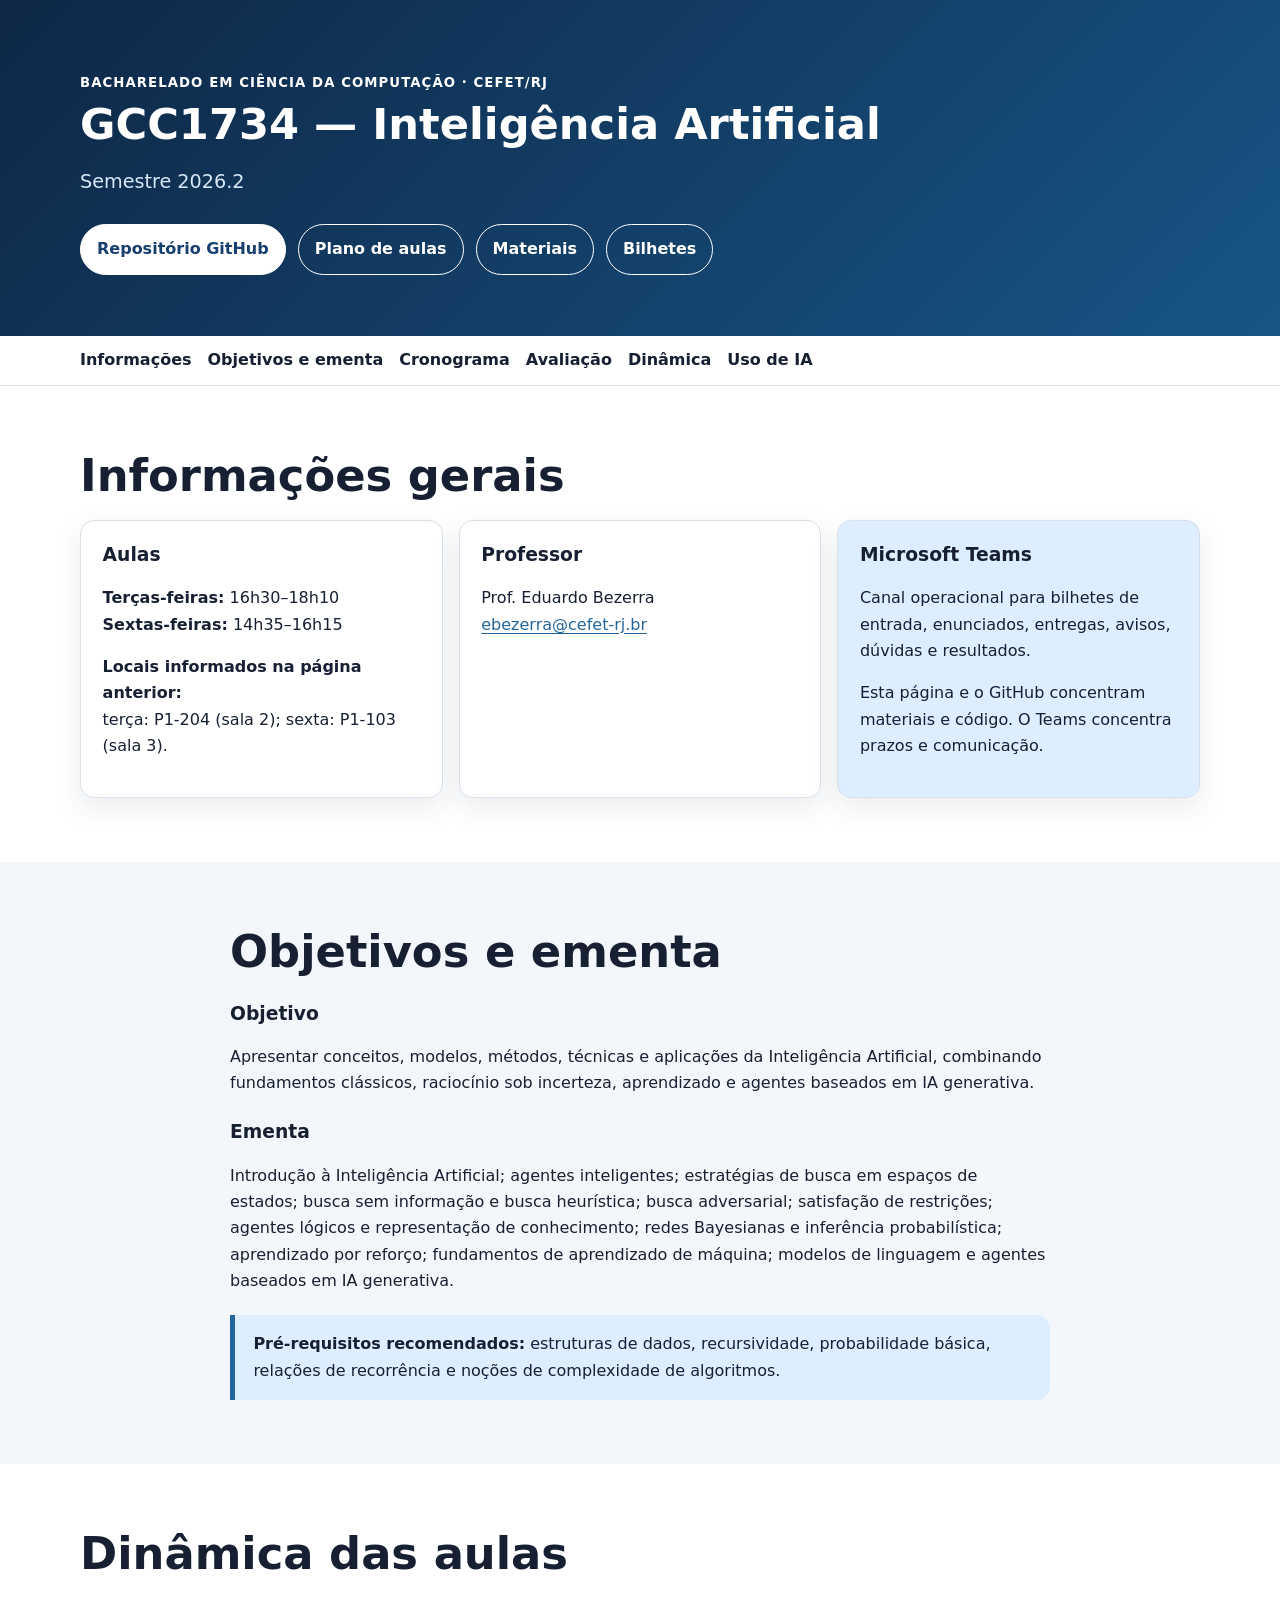
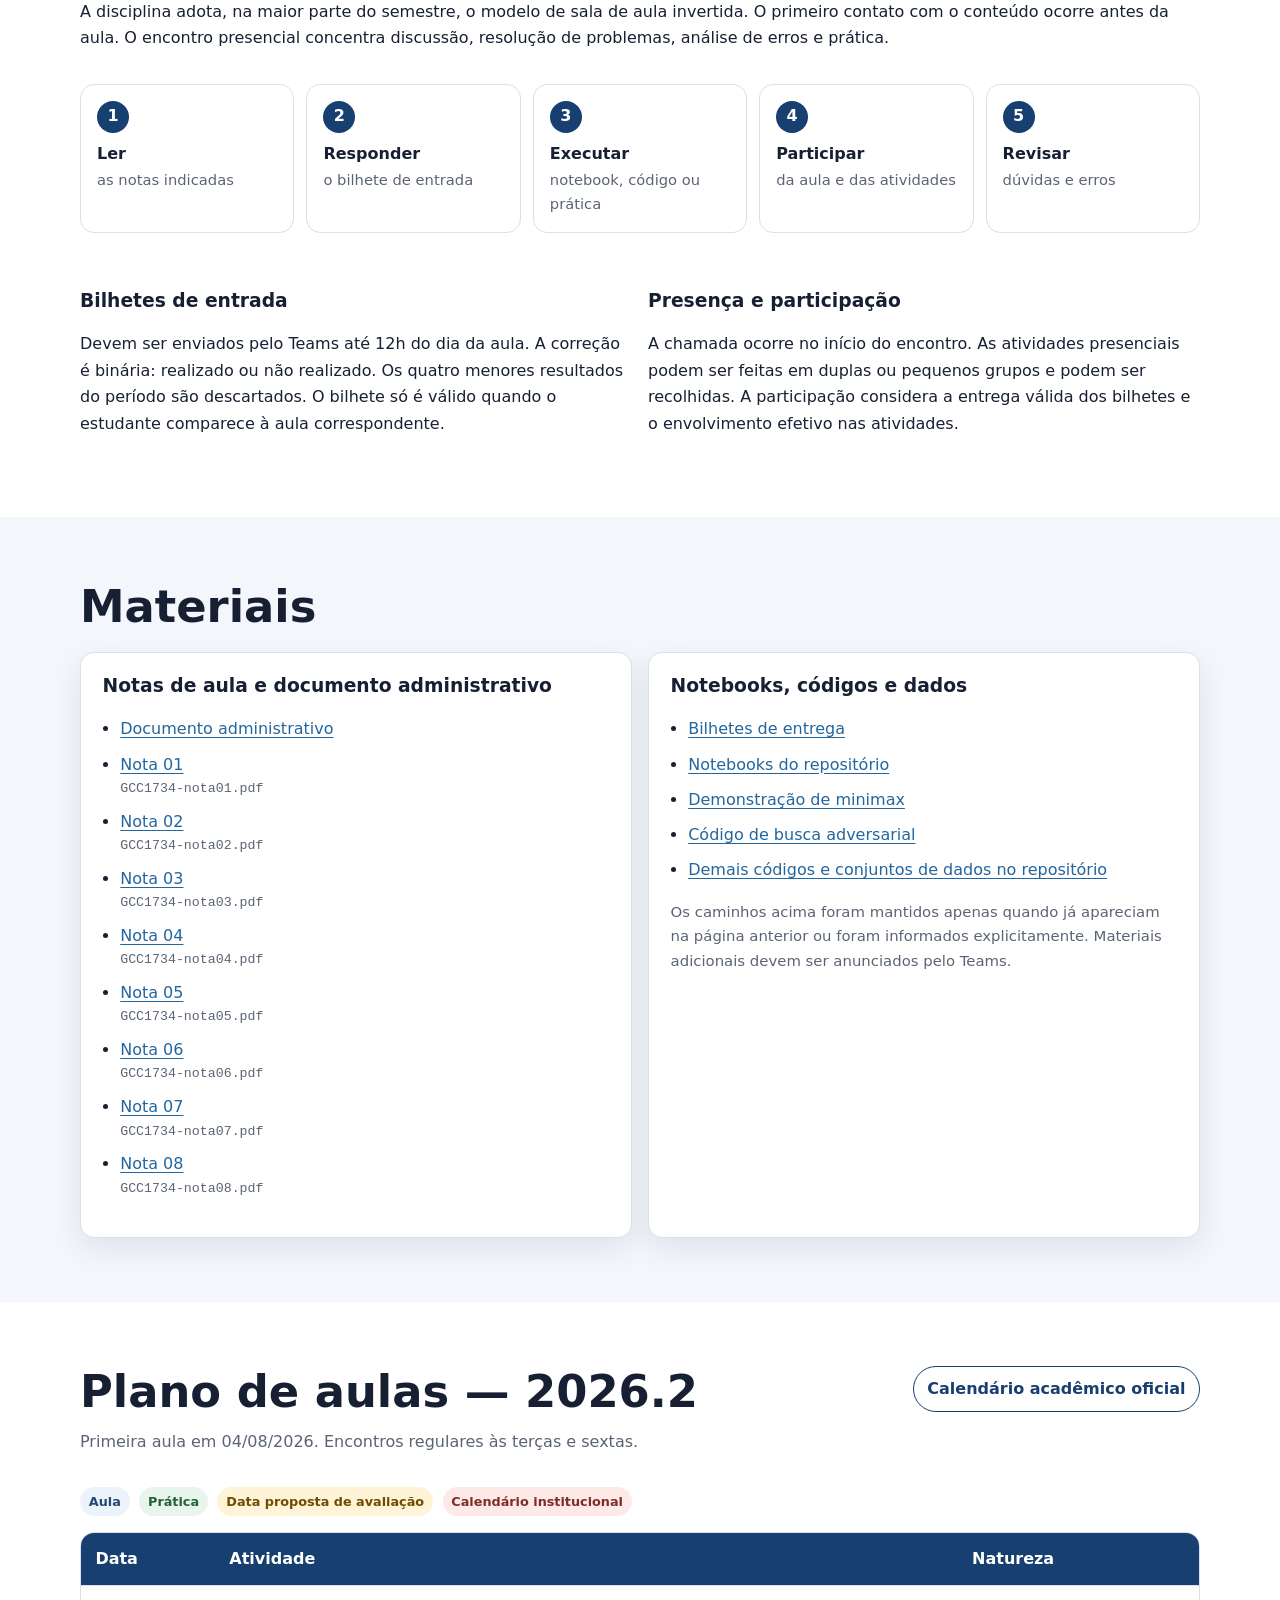
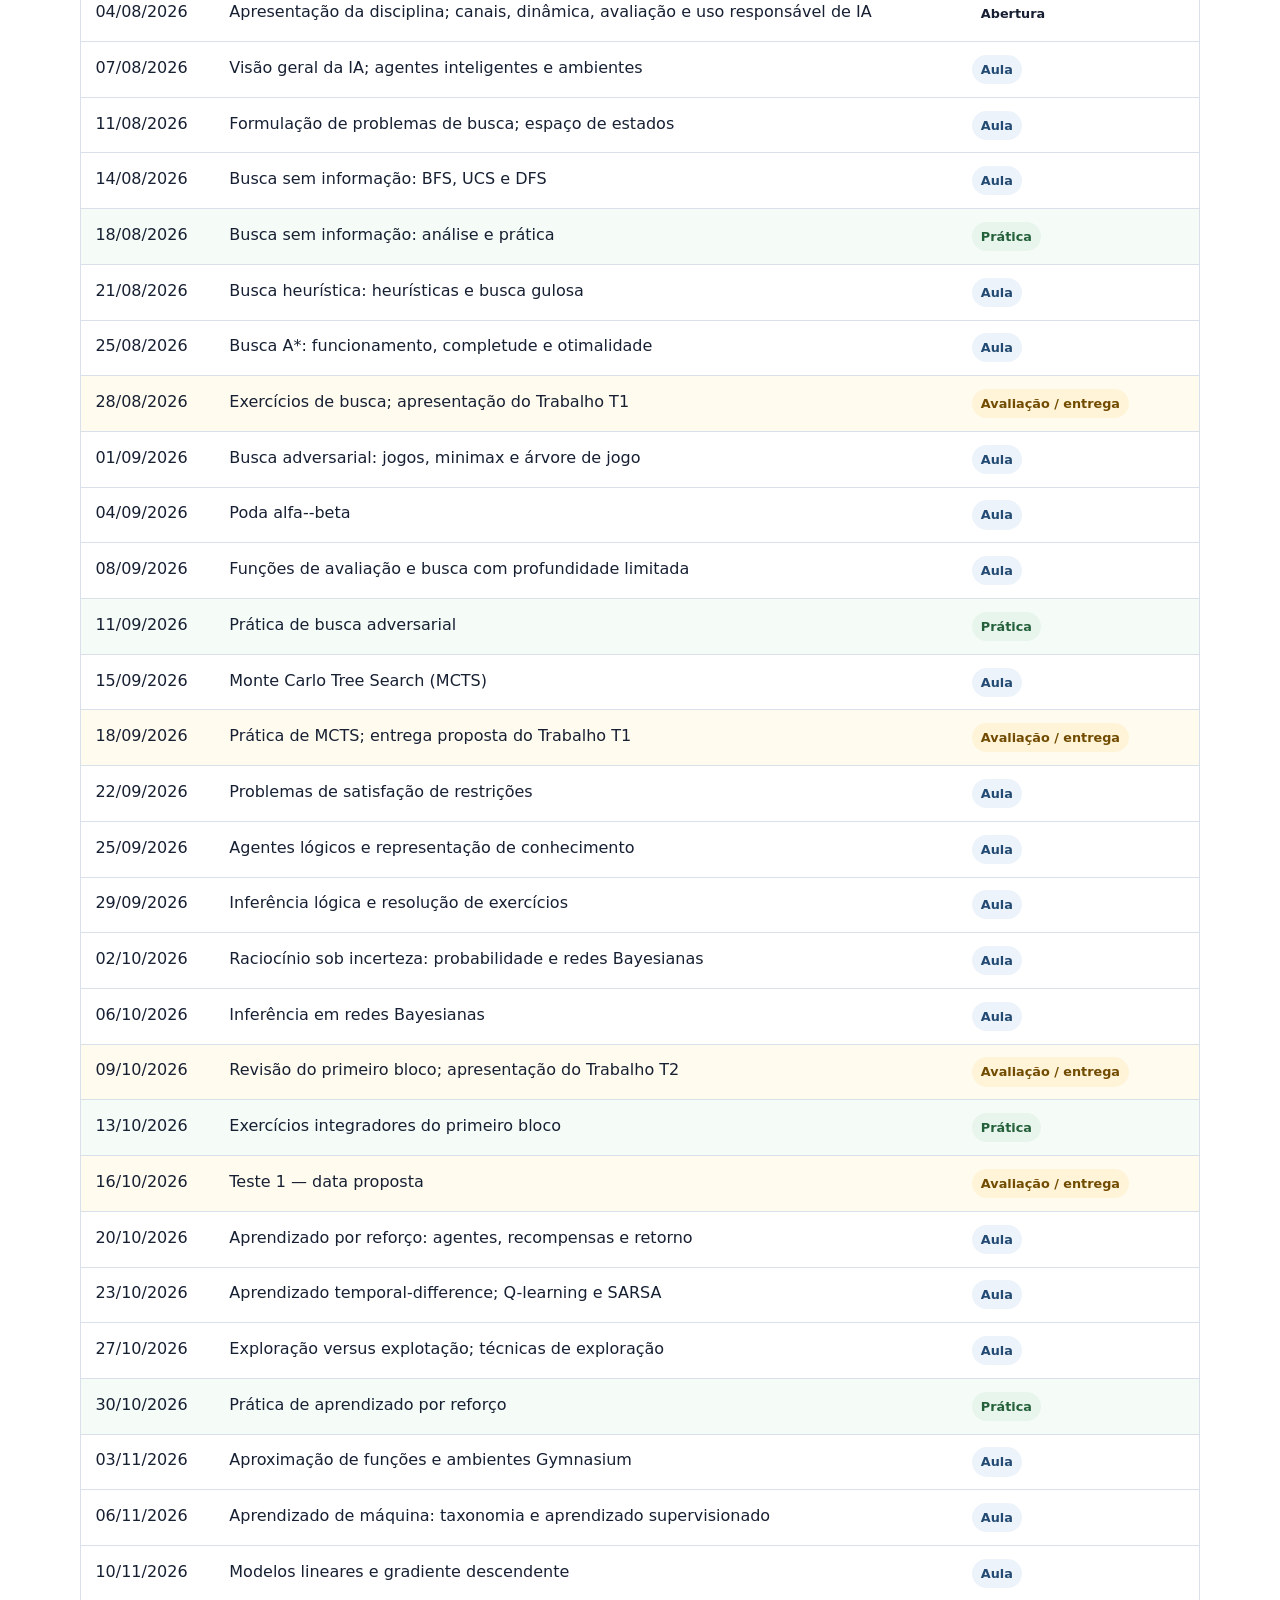
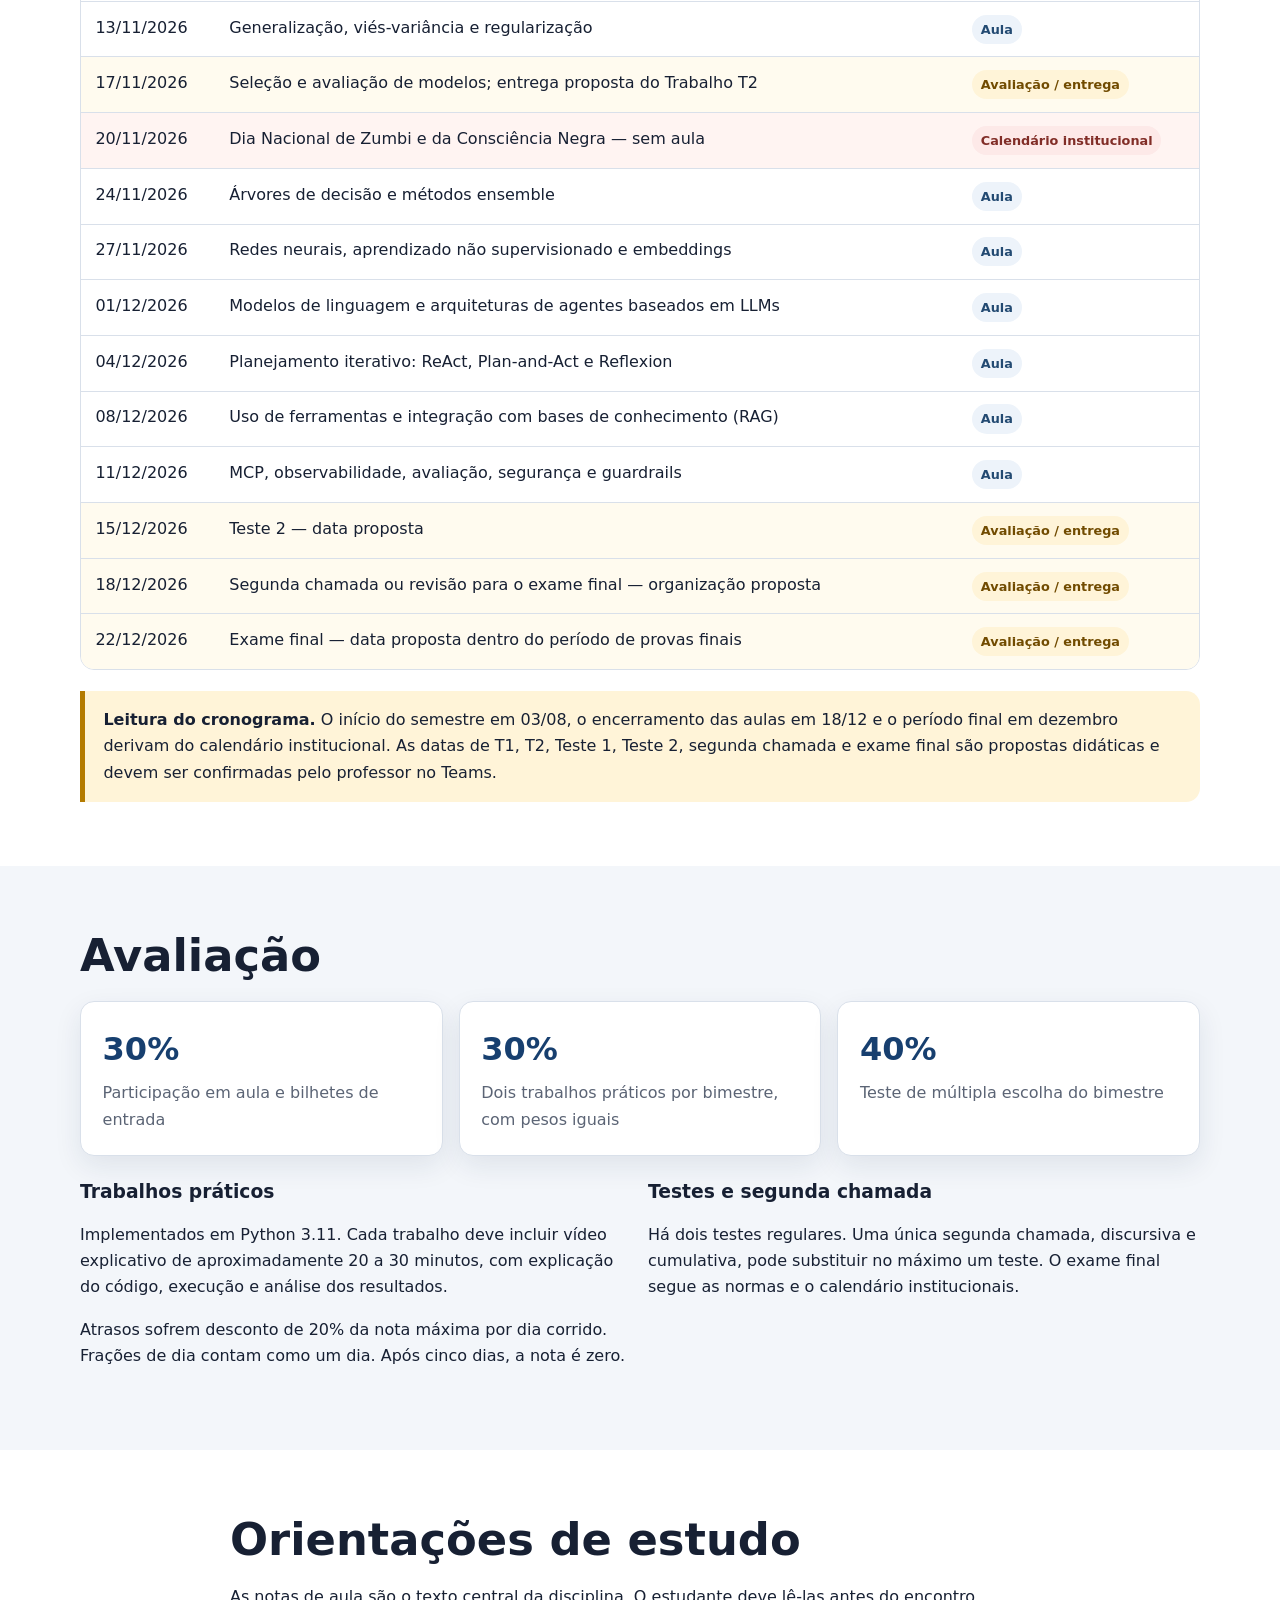
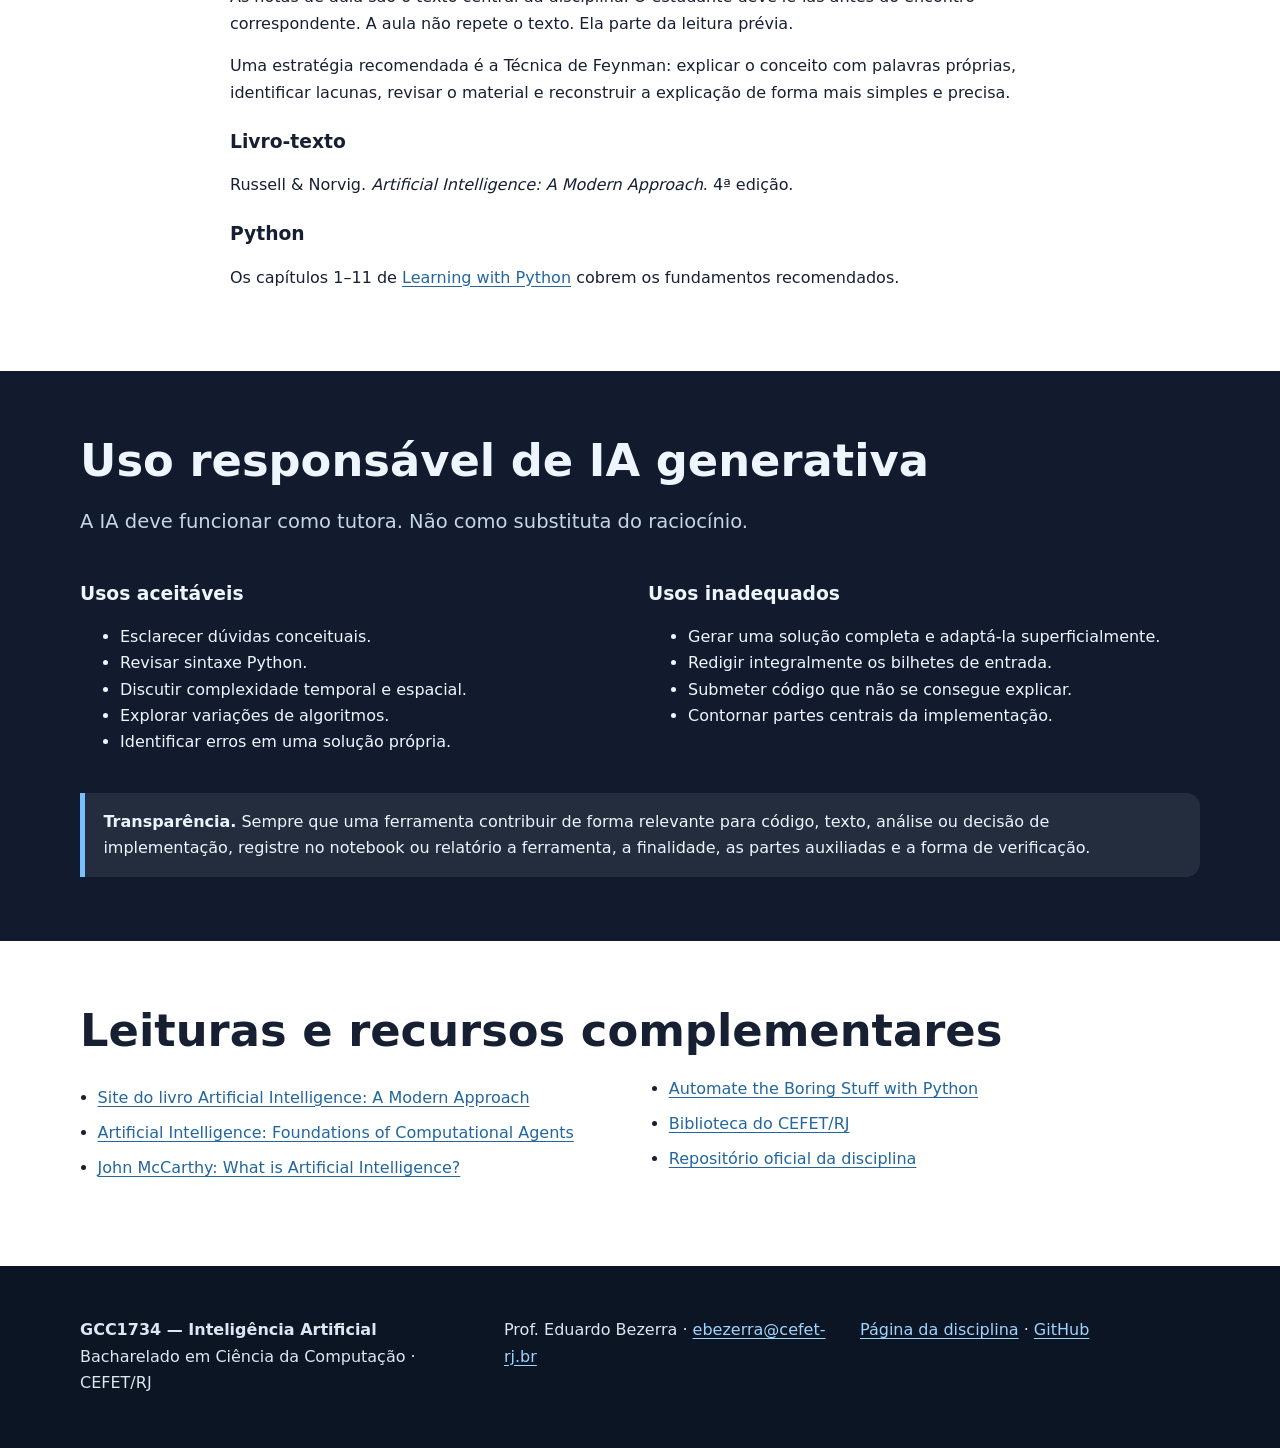
==== docs/index.html @ c51da2bc "Atualiza pagina da disciplina" ====
<!doctype html>
<html lang="pt-BR">
<head>
  <meta charset="utf-8">
  <meta name="viewport" content="width=device-width, initial-scale=1">
  <meta name="description" content="Página oficial da disciplina GCC1734 — Inteligência Artificial, Bacharelado em Ciência da Computação, CEFET/RJ.">
  <title>GCC1734 — Inteligência Artificial | CEFET/RJ</title>
  <link rel="stylesheet" href="styles.css">
</head>
<body>
<a class="skip-link" href="#conteudo">Pular para o conteúdo</a>

<header class="hero">
  <div class="container">
    <p class="eyebrow">Bacharelado em Ciência da Computação · CEFET/RJ</p>
    <h1>GCC1734 — Inteligência Artificial</h1>
    <p class="subtitle">Semestre 2026.2</p>
    <div class="quick-links" aria-label="Links rápidos">
      <a class="button primary" href="https://github.com/AILAB-CEFET-RJ/gcc1734">Repositório GitHub</a>
      <a class="button" href="#plano">Plano de aulas</a>
      <a class="button" href="#materiais">Materiais</a>
      <a class="button" href="https://github.com/AILAB-CEFET-RJ/gcc1734/tree/main/bilhetes">Bilhetes</a>
    </div>
  </div>
</header>

<nav class="site-nav" aria-label="Navegação principal">
  <div class="container nav-inner">
    <a href="#informacoes">Informações</a>
    <a href="#objetivos">Objetivos e ementa</a>
    <a href="#plano">Cronograma</a>
    <a href="#avaliacao">Avaliação</a>
    <a href="#metodologia">Dinâmica</a>
    <a href="#ia">Uso de IA</a>
  </div>
</nav>

<main id="conteudo">
  <section id="informacoes" class="section">
    <div class="container">
      <h2>Informações gerais</h2>
      <div class="cards three">
        <article class="card">
          <h3>Aulas</h3>
          <p><strong>Terças-feiras:</strong> 16h30–18h10<br>
             <strong>Sextas-feiras:</strong> 14h35–16h15</p>
          <p><strong>Locais informados na página anterior:</strong><br>
             terça: P1-204 (sala 2); sexta: P1-103 (sala 3).</p>
        </article>
        <article class="card">
          <h3>Professor</h3>
          <p>Prof. Eduardo Bezerra<br>
          <a href="mailto:ebezerra@cefet-rj.br">ebezerra@cefet-rj.br</a></p>
        </article>
        <article class="card accent">
          <h3>Microsoft Teams</h3>
          <p>Canal operacional para bilhetes de entrada, enunciados, entregas, avisos, dúvidas e resultados.</p>
          <p>Esta página e o GitHub concentram materiais e código. O Teams concentra prazos e comunicação.</p>
        </article>
      </div>
    </div>
  </section>

  <section id="objetivos" class="section alt">
    <div class="container narrow">
      <h2>Objetivos e ementa</h2>
      <h3>Objetivo</h3>
      <p>Apresentar conceitos, modelos, métodos, técnicas e aplicações da Inteligência Artificial, combinando fundamentos clássicos, raciocínio sob incerteza, aprendizado e agentes baseados em IA generativa.</p>
      <h3>Ementa</h3>
      <p>Introdução à Inteligência Artificial; agentes inteligentes; estratégias de busca em espaços de estados; busca sem informação e busca heurística; busca adversarial; satisfação de restrições; agentes lógicos e representação de conhecimento; redes Bayesianas e inferência probabilística; aprendizado por reforço; fundamentos de aprendizado de máquina; modelos de linguagem e agentes baseados em IA generativa.</p>
      <div class="callout">
        <strong>Pré-requisitos recomendados:</strong> estruturas de dados, recursividade, probabilidade básica, relações de recorrência e noções de complexidade de algoritmos.
      </div>
    </div>
  </section>

  <section id="metodologia" class="section">
    <div class="container">
      <h2>Dinâmica das aulas</h2>
      <p>A disciplina adota, na maior parte do semestre, o modelo de sala de aula invertida. O primeiro contato com o conteúdo ocorre antes da aula. O encontro presencial concentra discussão, resolução de problemas, análise de erros e prática.</p>
      <ol class="study-flow" aria-label="Sequência recomendada de estudo">
        <li><strong>Ler</strong><span>as notas indicadas</span></li>
        <li><strong>Responder</strong><span>o bilhete de entrada</span></li>
        <li><strong>Executar</strong><span>notebook, código ou prática</span></li>
        <li><strong>Participar</strong><span>da aula e das atividades</span></li>
        <li><strong>Revisar</strong><span>dúvidas e erros</span></li>
      </ol>
      <div class="grid two">
        <article>
          <h3>Bilhetes de entrada</h3>
          <p>Devem ser enviados pelo Teams até 12h do dia da aula. A correção é binária: realizado ou não realizado. Os quatro menores resultados do período são descartados. O bilhete só é válido quando o estudante comparece à aula correspondente.</p>
        </article>
        <article>
          <h3>Presença e participação</h3>
          <p>A chamada ocorre no início do encontro. As atividades presenciais podem ser feitas em duplas ou pequenos grupos e podem ser recolhidas. A participação considera a entrega válida dos bilhetes e o envolvimento efetivo nas atividades.</p>
        </article>
      </div>
    </div>
  </section>

  <section id="materiais" class="section alt">
    <div class="container">
      <h2>Materiais</h2>
      <div class="grid two">
        <article class="card">
          <h3>Notas de aula e documento administrativo</h3>
          <ul class="resource-list">
            <li><a href="https://github.com/AILAB-CEFET-RJ/gcc1734/blob/main/notas_aula/GCC1734-admin.pdf">Documento administrativo</a></li>
<li><a href="https://github.com/AILAB-CEFET-RJ/gcc1734/blob/main/notas_aula/GCC1734-nota01.pdf">Nota 01</a> <span class="file-name">GCC1734-nota01.pdf</span></li>
<li><a href="https://github.com/AILAB-CEFET-RJ/gcc1734/blob/main/notas_aula/GCC1734-nota02.pdf">Nota 02</a> <span class="file-name">GCC1734-nota02.pdf</span></li>
<li><a href="https://github.com/AILAB-CEFET-RJ/gcc1734/blob/main/notas_aula/GCC1734-nota03.pdf">Nota 03</a> <span class="file-name">GCC1734-nota03.pdf</span></li>
<li><a href="https://github.com/AILAB-CEFET-RJ/gcc1734/blob/main/notas_aula/GCC1734-nota04.pdf">Nota 04</a> <span class="file-name">GCC1734-nota04.pdf</span></li>
<li><a href="https://github.com/AILAB-CEFET-RJ/gcc1734/blob/main/notas_aula/GCC1734-nota05.pdf">Nota 05</a> <span class="file-name">GCC1734-nota05.pdf</span></li>
<li><a href="https://github.com/AILAB-CEFET-RJ/gcc1734/blob/main/notas_aula/GCC1734-nota06.pdf">Nota 06</a> <span class="file-name">GCC1734-nota06.pdf</span></li>
<li><a href="https://github.com/AILAB-CEFET-RJ/gcc1734/blob/main/notas_aula/GCC1734-nota07.pdf">Nota 07</a> <span class="file-name">GCC1734-nota07.pdf</span></li>
<li><a href="https://github.com/AILAB-CEFET-RJ/gcc1734/blob/main/notas_aula/GCC1734-nota08.pdf">Nota 08</a> <span class="file-name">GCC1734-nota08.pdf</span></li>
          </ul>
        </article>
        <article class="card">
          <h3>Notebooks, códigos e dados</h3>
          <ul class="resource-list">
            <li><a href="https://github.com/AILAB-CEFET-RJ/gcc1734/tree/main/bilhetes">Bilhetes de entrega</a></li>
            <li><a href="https://github.com/AILAB-CEFET-RJ/gcc1734/tree/main/notebooks">Notebooks do repositório</a></li>
            <li><a href="https://github.com/AILAB-CEFET-RJ/gcc1734/tree/main/notebooks/minimax">Demonstração de minimax</a></li>
            <li><a href="https://github.com/AILAB-CEFET-RJ/gcc1734/tree/main/src/adversarial">Código de busca adversarial</a></li>
            <li><a href="https://github.com/AILAB-CEFET-RJ/gcc1734">Demais códigos e conjuntos de dados no repositório</a></li>
          </ul>
          <p class="note">Os caminhos acima foram mantidos apenas quando já apareciam na página anterior ou foram informados explicitamente. Materiais adicionais devem ser anunciados pelo Teams.</p>
        </article>
      </div>
    </div>
  </section>

  <section id="plano" class="section">
    <div class="container">
      <div class="section-heading">
        <div>
          <h2>Plano de aulas — 2026.2</h2>
          <p>Primeira aula em 04/08/2026. Encontros regulares às terças e sextas.</p>
        </div>
        <a class="button small" href="https://www.cefet-rj.br/attachments/article/10030/Calendario%202026%201%20Gradua%C3%A7%C3%A3o.pdf">Calendário acadêmico oficial</a>
      </div>

      <div class="legend" aria-label="Legenda do cronograma">
        <span class="legend-item class">Aula</span>
        <span class="legend-item practice">Prática</span>
        <span class="legend-item assessment">Data proposta de avaliação</span>
        <span class="legend-item holiday">Calendário institucional</span>
      </div>

      <div class="table-wrap" role="region" aria-label="Cronograma da disciplina" tabindex="0">
        <table>
          <thead>
            <tr><th>Data</th><th>Atividade</th><th>Natureza</th></tr>
          </thead>
          <tbody>
            <tr class="institutional"><td data-label="Data"><time datetime="2026-08-04">04/08/2026</time></td><td data-label="Atividade">Apresentação da disciplina; canais, dinâmica, avaliação e uso responsável de IA</td><td data-label="Natureza"><span class="tag">Abertura</span></td></tr>
<tr class="class"><td data-label="Data"><time datetime="2026-08-07">07/08/2026</time></td><td data-label="Atividade">Visão geral da IA; agentes inteligentes e ambientes</td><td data-label="Natureza"><span class="tag">Aula</span></td></tr>
<tr class="class"><td data-label="Data"><time datetime="2026-08-11">11/08/2026</time></td><td data-label="Atividade">Formulação de problemas de busca; espaço de estados</td><td data-label="Natureza"><span class="tag">Aula</span></td></tr>
<tr class="class"><td data-label="Data"><time datetime="2026-08-14">14/08/2026</time></td><td data-label="Atividade">Busca sem informação: BFS, UCS e DFS</td><td data-label="Natureza"><span class="tag">Aula</span></td></tr>
<tr class="practice"><td data-label="Data"><time datetime="2026-08-18">18/08/2026</time></td><td data-label="Atividade">Busca sem informação: análise e prática</td><td data-label="Natureza"><span class="tag">Prática</span></td></tr>
<tr class="class"><td data-label="Data"><time datetime="2026-08-21">21/08/2026</time></td><td data-label="Atividade">Busca heurística: heurísticas e busca gulosa</td><td data-label="Natureza"><span class="tag">Aula</span></td></tr>
<tr class="class"><td data-label="Data"><time datetime="2026-08-25">25/08/2026</time></td><td data-label="Atividade">Busca A*: funcionamento, completude e otimalidade</td><td data-label="Natureza"><span class="tag">Aula</span></td></tr>
<tr class="assessment"><td data-label="Data"><time datetime="2026-08-28">28/08/2026</time></td><td data-label="Atividade">Exercícios de busca; apresentação do Trabalho T1</td><td data-label="Natureza"><span class="tag">Avaliação / entrega</span></td></tr>
<tr class="class"><td data-label="Data"><time datetime="2026-09-01">01/09/2026</time></td><td data-label="Atividade">Busca adversarial: jogos, minimax e árvore de jogo</td><td data-label="Natureza"><span class="tag">Aula</span></td></tr>
<tr class="class"><td data-label="Data"><time datetime="2026-09-04">04/09/2026</time></td><td data-label="Atividade">Poda alfa--beta</td><td data-label="Natureza"><span class="tag">Aula</span></td></tr>
<tr class="class"><td data-label="Data"><time datetime="2026-09-08">08/09/2026</time></td><td data-label="Atividade">Funções de avaliação e busca com profundidade limitada</td><td data-label="Natureza"><span class="tag">Aula</span></td></tr>
<tr class="practice"><td data-label="Data"><time datetime="2026-09-11">11/09/2026</time></td><td data-label="Atividade">Prática de busca adversarial</td><td data-label="Natureza"><span class="tag">Prática</span></td></tr>
<tr class="class"><td data-label="Data"><time datetime="2026-09-15">15/09/2026</time></td><td data-label="Atividade">Monte Carlo Tree Search (MCTS)</td><td data-label="Natureza"><span class="tag">Aula</span></td></tr>
<tr class="assessment"><td data-label="Data"><time datetime="2026-09-18">18/09/2026</time></td><td data-label="Atividade">Prática de MCTS; entrega proposta do Trabalho T1</td><td data-label="Natureza"><span class="tag">Avaliação / entrega</span></td></tr>
<tr class="class"><td data-label="Data"><time datetime="2026-09-22">22/09/2026</time></td><td data-label="Atividade">Problemas de satisfação de restrições</td><td data-label="Natureza"><span class="tag">Aula</span></td></tr>
<tr class="class"><td data-label="Data"><time datetime="2026-09-25">25/09/2026</time></td><td data-label="Atividade">Agentes lógicos e representação de conhecimento</td><td data-label="Natureza"><span class="tag">Aula</span></td></tr>
<tr class="class"><td data-label="Data"><time datetime="2026-09-29">29/09/2026</time></td><td data-label="Atividade">Inferência lógica e resolução de exercícios</td><td data-label="Natureza"><span class="tag">Aula</span></td></tr>
<tr class="class"><td data-label="Data"><time datetime="2026-10-02">02/10/2026</time></td><td data-label="Atividade">Raciocínio sob incerteza: probabilidade e redes Bayesianas</td><td data-label="Natureza"><span class="tag">Aula</span></td></tr>
<tr class="class"><td data-label="Data"><time datetime="2026-10-06">06/10/2026</time></td><td data-label="Atividade">Inferência em redes Bayesianas</td><td data-label="Natureza"><span class="tag">Aula</span></td></tr>
<tr class="assessment"><td data-label="Data"><time datetime="2026-10-09">09/10/2026</time></td><td data-label="Atividade">Revisão do primeiro bloco; apresentação do Trabalho T2</td><td data-label="Natureza"><span class="tag">Avaliação / entrega</span></td></tr>
<tr class="practice"><td data-label="Data"><time datetime="2026-10-13">13/10/2026</time></td><td data-label="Atividade">Exercícios integradores do primeiro bloco</td><td data-label="Natureza"><span class="tag">Prática</span></td></tr>
<tr class="assessment"><td data-label="Data"><time datetime="2026-10-16">16/10/2026</time></td><td data-label="Atividade">Teste 1 — data proposta</td><td data-label="Natureza"><span class="tag">Avaliação / entrega</span></td></tr>
<tr class="class"><td data-label="Data"><time datetime="2026-10-20">20/10/2026</time></td><td data-label="Atividade">Aprendizado por reforço: agentes, recompensas e retorno</td><td data-label="Natureza"><span class="tag">Aula</span></td></tr>
<tr class="class"><td data-label="Data"><time datetime="2026-10-23">23/10/2026</time></td><td data-label="Atividade">Aprendizado temporal-difference; Q-learning e SARSA</td><td data-label="Natureza"><span class="tag">Aula</span></td></tr>
<tr class="class"><td data-label="Data"><time datetime="2026-10-27">27/10/2026</time></td><td data-label="Atividade">Exploração versus explotação; técnicas de exploração</td><td data-label="Natureza"><span class="tag">Aula</span></td></tr>
<tr class="practice"><td data-label="Data"><time datetime="2026-10-30">30/10/2026</time></td><td data-label="Atividade">Prática de aprendizado por reforço</td><td data-label="Natureza"><span class="tag">Prática</span></td></tr>
<tr class="class"><td data-label="Data"><time datetime="2026-11-03">03/11/2026</time></td><td data-label="Atividade">Aproximação de funções e ambientes Gymnasium</td><td data-label="Natureza"><span class="tag">Aula</span></td></tr>
<tr class="class"><td data-label="Data"><time datetime="2026-11-06">06/11/2026</time></td><td data-label="Atividade">Aprendizado de máquina: taxonomia e aprendizado supervisionado</td><td data-label="Natureza"><span class="tag">Aula</span></td></tr>
<tr class="class"><td data-label="Data"><time datetime="2026-11-10">10/11/2026</time></td><td data-label="Atividade">Modelos lineares e gradiente descendente</td><td data-label="Natureza"><span class="tag">Aula</span></td></tr>
<tr class="class"><td data-label="Data"><time datetime="2026-11-13">13/11/2026</time></td><td data-label="Atividade">Generalização, viés-variância e regularização</td><td data-label="Natureza"><span class="tag">Aula</span></td></tr>
<tr class="assessment"><td data-label="Data"><time datetime="2026-11-17">17/11/2026</time></td><td data-label="Atividade">Seleção e avaliação de modelos; entrega proposta do Trabalho T2</td><td data-label="Natureza"><span class="tag">Avaliação / entrega</span></td></tr>
<tr class="holiday"><td data-label="Data"><time datetime="2026-11-20">20/11/2026</time></td><td data-label="Atividade">Dia Nacional de Zumbi e da Consciência Negra — sem aula</td><td data-label="Natureza"><span class="tag">Calendário institucional</span></td></tr>
<tr class="class"><td data-label="Data"><time datetime="2026-11-24">24/11/2026</time></td><td data-label="Atividade">Árvores de decisão e métodos ensemble</td><td data-label="Natureza"><span class="tag">Aula</span></td></tr>
<tr class="class"><td data-label="Data"><time datetime="2026-11-27">27/11/2026</time></td><td data-label="Atividade">Redes neurais, aprendizado não supervisionado e embeddings</td><td data-label="Natureza"><span class="tag">Aula</span></td></tr>
<tr class="class"><td data-label="Data"><time datetime="2026-12-01">01/12/2026</time></td><td data-label="Atividade">Modelos de linguagem e arquiteturas de agentes baseados em LLMs</td><td data-label="Natureza"><span class="tag">Aula</span></td></tr>
<tr class="class"><td data-label="Data"><time datetime="2026-12-04">04/12/2026</time></td><td data-label="Atividade">Planejamento iterativo: ReAct, Plan-and-Act e Reflexion</td><td data-label="Natureza"><span class="tag">Aula</span></td></tr>
<tr class="class"><td data-label="Data"><time datetime="2026-12-08">08/12/2026</time></td><td data-label="Atividade">Uso de ferramentas e integração com bases de conhecimento (RAG)</td><td data-label="Natureza"><span class="tag">Aula</span></td></tr>
<tr class="class"><td data-label="Data"><time datetime="2026-12-11">11/12/2026</time></td><td data-label="Atividade">MCP, observabilidade, avaliação, segurança e guardrails</td><td data-label="Natureza"><span class="tag">Aula</span></td></tr>
<tr class="assessment"><td data-label="Data"><time datetime="2026-12-15">15/12/2026</time></td><td data-label="Atividade">Teste 2 — data proposta</td><td data-label="Natureza"><span class="tag">Avaliação / entrega</span></td></tr>
<tr class="assessment"><td data-label="Data"><time datetime="2026-12-18">18/12/2026</time></td><td data-label="Atividade">Segunda chamada ou revisão para o exame final — organização proposta</td><td data-label="Natureza"><span class="tag">Avaliação / entrega</span></td></tr>
<tr class="assessment"><td data-label="Data"><time datetime="2026-12-22">22/12/2026</time></td><td data-label="Atividade">Exame final — data proposta dentro do período de provas finais</td><td data-label="Natureza"><span class="tag">Avaliação / entrega</span></td></tr>
          </tbody>
        </table>
      </div>

      <div class="callout warning">
        <strong>Leitura do cronograma.</strong> O início do semestre em 03/08, o encerramento das aulas em 18/12 e o período final em dezembro derivam do calendário institucional. As datas de T1, T2, Teste 1, Teste 2, segunda chamada e exame final são propostas didáticas e devem ser confirmadas pelo professor no Teams.
      </div>
    </div>
  </section>

  <section id="avaliacao" class="section alt">
    <div class="container">
      <h2>Avaliação</h2>
      <div class="cards three">
        <article class="card metric"><strong>30%</strong><span>Participação em aula e bilhetes de entrada</span></article>
        <article class="card metric"><strong>30%</strong><span>Dois trabalhos práticos por bimestre, com pesos iguais</span></article>
        <article class="card metric"><strong>40%</strong><span>Teste de múltipla escolha do bimestre</span></article>
      </div>
      <div class="grid two">
        <article>
          <h3>Trabalhos práticos</h3>
          <p>Implementados em Python 3.11. Cada trabalho deve incluir vídeo explicativo de aproximadamente 20 a 30 minutos, com explicação do código, execução e análise dos resultados.</p>
          <p>Atrasos sofrem desconto de 20% da nota máxima por dia corrido. Frações de dia contam como um dia. Após cinco dias, a nota é zero.</p>
        </article>
        <article>
          <h3>Testes e segunda chamada</h3>
          <p>Há dois testes regulares. Uma única segunda chamada, discursiva e cumulativa, pode substituir no máximo um teste. O exame final segue as normas e o calendário institucionais.</p>
        </article>
      </div>
    </div>
  </section>

  <section id="estudo" class="section">
    <div class="container narrow">
      <h2>Orientações de estudo</h2>
      <p>As notas de aula são o texto central da disciplina. O estudante deve lê-las antes do encontro correspondente. A aula não repete o texto. Ela parte da leitura prévia.</p>
      <p>Uma estratégia recomendada é a Técnica de Feynman: explicar o conceito com palavras próprias, identificar lacunas, revisar o material e reconstruir a explicação de forma mais simples e precisa.</p>
      <h3>Livro-texto</h3>
      <p>Russell &amp; Norvig. <cite>Artificial Intelligence: A Modern Approach</cite>. 4ª edição.</p>
      <h3>Python</h3>
      <p>Os capítulos 1–11 de <a href="https://greenteapress.com/wp/learning-with-python/">Learning with Python</a> cobrem os fundamentos recomendados.</p>
    </div>
  </section>

  <section id="ia" class="section dark">
    <div class="container">
      <h2>Uso responsável de IA generativa</h2>
      <p class="lead">A IA deve funcionar como tutora. Não como substituta do raciocínio.</p>
      <div class="grid two">
        <article>
          <h3>Usos aceitáveis</h3>
          <ul>
            <li>Esclarecer dúvidas conceituais.</li>
            <li>Revisar sintaxe Python.</li>
            <li>Discutir complexidade temporal e espacial.</li>
            <li>Explorar variações de algoritmos.</li>
            <li>Identificar erros em uma solução própria.</li>
          </ul>
        </article>
        <article>
          <h3>Usos inadequados</h3>
          <ul>
            <li>Gerar uma solução completa e adaptá-la superficialmente.</li>
            <li>Redigir integralmente os bilhetes de entrada.</li>
            <li>Submeter código que não se consegue explicar.</li>
            <li>Contornar partes centrais da implementação.</li>
          </ul>
        </article>
      </div>
      <div class="callout inverse">
        <strong>Transparência.</strong> Sempre que uma ferramenta contribuir de forma relevante para código, texto, análise ou decisão de implementação, registre no notebook ou relatório a ferramenta, a finalidade, as partes auxiliadas e a forma de verificação.
      </div>
    </div>
  </section>

  <section id="recursos" class="section">
    <div class="container">
      <h2>Leituras e recursos complementares</h2>
      <ul class="resource-list columns">
        <li><a href="https://aima.cs.berkeley.edu/">Site do livro Artificial Intelligence: A Modern Approach</a></li>
        <li><a href="https://artint.info/">Artificial Intelligence: Foundations of Computational Agents</a></li>
        <li><a href="https://www-formal.stanford.edu/jmc/whatisai/whatisai.html">John McCarthy: What is Artificial Intelligence?</a></li>
        <li><a href="https://automatetheboringstuff.com/">Automate the Boring Stuff with Python</a></li>
        <li><a href="https://biblioteca.cefet-rj.br/">Biblioteca do CEFET/RJ</a></li>
        <li><a href="https://github.com/AILAB-CEFET-RJ/gcc1734">Repositório oficial da disciplina</a></li>
      </ul>
    </div>
  </section>
</main>

<footer>
  <div class="container footer-inner">
    <p><strong>GCC1734 — Inteligência Artificial</strong><br>Bacharelado em Ciência da Computação · CEFET/RJ</p>
    <p>Prof. Eduardo Bezerra · <a href="mailto:ebezerra@cefet-rj.br">ebezerra@cefet-rj.br</a></p>
    <p><a href="https://ailab-cefet-rj.github.io/gcc1734/">Página da disciplina</a> · <a href="https://github.com/AILAB-CEFET-RJ/gcc1734">GitHub</a></p>
  </div>
</footer>
</body>
</html>
---- docs/styles.css ----
/* GCC1734 — estilo próprio, sem frameworks */
:root {
  --ink: #172033;
  --muted: #5b6475;
  --paper: #ffffff;
  --surface: #f3f6fa;
  --line: #d9e0ea;
  --brand: #173f6f;
  --brand-2: #23669e;
  --accent: #dceeff;
  --success: #e8f5ed;
  --warning: #fff4d8;
  --danger: #fde9e8;
  --dark: #111b2d;
  --radius: 14px;
  --shadow: 0 10px 28px rgba(19, 44, 76, .09);
}

* { box-sizing: border-box; }
html { scroll-behavior: smooth; }
body {
  margin: 0;
  color: var(--ink);
  background: var(--paper);
  font-family: Inter, ui-sans-serif, system-ui, -apple-system, BlinkMacSystemFont, "Segoe UI", sans-serif;
  line-height: 1.65;
}
a { color: var(--brand-2); text-underline-offset: .18em; }
a:hover { text-decoration-thickness: 2px; }
img { max-width: 100%; }
.container { width: min(1120px, calc(100% - 2rem)); margin-inline: auto; }
.narrow { max-width: 820px; }
.skip-link {
  position: absolute; left: -9999px; top: 0;
  padding: .75rem 1rem; background: #fff; color: #000; z-index: 99;
}
.skip-link:focus { left: .5rem; top: .5rem; }

.hero {
  color: #fff;
  background: linear-gradient(135deg, #0e2746, #175586);
  padding: 4.5rem 0 3.8rem;
}
.eyebrow { margin: 0 0 .5rem; text-transform: uppercase; letter-spacing: .08em; font-weight: 700; font-size: .83rem; }
h1 { margin: 0; max-width: 900px; font-size: clamp(1.32rem, 3.6vw, 2.7rem); line-height: 1.05; }
.subtitle { font-size: 1.2rem; color: #d8e8f7; }
.quick-links { display: flex; flex-wrap: wrap; gap: .75rem; margin-top: 1.6rem; }
.button {
  display: inline-flex; align-items: center; justify-content: center;
  padding: .72rem 1rem; border: 1px solid currentColor; border-radius: 999px;
  color: inherit; text-decoration: none; font-weight: 700;
}
.button.primary { color: var(--brand); background: #fff; border-color: #fff; }
.button.small { color: var(--brand); padding: .55rem .85rem; }
.button:hover { transform: translateY(-1px); }

.site-nav {
  position: sticky; top: 0; z-index: 20;
  background: rgba(255,255,255,.96); border-bottom: 1px solid var(--line);
  backdrop-filter: blur(10px);
}
.nav-inner { display: flex; gap: 1rem; overflow-x: auto; padding-block: .7rem; }
.nav-inner a { color: var(--ink); font-weight: 700; text-decoration: none; white-space: nowrap; }

.section { padding: 4rem 0; scroll-margin-top: 4rem; }
.section.alt { background: var(--surface); }
.section.dark { color: #eef5ff; background: var(--dark); }
.section.dark a { color: #9fd4ff; }
h2 { margin: 0 0 1.2rem; font-size: clamp(1.8rem, 4vw, 2.8rem); line-height: 1.15; }
h3 { margin-top: 1.5rem; line-height: 1.25; }
.lead { font-size: 1.22rem; color: #c6d5e8; }
.section-heading { display: flex; gap: 1rem; justify-content: space-between; align-items: flex-start; }
.section-heading p { margin-top: -.5rem; color: var(--muted); }

.cards, .grid { display: grid; gap: 1rem; }
.cards.three { grid-template-columns: repeat(3, 1fr); }
.grid.two { grid-template-columns: repeat(2, 1fr); }
.card {
  padding: 1.35rem; background: #fff; border: 1px solid var(--line);
  border-radius: var(--radius); box-shadow: var(--shadow);
}
.card.accent { background: var(--accent); }
.card h3 { margin-top: 0; }
.note { color: var(--muted); font-size: .93rem; }
.metric { display: flex; flex-direction: column; gap: .25rem; }
.metric strong { font-size: 2rem; color: var(--brand); }
.metric span { color: var(--muted); }

.study-flow {
  display: grid; grid-template-columns: repeat(5, 1fr); gap: .75rem;
  padding: 0; margin: 2rem 0; list-style: none; counter-reset: step;
}
.study-flow li {
  position: relative; padding: 1rem; min-height: 120px;
  border: 1px solid var(--line); border-radius: var(--radius); background: #fff;
}
.study-flow li::before {
  counter-increment: step; content: counter(step);
  display: grid; place-items: center; width: 2rem; height: 2rem;
  border-radius: 50%; background: var(--brand); color: #fff; font-weight: 800;
}
.study-flow strong, .study-flow span { display: block; }
.study-flow strong { margin-top: .55rem; }
.study-flow span { color: var(--muted); font-size: .92rem; }

.callout {
  margin-top: 1.3rem; padding: 1rem 1.15rem;
  border-left: 5px solid var(--brand-2); background: var(--accent);
  border-radius: 0 var(--radius) var(--radius) 0;
}
.callout.warning { background: var(--warning); border-color: #b47b00; }
.callout.inverse { color: #eaf4ff; background: rgba(255,255,255,.08); border-color: #78bfff; }

.resource-list { padding-left: 1.1rem; }
.resource-list li { margin: .55rem 0; }
.file-name { display: block; color: var(--muted); font-size: .83rem; font-family: ui-monospace, monospace; }
.resource-list.columns { columns: 2; column-gap: 2.5rem; }

.legend { display: flex; flex-wrap: wrap; gap: .6rem; margin: 1rem 0; }
.legend-item, .tag {
  display: inline-block; padding: .25rem .55rem; border-radius: 999px;
  font-size: .8rem; font-weight: 800;
}
.legend-item.class, tr.class .tag { background: #edf3fa; color: #234a72; }
.legend-item.practice, tr.practice .tag { background: var(--success); color: #24603a; }
.legend-item.assessment, tr.assessment .tag { background: var(--warning); color: #714b00; }
.legend-item.holiday, tr.holiday .tag { background: var(--danger); color: #812d27; }

.table-wrap {
  overflow-x: auto; border: 1px solid var(--line); border-radius: var(--radius); background: #fff;
}
table { width: 100%; border-collapse: collapse; min-width: 720px; }
th, td { padding: .8rem .9rem; border-bottom: 1px solid var(--line); text-align: left; vertical-align: top; }
th { color: #fff; background: var(--brand); }
tbody tr:last-child td { border-bottom: 0; }
tr.assessment { background: #fffbef; }
tr.holiday { background: #fff4f2; }
tr.practice { background: #f5fbf7; }

footer { color: #dce7f2; background: #0c1524; padding: 2.2rem 0; }
footer a { color: #9fd4ff; }
.footer-inner { display: grid; grid-template-columns: 1.2fr 1fr 1fr; gap: 1rem; }

@media (max-width: 820px) {
  .cards.three, .grid.two, .footer-inner { grid-template-columns: 1fr; }
  .study-flow { grid-template-columns: 1fr 1fr; }
  .section-heading { display: block; }
  .resource-list.columns { columns: 1; }
}
@media (max-width: 520px) {
  .hero { padding: 3.2rem 0 2.8rem; }
  .section { padding: 3rem 0; }
  .study-flow { grid-template-columns: 1fr; }
  .quick-links .button { width: 100%; }
  .nav-inner { gap: .8rem; }
  table { min-width: 0; }
  thead { display: none; }
  tbody, tr, td { display: block; width: 100%; }
  tr { padding: .7rem 0; border-bottom: 1px solid var(--line); }
  td { border: 0; padding: .35rem .8rem; }
  td::before { content: attr(data-label) ": "; font-weight: 800; }
}

@media print {
  :root { --ink: #000; --paper: #fff; --surface: #fff; }
  body { font-size: 10.5pt; }
  .hero { color: #000; background: #fff; padding: 1rem 0; border-bottom: 2px solid #000; }
  .subtitle, .eyebrow { color: #000; }
  .site-nav, .quick-links, .button, .skip-link { display: none !important; }
  .section { padding: 1.2rem 0; }
  .section.alt, .section.dark { color: #000; background: #fff; }
  .card { box-shadow: none; break-inside: avoid; }
  .table-wrap { overflow: visible; }
  table { min-width: 0; font-size: 8.5pt; }
  tr { break-inside: avoid; }
  a { color: #000; text-decoration: none; }
  footer { color: #000; background: #fff; border-top: 1px solid #000; }
}
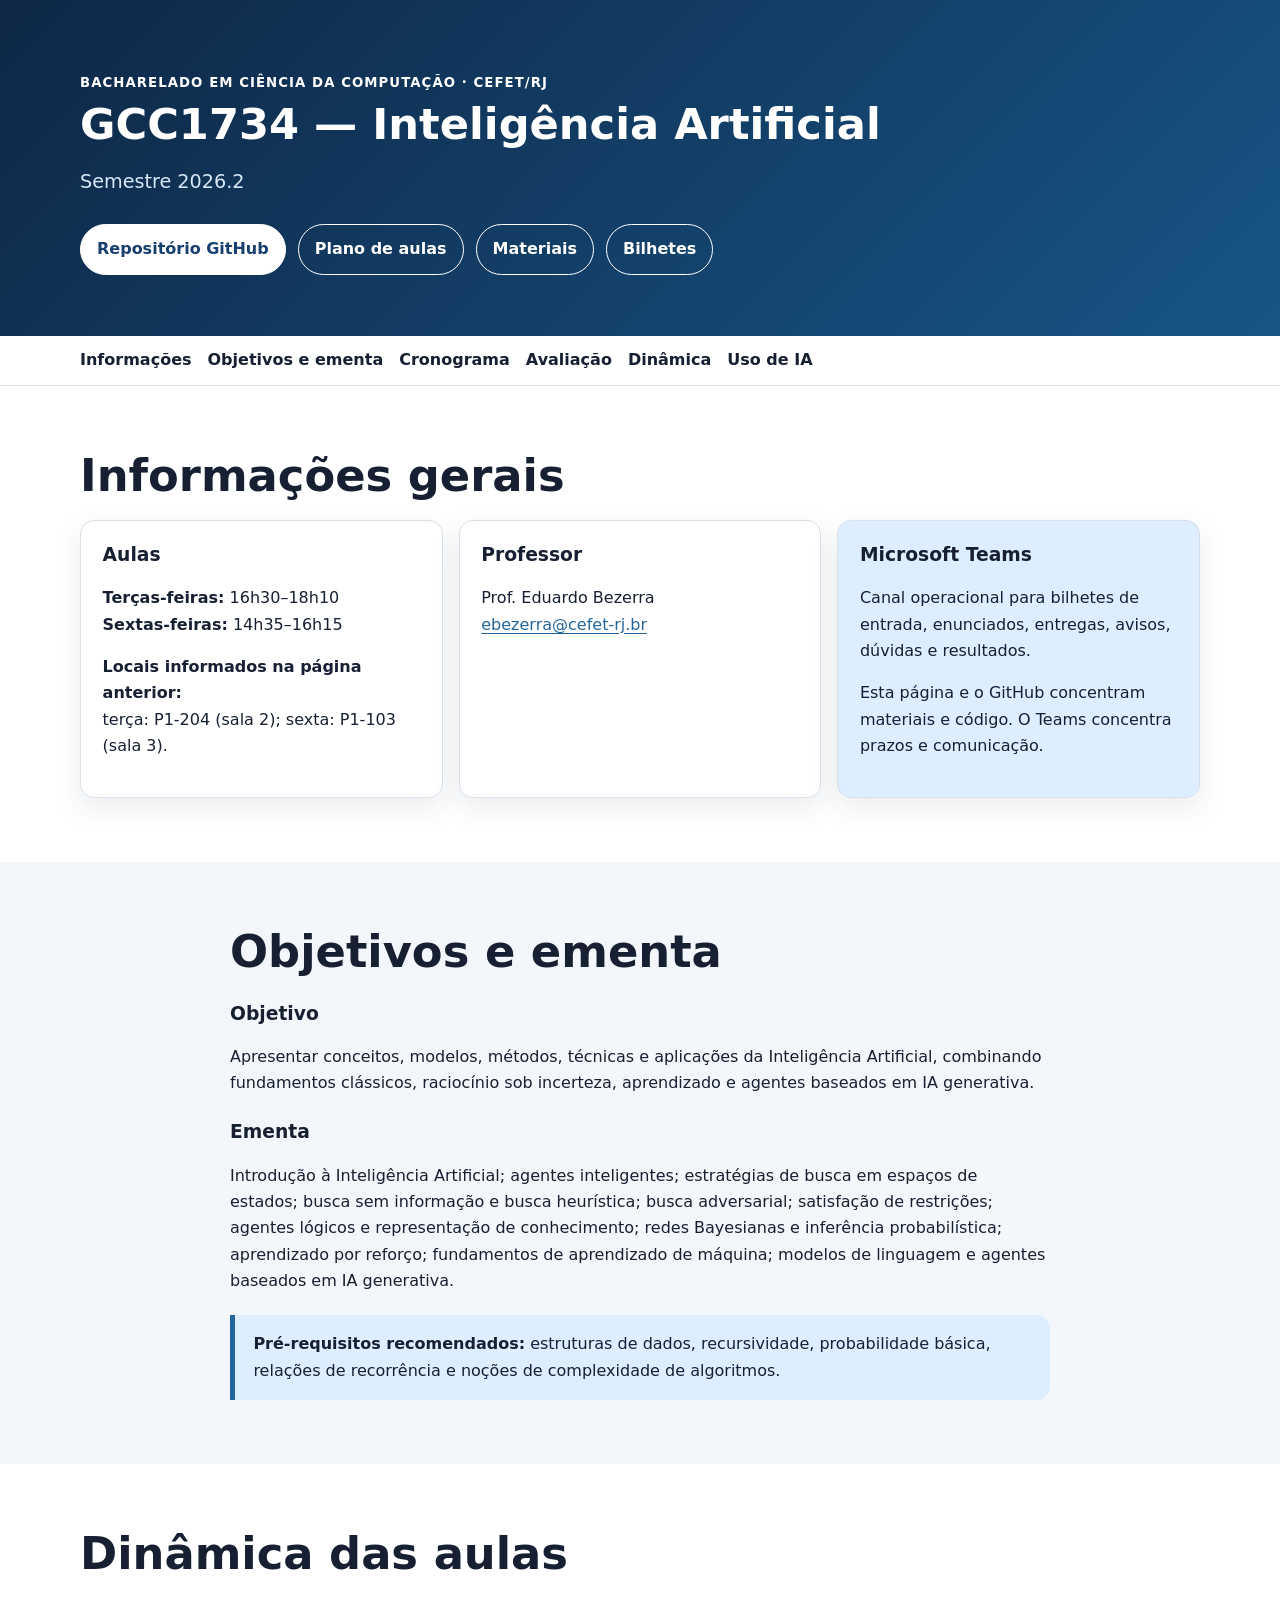
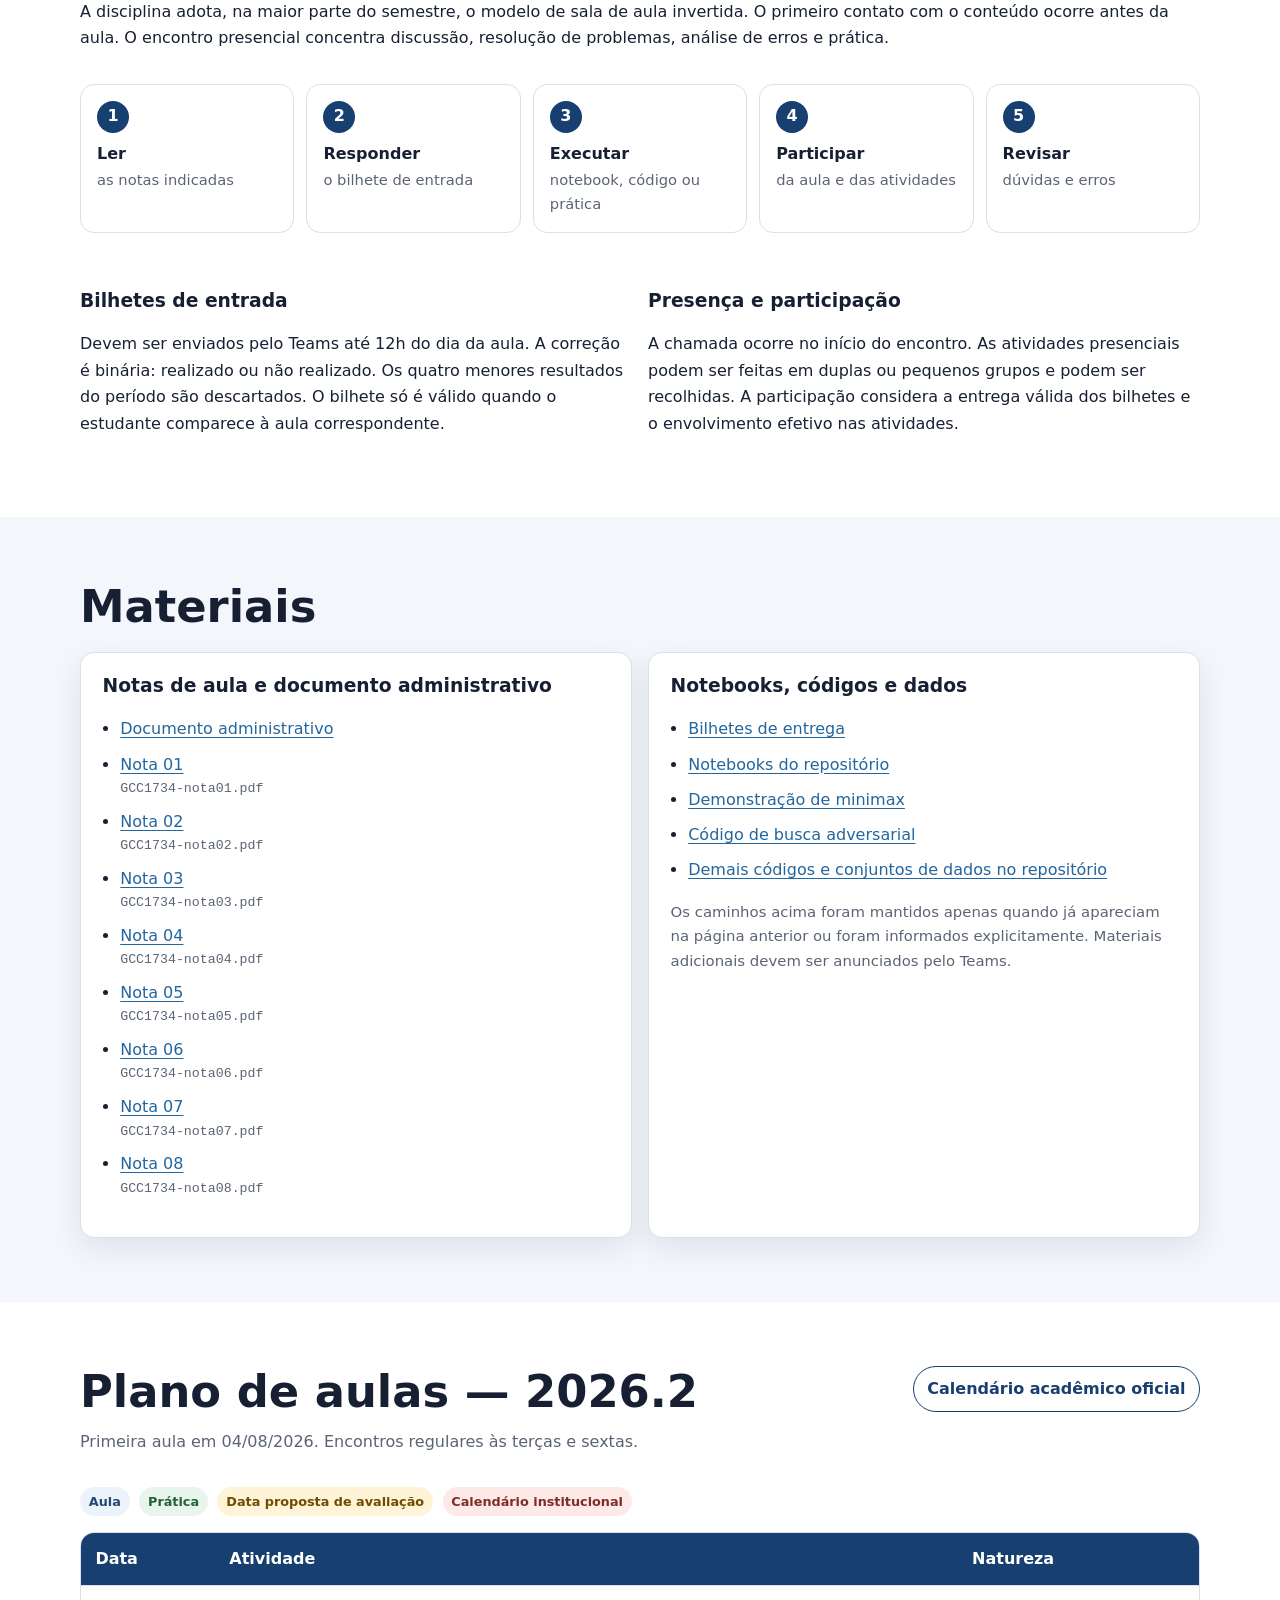
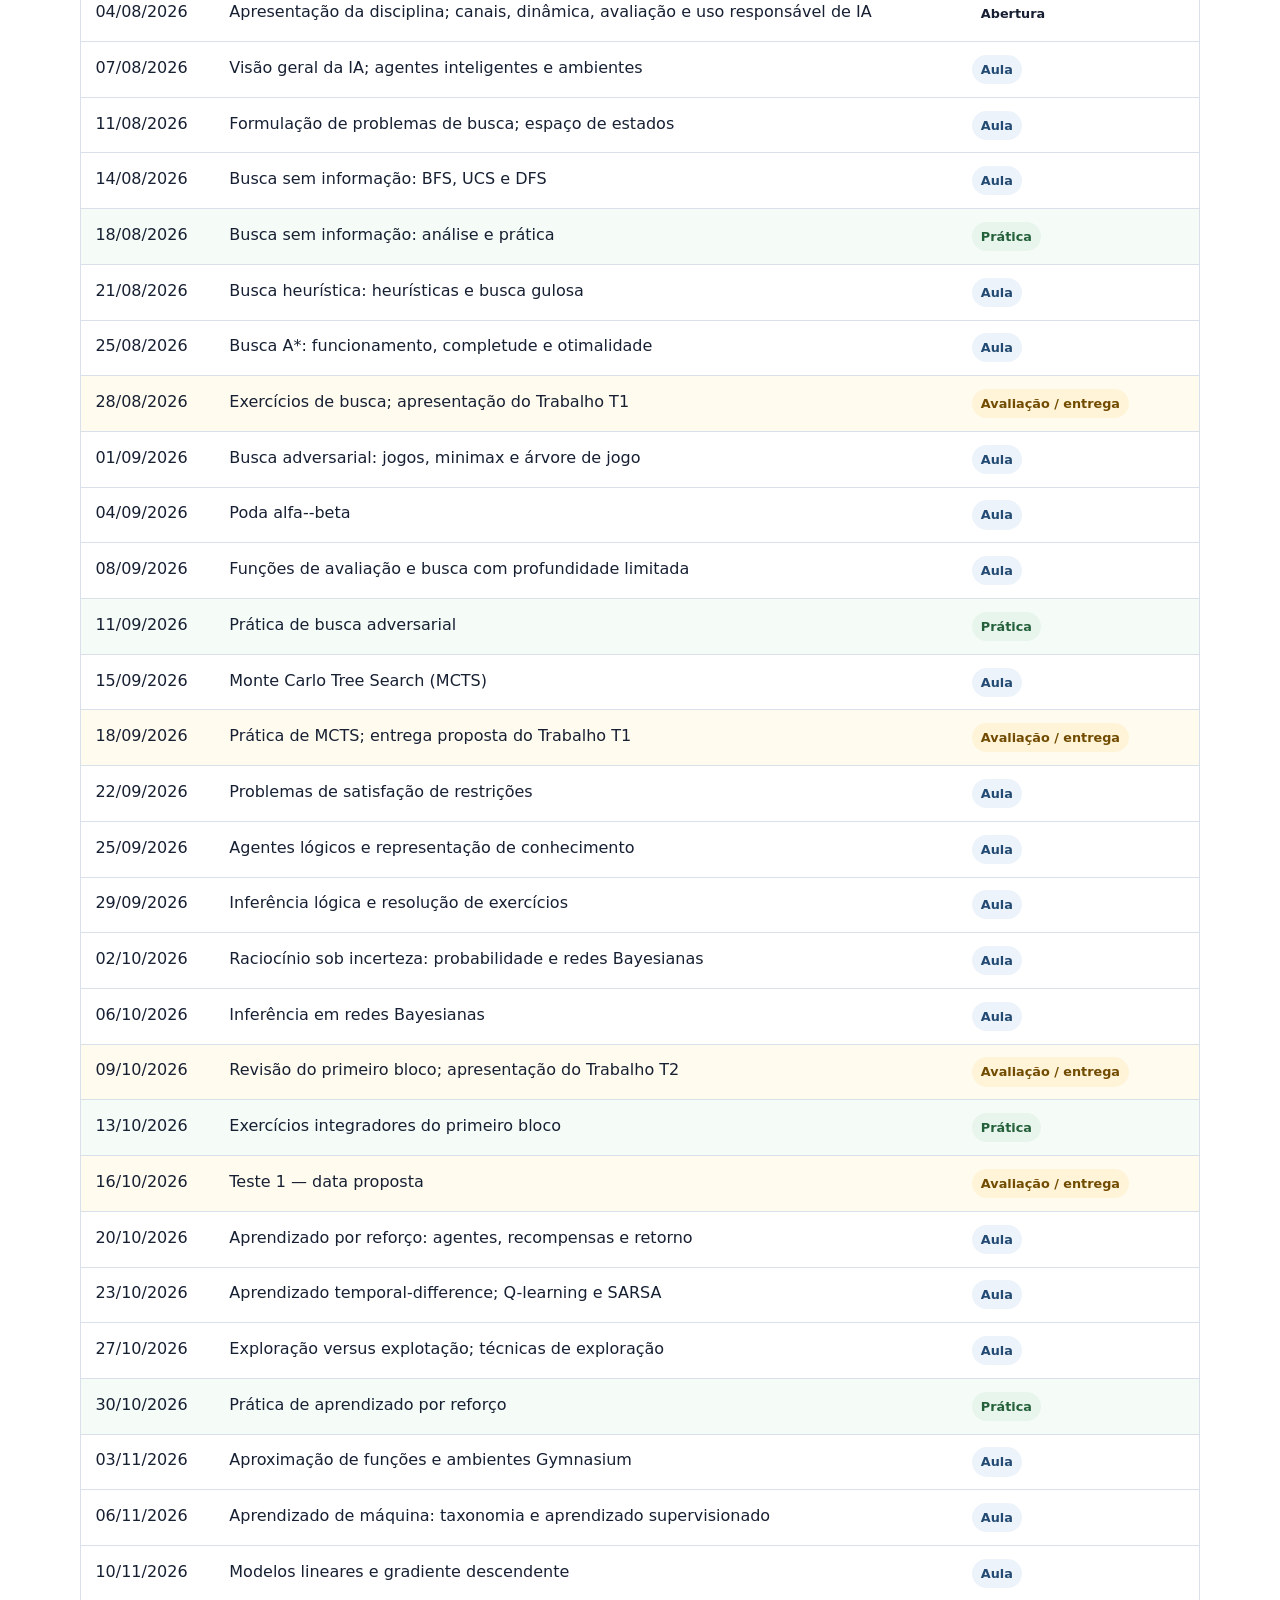
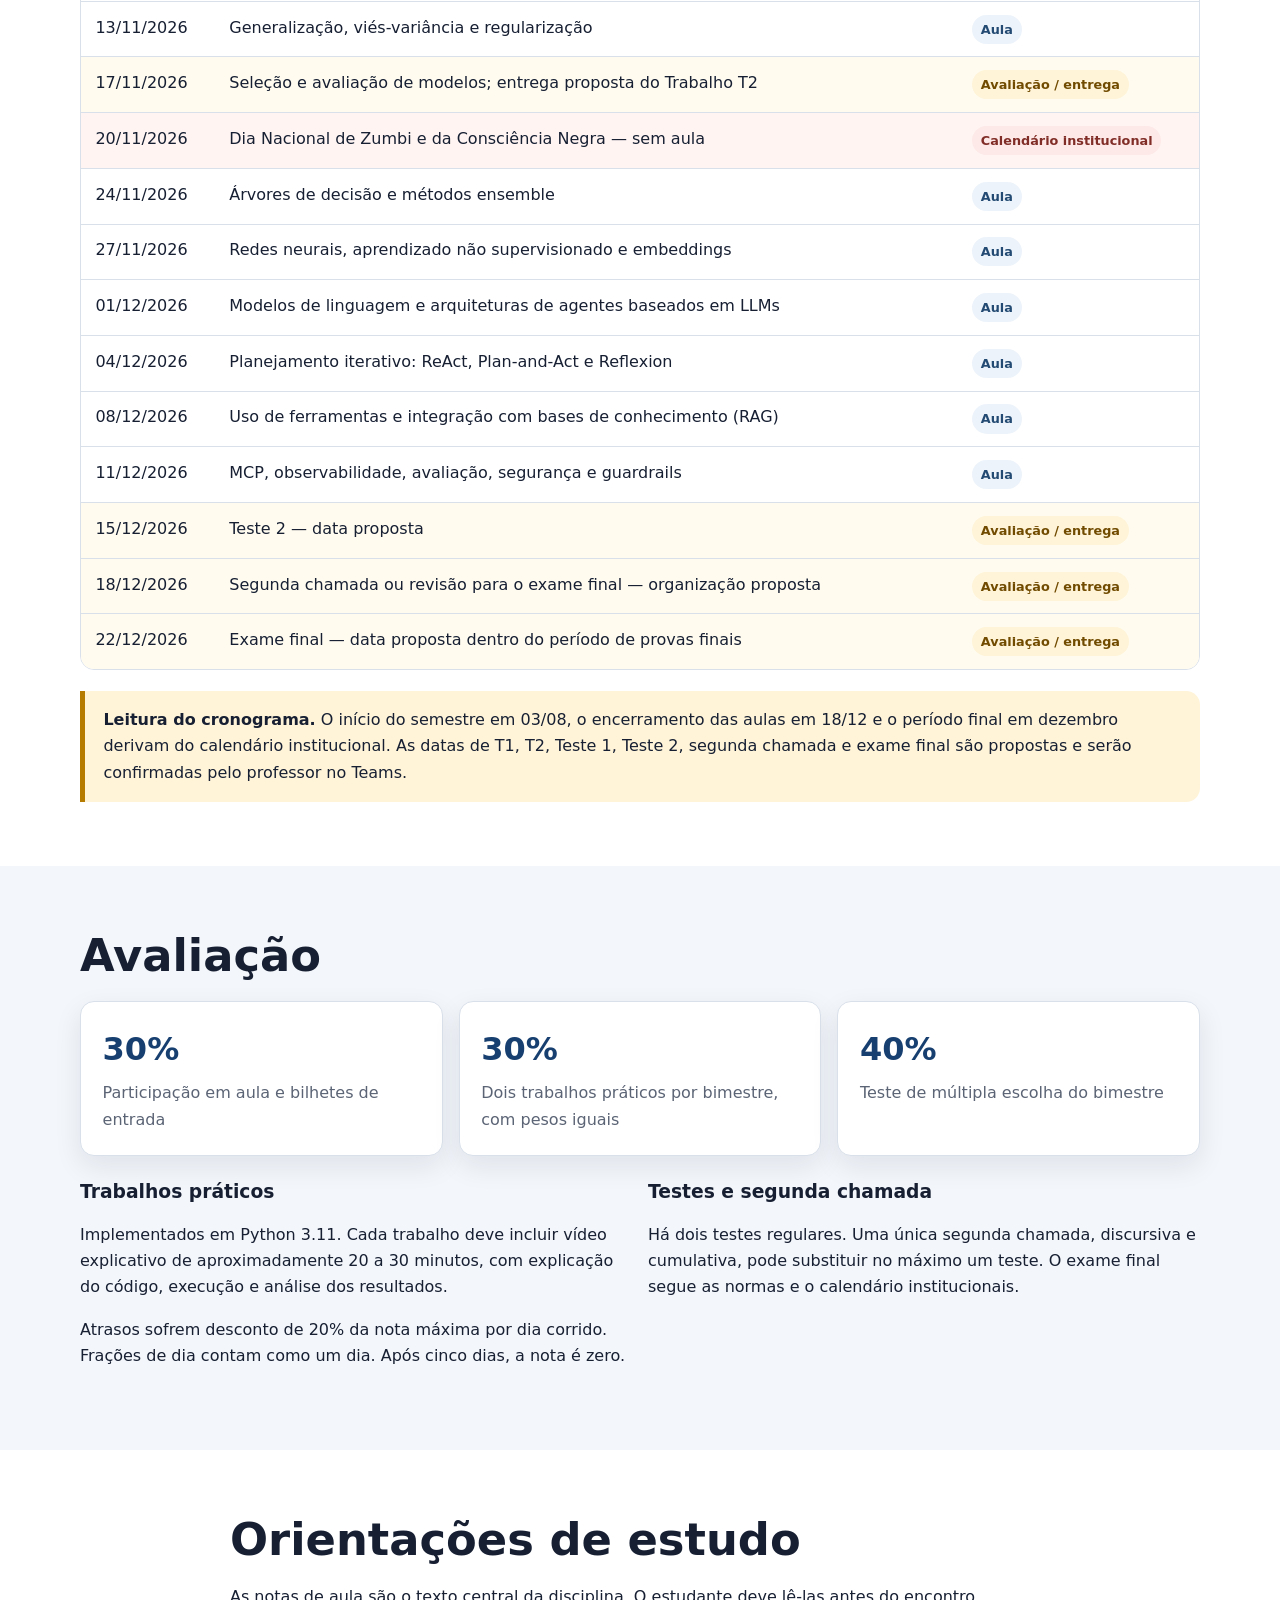
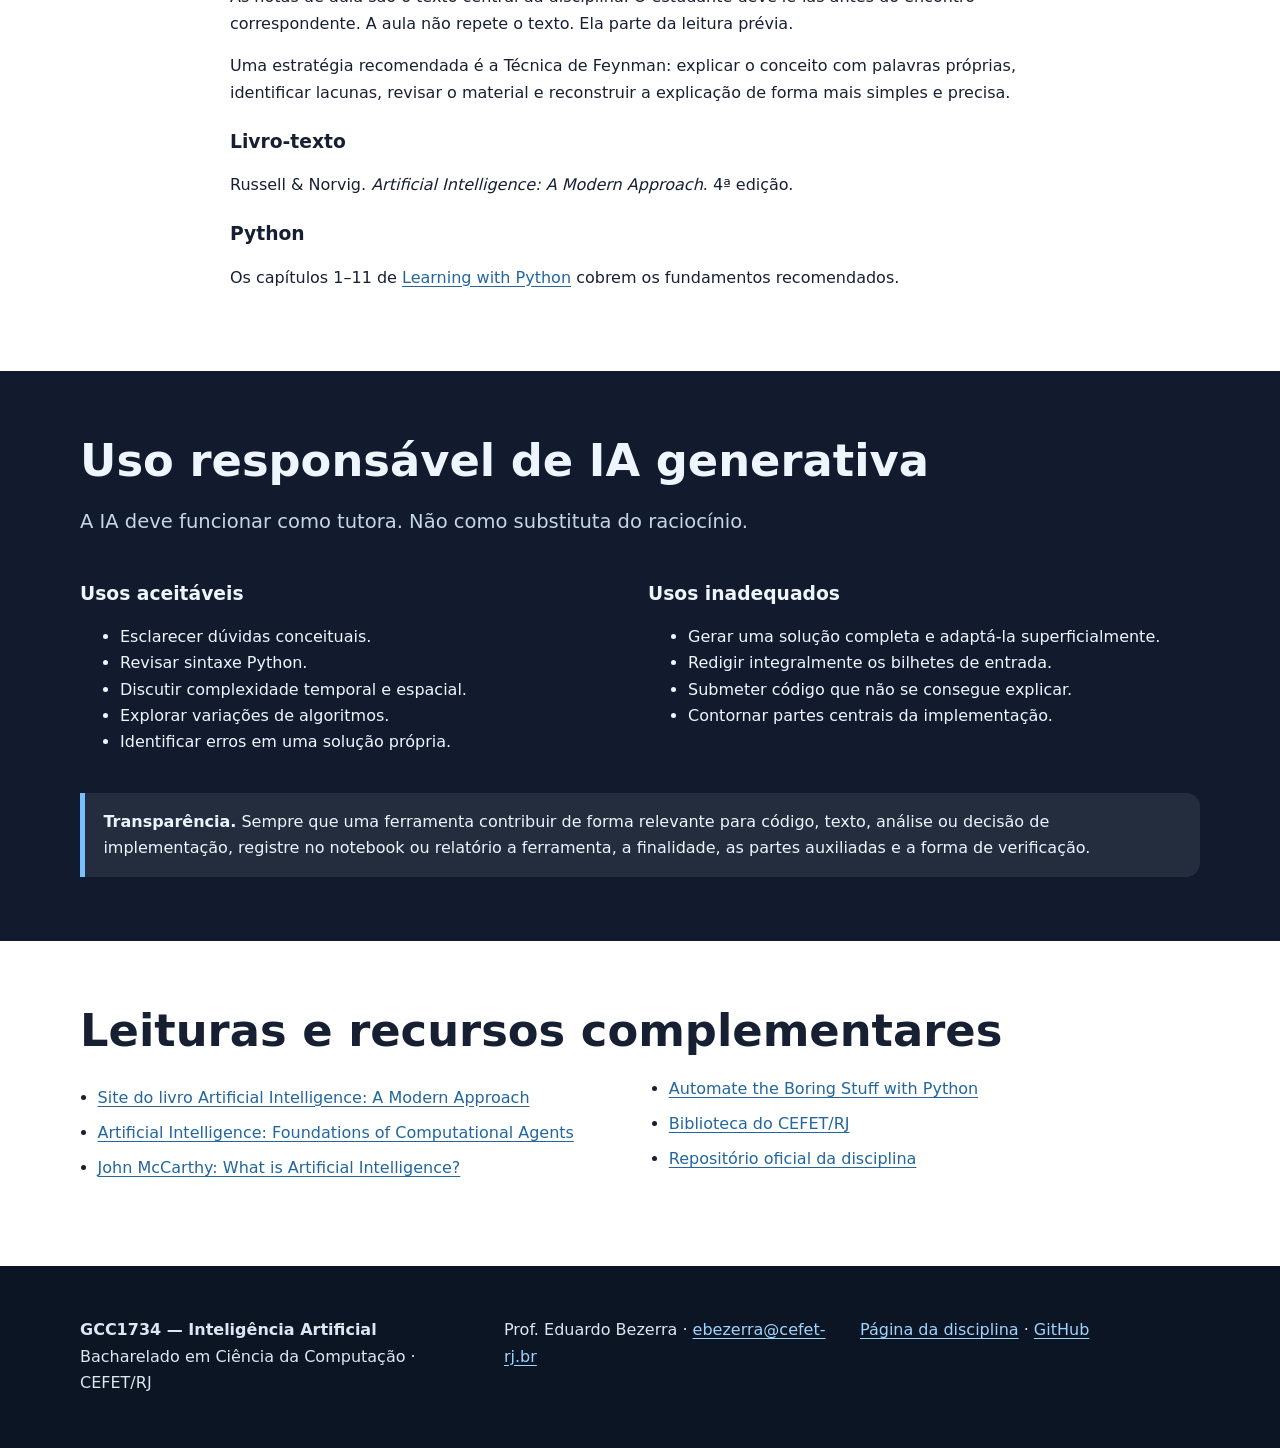
==== commit 8742e443: "Ajusta texto do cronograma na página da disciplina" ====
--- a/docs/index.html
+++ b/docs/index.html
@@ -200,7 +200,7 @@
       </div>
 
       <div class="callout warning">
-        <strong>Leitura do cronograma.</strong> O início do semestre em 03/08, o encerramento das aulas em 18/12 e o período final em dezembro derivam do calendário institucional. As datas de T1, T2, Teste 1, Teste 2, segunda chamada e exame final são propostas didáticas e devem ser confirmadas pelo professor no Teams.
+        <strong>Leitura do cronograma.</strong> O início do semestre em 03/08, o encerramento das aulas em 18/12 e o período final em dezembro derivam do calendário institucional. As datas de T1, T2, Teste 1, Teste 2, segunda chamada e exame final são propostas e serão confirmadas pelo professor no Teams.
       </div>
     </div>
   </section>
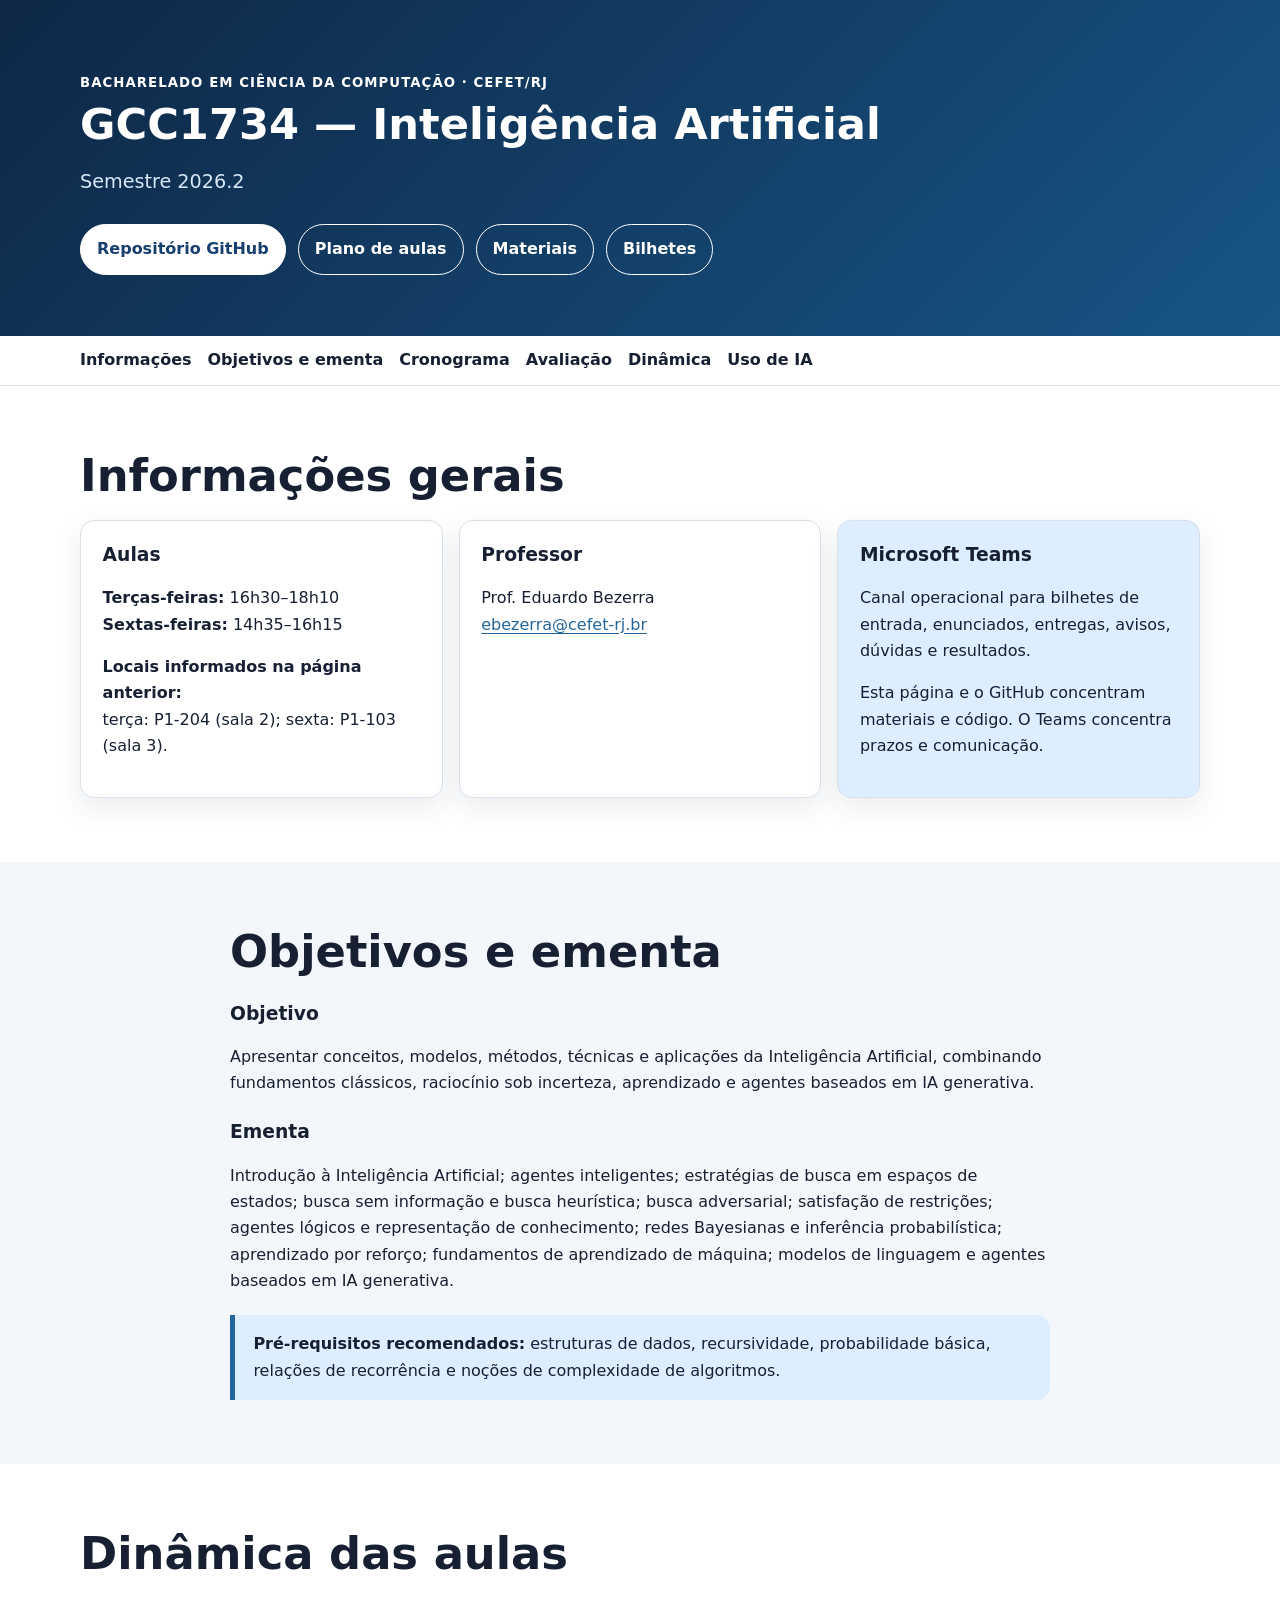
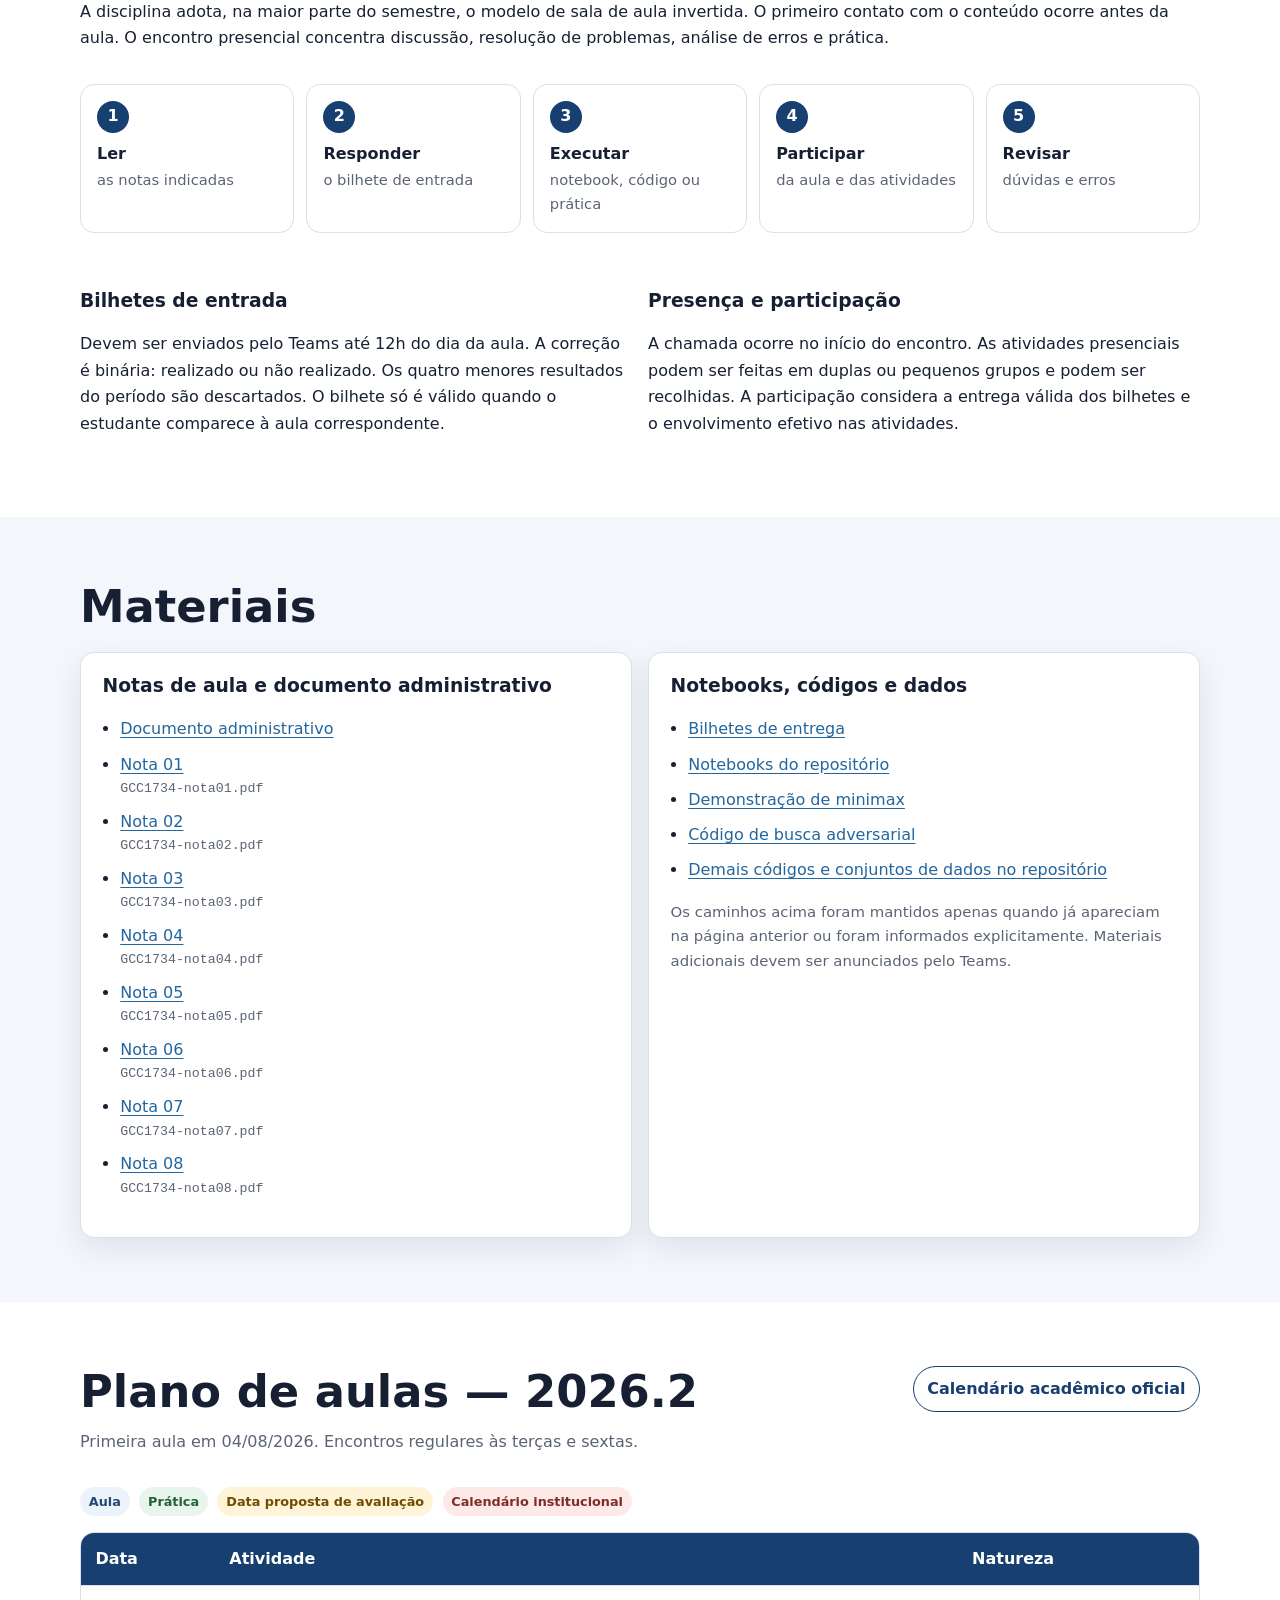
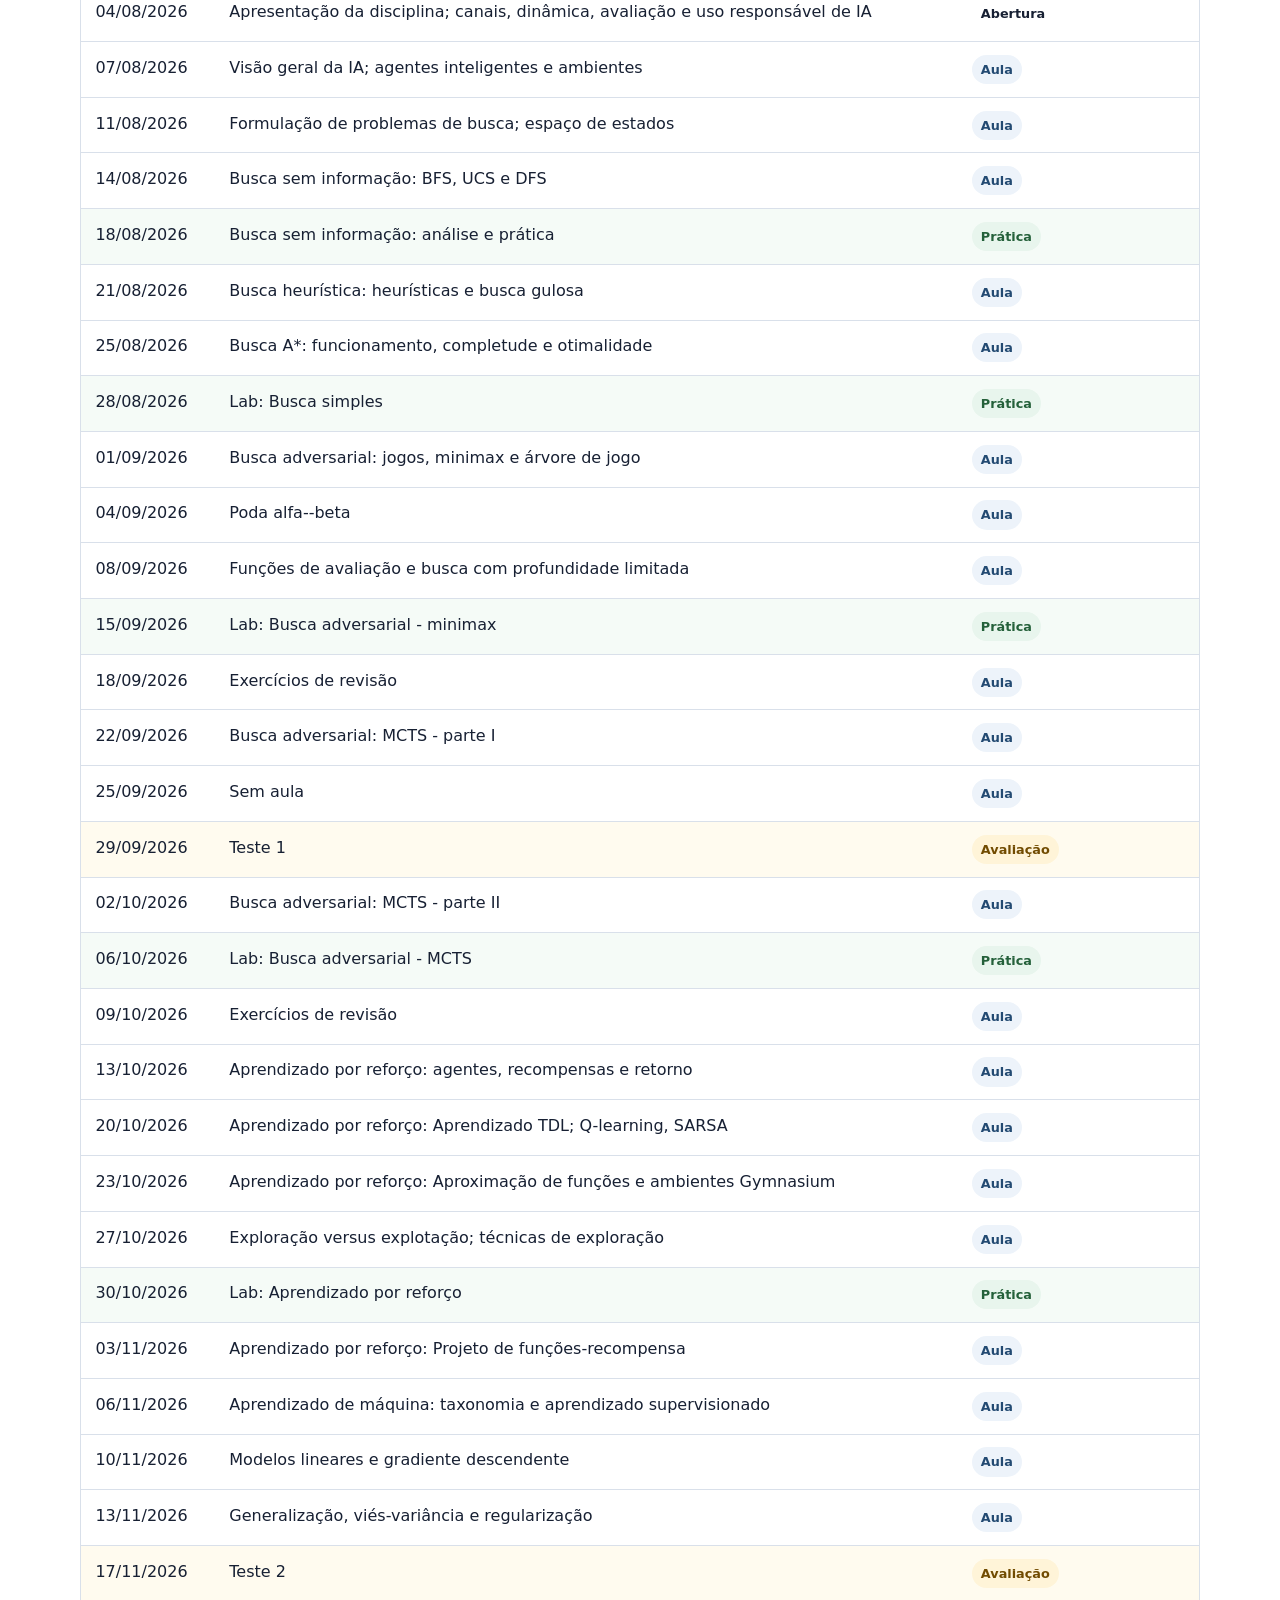
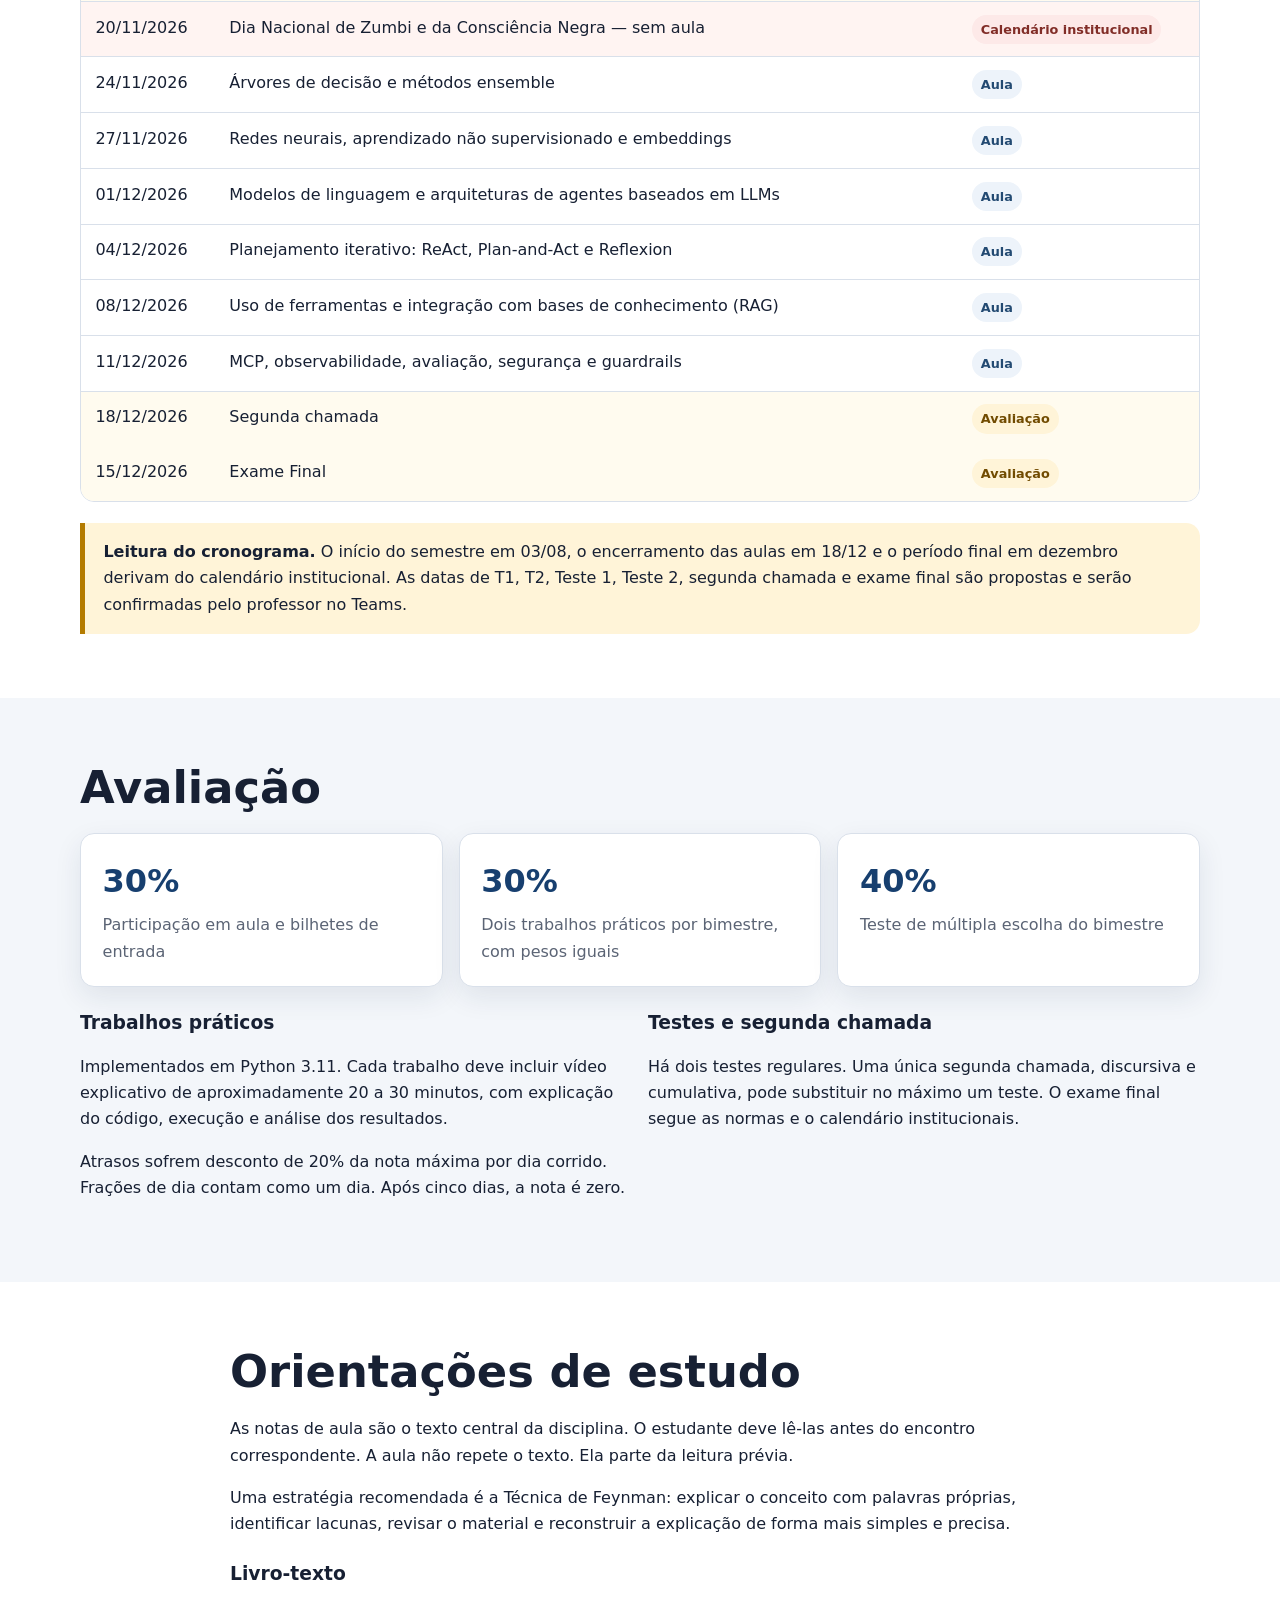
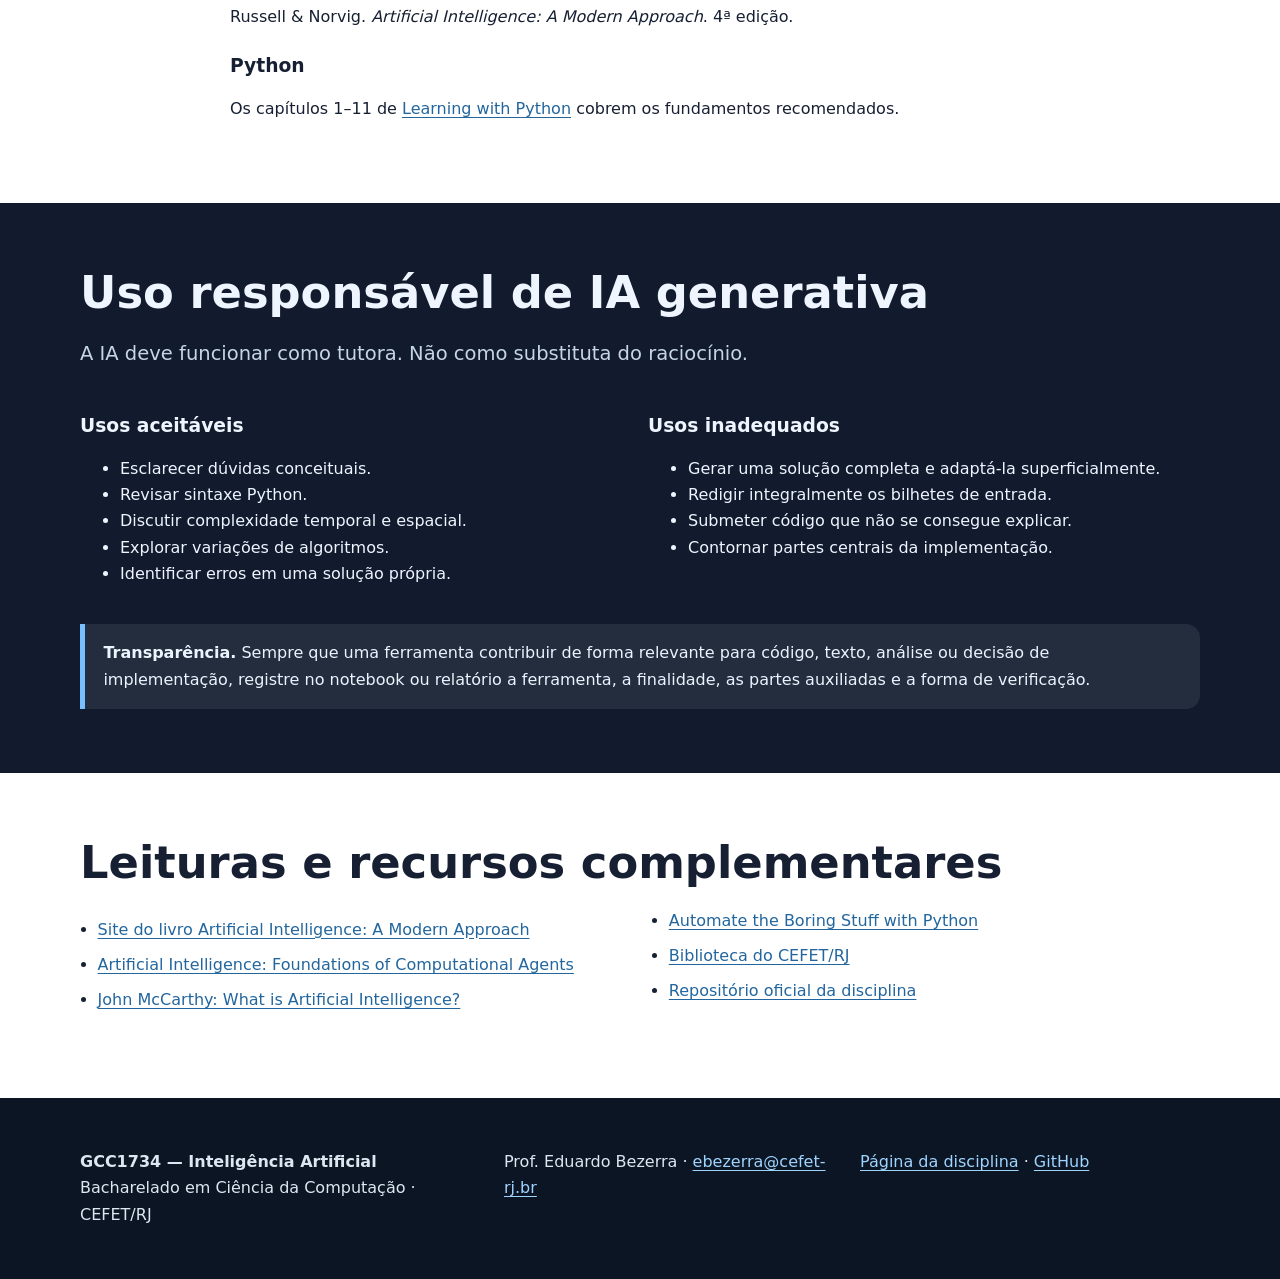
==== commit df2bc51c: "Atualiza calendário" ====
--- a/docs/index.html
+++ b/docs/index.html
@@ -1,296 +1,549 @@
 <!doctype html>
 <html lang="pt-BR">
-<head>
-  <meta charset="utf-8">
-  <meta name="viewport" content="width=device-width, initial-scale=1">
-  <meta name="description" content="Página oficial da disciplina GCC1734 — Inteligência Artificial, Bacharelado em Ciência da Computação, CEFET/RJ.">
-  <title>GCC1734 — Inteligência Artificial | CEFET/RJ</title>
-  <link rel="stylesheet" href="styles.css">
-</head>
-<body>
-<a class="skip-link" href="#conteudo">Pular para o conteúdo</a>
-
-<header class="hero">
-  <div class="container">
-    <p class="eyebrow">Bacharelado em Ciência da Computação · CEFET/RJ</p>
-    <h1>GCC1734 — Inteligência Artificial</h1>
-    <p class="subtitle">Semestre 2026.2</p>
-    <div class="quick-links" aria-label="Links rápidos">
-      <a class="button primary" href="https://github.com/AILAB-CEFET-RJ/gcc1734">Repositório GitHub</a>
-      <a class="button" href="#plano">Plano de aulas</a>
-      <a class="button" href="#materiais">Materiais</a>
-      <a class="button" href="https://github.com/AILAB-CEFET-RJ/gcc1734/tree/main/bilhetes">Bilhetes</a>
-    </div>
-  </div>
-</header>
-
-<nav class="site-nav" aria-label="Navegação principal">
-  <div class="container nav-inner">
-    <a href="#informacoes">Informações</a>
-    <a href="#objetivos">Objetivos e ementa</a>
-    <a href="#plano">Cronograma</a>
-    <a href="#avaliacao">Avaliação</a>
-    <a href="#metodologia">Dinâmica</a>
-    <a href="#ia">Uso de IA</a>
-  </div>
-</nav>
-
-<main id="conteudo">
-  <section id="informacoes" class="section">
-    <div class="container">
-      <h2>Informações gerais</h2>
-      <div class="cards three">
-        <article class="card">
-          <h3>Aulas</h3>
-          <p><strong>Terças-feiras:</strong> 16h30–18h10<br>
-             <strong>Sextas-feiras:</strong> 14h35–16h15</p>
-          <p><strong>Locais informados na página anterior:</strong><br>
-             terça: P1-204 (sala 2); sexta: P1-103 (sala 3).</p>
-        </article>
-        <article class="card">
-          <h3>Professor</h3>
-          <p>Prof. Eduardo Bezerra<br>
-          <a href="mailto:ebezerra@cefet-rj.br">ebezerra@cefet-rj.br</a></p>
-        </article>
-        <article class="card accent">
-          <h3>Microsoft Teams</h3>
-          <p>Canal operacional para bilhetes de entrada, enunciados, entregas, avisos, dúvidas e resultados.</p>
-          <p>Esta página e o GitHub concentram materiais e código. O Teams concentra prazos e comunicação.</p>
-        </article>
+  <head>
+    <meta charset="utf-8">
+    <meta name="viewport" content="width=device-width, initial-scale=1">
+    <meta name="description"
+      content="Página oficial da disciplina GCC1734 — Inteligência Artificial, Bacharelado em Ciência da Computação, CEFET/RJ.">
+    <title>GCC1734 — Inteligência Artificial | CEFET/RJ</title>
+    <link rel="stylesheet" href="styles.css">
+  </head>
+  <body>
+    <a class="skip-link" href="#conteudo">Pular para o conteúdo</a>
+
+    <header class="hero">
+      <div class="container">
+        <p class="eyebrow">Bacharelado em Ciência da Computação · CEFET/RJ</p>
+        <h1>GCC1734 — Inteligência Artificial</h1>
+        <p class="subtitle">Semestre 2026.2</p>
+        <div class="quick-links" aria-label="Links rápidos">
+          <a class="button primary"
+            href="https://github.com/AILAB-CEFET-RJ/gcc1734">Repositório
+            GitHub</a>
+          <a class="button" href="#plano">Plano de aulas</a>
+          <a class="button" href="#materiais">Materiais</a>
+          <a class="button"
+            href="https://github.com/AILAB-CEFET-RJ/gcc1734/tree/main/bilhetes">Bilhetes</a>
+        </div>
       </div>
-    </div>
-  </section>
-
-  <section id="objetivos" class="section alt">
-    <div class="container narrow">
-      <h2>Objetivos e ementa</h2>
-      <h3>Objetivo</h3>
-      <p>Apresentar conceitos, modelos, métodos, técnicas e aplicações da Inteligência Artificial, combinando fundamentos clássicos, raciocínio sob incerteza, aprendizado e agentes baseados em IA generativa.</p>
-      <h3>Ementa</h3>
-      <p>Introdução à Inteligência Artificial; agentes inteligentes; estratégias de busca em espaços de estados; busca sem informação e busca heurística; busca adversarial; satisfação de restrições; agentes lógicos e representação de conhecimento; redes Bayesianas e inferência probabilística; aprendizado por reforço; fundamentos de aprendizado de máquina; modelos de linguagem e agentes baseados em IA generativa.</p>
-      <div class="callout">
-        <strong>Pré-requisitos recomendados:</strong> estruturas de dados, recursividade, probabilidade básica, relações de recorrência e noções de complexidade de algoritmos.
+    </header>
+
+    <nav class="site-nav" aria-label="Navegação principal">
+      <div class="container nav-inner">
+        <a href="#informacoes">Informações</a>
+        <a href="#objetivos">Objetivos e ementa</a>
+        <a href="#plano">Cronograma</a>
+        <a href="#avaliacao">Avaliação</a>
+        <a href="#metodologia">Dinâmica</a>
+        <a href="#ia">Uso de IA</a>
       </div>
-    </div>
-  </section>
-
-  <section id="metodologia" class="section">
-    <div class="container">
-      <h2>Dinâmica das aulas</h2>
-      <p>A disciplina adota, na maior parte do semestre, o modelo de sala de aula invertida. O primeiro contato com o conteúdo ocorre antes da aula. O encontro presencial concentra discussão, resolução de problemas, análise de erros e prática.</p>
-      <ol class="study-flow" aria-label="Sequência recomendada de estudo">
-        <li><strong>Ler</strong><span>as notas indicadas</span></li>
-        <li><strong>Responder</strong><span>o bilhete de entrada</span></li>
-        <li><strong>Executar</strong><span>notebook, código ou prática</span></li>
-        <li><strong>Participar</strong><span>da aula e das atividades</span></li>
-        <li><strong>Revisar</strong><span>dúvidas e erros</span></li>
-      </ol>
-      <div class="grid two">
-        <article>
-          <h3>Bilhetes de entrada</h3>
-          <p>Devem ser enviados pelo Teams até 12h do dia da aula. A correção é binária: realizado ou não realizado. Os quatro menores resultados do período são descartados. O bilhete só é válido quando o estudante comparece à aula correspondente.</p>
-        </article>
-        <article>
-          <h3>Presença e participação</h3>
-          <p>A chamada ocorre no início do encontro. As atividades presenciais podem ser feitas em duplas ou pequenos grupos e podem ser recolhidas. A participação considera a entrega válida dos bilhetes e o envolvimento efetivo nas atividades.</p>
-        </article>
+    </nav>
+
+    <main id="conteudo">
+      <section id="informacoes" class="section">
+        <div class="container">
+          <h2>Informações gerais</h2>
+          <div class="cards three">
+            <article class="card">
+              <h3>Aulas</h3>
+              <p><strong>Terças-feiras:</strong> 16h30–18h10<br>
+                <strong>Sextas-feiras:</strong> 14h35–16h15</p>
+              <p><strong>Locais informados na página anterior:</strong><br>
+                terça: P1-204 (sala 2); sexta: P1-103 (sala 3).</p>
+            </article>
+            <article class="card">
+              <h3>Professor</h3>
+              <p>Prof. Eduardo Bezerra<br>
+                <a
+                  href="mailto:ebezerra@cefet-rj.br">ebezerra@cefet-rj.br</a></p>
+            </article>
+            <article class="card accent">
+              <h3>Microsoft Teams</h3>
+              <p>Canal operacional para bilhetes de entrada, enunciados,
+                entregas, avisos, dúvidas e resultados.</p>
+              <p>Esta página e o GitHub concentram materiais e código. O Teams
+                concentra prazos e comunicação.</p>
+            </article>
+          </div>
+        </div>
+      </section>
+
+      <section id="objetivos" class="section alt">
+        <div class="container narrow">
+          <h2>Objetivos e ementa</h2>
+          <h3>Objetivo</h3>
+          <p>Apresentar conceitos, modelos, métodos, técnicas e aplicações da
+            Inteligência Artificial, combinando fundamentos clássicos,
+            raciocínio sob incerteza, aprendizado e agentes baseados em IA
+            generativa.</p>
+          <h3>Ementa</h3>
+          <p>Introdução à Inteligência Artificial; agentes inteligentes;
+            estratégias de busca em espaços de estados; busca sem informação e
+            busca heurística; busca adversarial; satisfação de restrições;
+            agentes lógicos e representação de conhecimento; redes Bayesianas e
+            inferência probabilística; aprendizado por reforço; fundamentos de
+            aprendizado de máquina; modelos de linguagem e agentes baseados em
+            IA generativa.</p>
+          <div class="callout">
+            <strong>Pré-requisitos recomendados:</strong> estruturas de dados,
+            recursividade, probabilidade básica, relações de recorrência e
+            noções de complexidade de algoritmos.
+          </div>
+        </div>
+      </section>
+
+      <section id="metodologia" class="section">
+        <div class="container">
+          <h2>Dinâmica das aulas</h2>
+          <p>A disciplina adota, na maior parte do semestre, o modelo de sala de
+            aula invertida. O primeiro contato com o conteúdo ocorre antes da
+            aula. O encontro presencial concentra discussão, resolução de
+            problemas, análise de erros e prática.</p>
+          <ol class="study-flow" aria-label="Sequência recomendada de estudo">
+            <li><strong>Ler</strong><span>as notas indicadas</span></li>
+            <li><strong>Responder</strong><span>o bilhete de entrada</span></li>
+            <li><strong>Executar</strong><span>notebook, código ou
+                prática</span></li>
+            <li><strong>Participar</strong><span>da aula e das
+                atividades</span></li>
+            <li><strong>Revisar</strong><span>dúvidas e erros</span></li>
+          </ol>
+          <div class="grid two">
+            <article>
+              <h3>Bilhetes de entrada</h3>
+              <p>Devem ser enviados pelo Teams até 12h do dia da aula. A
+                correção é binária: realizado ou não realizado. Os quatro
+                menores resultados do período são descartados. O bilhete só é
+                válido quando o estudante comparece à aula correspondente.</p>
+            </article>
+            <article>
+              <h3>Presença e participação</h3>
+              <p>A chamada ocorre no início do encontro. As atividades
+                presenciais podem ser feitas em duplas ou pequenos grupos e
+                podem ser recolhidas. A participação considera a entrega válida
+                dos bilhetes e o envolvimento efetivo nas atividades.</p>
+            </article>
+          </div>
+        </div>
+      </section>
+
+      <section id="materiais" class="section alt">
+        <div class="container">
+          <h2>Materiais</h2>
+          <div class="grid two">
+            <article class="card">
+              <h3>Notas de aula e documento administrativo</h3>
+              <ul class="resource-list">
+                <li><a
+                    href="https://github.com/AILAB-CEFET-RJ/gcc1734/blob/main/notas_aula/GCC1734-admin.pdf">Documento
+                    administrativo</a></li>
+                <li><a
+                    href="https://github.com/AILAB-CEFET-RJ/gcc1734/blob/main/notas_aula/GCC1734-nota01.pdf">Nota
+                    01</a> <span
+                    class="file-name">GCC1734-nota01.pdf</span></li>
+                <li><a
+                    href="https://github.com/AILAB-CEFET-RJ/gcc1734/blob/main/notas_aula/GCC1734-nota02.pdf">Nota
+                    02</a> <span
+                    class="file-name">GCC1734-nota02.pdf</span></li>
+                <li><a
+                    href="https://github.com/AILAB-CEFET-RJ/gcc1734/blob/main/notas_aula/GCC1734-nota03.pdf">Nota
+                    03</a> <span
+                    class="file-name">GCC1734-nota03.pdf</span></li>
+                <li><a
+                    href="https://github.com/AILAB-CEFET-RJ/gcc1734/blob/main/notas_aula/GCC1734-nota04.pdf">Nota
+                    04</a> <span
+                    class="file-name">GCC1734-nota04.pdf</span></li>
+                <li><a
+                    href="https://github.com/AILAB-CEFET-RJ/gcc1734/blob/main/notas_aula/GCC1734-nota05.pdf">Nota
+                    05</a> <span
+                    class="file-name">GCC1734-nota05.pdf</span></li>
+                <li><a
+                    href="https://github.com/AILAB-CEFET-RJ/gcc1734/blob/main/notas_aula/GCC1734-nota06.pdf">Nota
+                    06</a> <span
+                    class="file-name">GCC1734-nota06.pdf</span></li>
+                <li><a
+                    href="https://github.com/AILAB-CEFET-RJ/gcc1734/blob/main/notas_aula/GCC1734-nota07.pdf">Nota
+                    07</a> <span
+                    class="file-name">GCC1734-nota07.pdf</span></li>
+                <li><a
+                    href="https://github.com/AILAB-CEFET-RJ/gcc1734/blob/main/notas_aula/GCC1734-nota08.pdf">Nota
+                    08</a> <span
+                    class="file-name">GCC1734-nota08.pdf</span></li>
+              </ul>
+            </article>
+            <article class="card">
+              <h3>Notebooks, códigos e dados</h3>
+              <ul class="resource-list">
+                <li><a
+                    href="https://github.com/AILAB-CEFET-RJ/gcc1734/tree/main/bilhetes">Bilhetes
+                    de entrega</a></li>
+                <li><a
+                    href="https://github.com/AILAB-CEFET-RJ/gcc1734/tree/main/notebooks">Notebooks
+                    do repositório</a></li>
+                <li><a
+                    href="https://github.com/AILAB-CEFET-RJ/gcc1734/tree/main/notebooks/minimax">Demonstração
+                    de minimax</a></li>
+                <li><a
+                    href="https://github.com/AILAB-CEFET-RJ/gcc1734/tree/main/src/adversarial">Código
+                    de busca adversarial</a></li>
+                <li><a href="https://github.com/AILAB-CEFET-RJ/gcc1734">Demais
+                    códigos e conjuntos de dados no repositório</a></li>
+              </ul>
+              <p class="note">Os caminhos acima foram mantidos apenas quando já
+                apareciam na página anterior ou foram informados explicitamente.
+                Materiais adicionais devem ser anunciados pelo Teams.</p>
+            </article>
+          </div>
+        </div>
+      </section>
+
+      <section id="plano" class="section">
+        <div class="container">
+          <div class="section-heading">
+            <div>
+              <h2>Plano de aulas — 2026.2</h2>
+              <p>Primeira aula em 04/08/2026. Encontros regulares às terças e
+                sextas.</p>
+            </div>
+            <a class="button small"
+              href="https://www.cefet-rj.br/attachments/article/10030/Calendario%202026%201%20Gradua%C3%A7%C3%A3o.pdf">Calendário
+              acadêmico oficial</a>
+          </div>
+
+          <div class="legend" aria-label="Legenda do cronograma">
+            <span class="legend-item class">Aula</span>
+            <span class="legend-item practice">Prática</span>
+            <span class="legend-item assessment">Data proposta de
+              avaliação</span>
+            <span class="legend-item holiday">Calendário institucional</span>
+          </div>
+
+          <div class="table-wrap" role="region"
+            aria-label="Cronograma da disciplina" tabindex="0">
+            <table>
+              <thead>
+                <tr><th>Data</th><th>Atividade</th><th>Natureza</th></tr>
+              </thead>
+              <tbody>
+                <tr class="institutional"><td data-label="Data"><time
+                      datetime="2026-08-04">04/08/2026</time></td><td
+                    data-label="Atividade">Apresentação da disciplina; canais,
+                    dinâmica, avaliação e uso responsável de IA</td><td
+                    data-label="Natureza"><span
+                      class="tag">Abertura</span></td></tr>
+                <tr class="class"><td data-label="Data"><time
+                      datetime="2026-08-07">07/08/2026</time></td><td
+                    data-label="Atividade">Visão geral da IA; agentes
+                    inteligentes e ambientes</td><td data-label="Natureza"><span
+                      class="tag">Aula</span></td></tr>
+                <tr class="class"><td data-label="Data"><time
+                      datetime="2026-08-11">11/08/2026</time></td><td
+                    data-label="Atividade">Formulação de problemas de busca;
+                    espaço de estados</td><td data-label="Natureza"><span
+                      class="tag">Aula</span></td></tr>
+                <tr class="class"><td data-label="Data"><time
+                      datetime="2026-08-14">14/08/2026</time></td><td
+                    data-label="Atividade">Busca sem informação: BFS, UCS e
+                    DFS</td><td data-label="Natureza"><span
+                      class="tag">Aula</span></td></tr>
+                <tr class="practice"><td data-label="Data"><time
+                      datetime="2026-08-18">18/08/2026</time></td><td
+                    data-label="Atividade">Busca sem informação: análise e
+                    prática</td><td data-label="Natureza"><span
+                      class="tag">Prática</span></td></tr>
+                <tr class="class"><td data-label="Data"><time
+                      datetime="2026-08-21">21/08/2026</time></td><td
+                    data-label="Atividade">Busca heurística: heurísticas e busca
+                    gulosa</td><td data-label="Natureza"><span
+                      class="tag">Aula</span></td></tr>
+                <tr class="class"><td data-label="Data"><time
+                      datetime="2026-08-25">25/08/2026</time></td><td
+                    data-label="Atividade">Busca A*: funcionamento, completude e
+                    otimalidade</td><td data-label="Natureza"><span
+                      class="tag">Aula</span></td></tr>
+                <tr class="practice"><td data-label="Data"><time
+                      datetime="2026-08-28">28/08/2026</time></td><td
+                    data-label="Atividade">Lab: Busca simples</td><td
+                    data-label="Natureza"><span class="tag">Prática</span></td></tr>
+                <tr class="class"><td data-label="Data"><time
+                      datetime="2026-09-01">01/09/2026</time></td><td
+                    data-label="Atividade">Busca adversarial: jogos, minimax e
+                    árvore de jogo</td><td data-label="Natureza"><span
+                      class="tag">Aula</span></td></tr>
+                <tr class="class"><td data-label="Data"><time
+                      datetime="2026-09-04">04/09/2026</time></td><td
+                    data-label="Atividade">Poda alfa--beta</td><td
+                    data-label="Natureza"><span
+                      class="tag">Aula</span></td></tr>
+                <tr class="class"><td data-label="Data"><time
+                      datetime="2026-09-08">08/09/2026</time></td><td
+                    data-label="Atividade">Funções de avaliação e busca com
+                    profundidade limitada</td><td data-label="Natureza"><span
+                      class="tag">Aula</span></td></tr>
+                <tr class="practice"><td data-label="Data"><time
+                      datetime="2026-09-11">15/09/2026</time></td><td
+                    data-label="Atividade">Lab: Busca adversarial -
+                    minimax</td><td data-label="Natureza"><span
+                      class="tag">Prática</span></td></tr>
+                <tr class="class"><td data-label="Data"><time
+                      datetime="2026-09-18">18/09/2026</time></td><td
+                    data-label="Atividade">Exercícios de revisão</td><td data-label="Natureza"><span class="tag">Aula</span></td></tr>
+                <tr class="class"><td data-label="Data"><time
+                      datetime="2026-09-22">22/09/2026</time></td><td
+                    data-label="Atividade">Busca adversarial: MCTS - parte I</td><td
+                    data-label="Natureza"><span class="tag">Aula</span></td></tr>
+                <tr class="class"><td data-label="Data"><time
+                      datetime="2026-09-25">25/09/2026</time></td><td
+                    data-label="Atividade">Sem aula</td><td data-label="Natureza"><span
+                      class="tag">Aula</span></td></tr>
+                <tr class="assessment"><td data-label="Data"><time
+                      datetime="2026-09-29">29/09/2026</time></td><td
+                    data-label="Atividade">Teste 1</td><td data-label="Natureza"><span
+                      class="tag">Avaliação</span></td></tr>
+                <tr class="class"><td data-label="Data"><time
+                      datetime="2026-10-02">02/10/2026</time></td><td
+                    data-label="Atividade">Busca adversarial: MCTS - parte II</td><td
+                    data-label="Natureza"><span
+                      class="tag">Aula</span></td></tr>
+                <tr class="practice"><td data-label="Data"><time
+                      datetime="2026-10-06">06/10/2026</time></td><td
+                    data-label="Atividade">Lab: Busca adversarial -
+                    MCTS</td><td data-label="Natureza"><span
+                      class="tag">Prática</span></td></tr>
+                <tr class="class"><td data-label="Data"><time
+                      datetime="2026-10-09">09/10/2026</time></td><td
+                    data-label="Atividade">Exercícios de revisão</td><td
+                    data-label="Natureza"><span class="tag">Aula</span></td></tr>
+                <tr class="class"><td data-label="Data"><time
+                      datetime="2026-10-13">13/10/2026</time></td><td
+                    data-label="Atividade">Aprendizado por reforço: agentes,
+                    recompensas e retorno</td><td data-label="Natureza"><span
+                      class="tag">Aula</span></td></tr>
+                <tr class="class"><td data-label="Data"><time
+                      datetime="2026-10-20">20/10/2026</time></td><td
+                    data-label="Atividade">Aprendizado por reforço: Aprendizado TDL;
+                    Q-learning, SARSA</td><td data-label="Natureza"><span
+                      class="tag">Aula</span></td></tr>
+                <tr class="class"><td data-label="Data"><time
+                      datetime="2026-10-23">23/10/2026</time></td><td
+                    data-label="Atividade">Aprendizado por reforço: Aproximação de funções e ambientes
+                    Gymnasium</td><td data-label="Natureza"><span
+                      class="tag">Aula</span></td></tr>
+                <tr class="class"><td data-label="Data"><time
+                      datetime="2026-10-27">27/10/2026</time></td><td
+                    data-label="Atividade">Exploração versus explotação;
+                    técnicas de exploração</td><td data-label="Natureza"><span
+                      class="tag">Aula</span></td></tr>
+                <tr class="practice"><td data-label="Data"><time
+                      datetime="2026-10-30">30/10/2026</time></td><td
+                    data-label="Atividade">Lab: Aprendizado por
+                    reforço</td><td data-label="Natureza"><span
+                      class="tag">Prática</span></td></tr>
+                <tr class="class"><td data-label="Data"><time
+                      datetime="2026-11-03">03/11/2026</time></td><td
+                    data-label="Atividade">Aprendizado por reforço: Projeto de funções-recompensa</td><td data-label="Natureza"><span
+                      class="tag">Aula</span></td></tr>
+                <tr class="class"><td data-label="Data"><time
+                      datetime="2026-11-06">06/11/2026</time></td><td
+                    data-label="Atividade">Aprendizado de máquina: taxonomia e
+                    aprendizado supervisionado</td><td
+                    data-label="Natureza"><span
+                      class="tag">Aula</span></td></tr>
+                <tr class="class"><td data-label="Data"><time
+                      datetime="2026-11-10">10/11/2026</time></td><td
+                    data-label="Atividade">Modelos lineares e gradiente
+                    descendente</td><td data-label="Natureza"><span
+                      class="tag">Aula</span></td></tr>
+                <tr class="class"><td data-label="Data"><time
+                      datetime="2026-11-13">13/11/2026</time></td><td
+                    data-label="Atividade">Generalização, viés-variância e
+                    regularização</td><td data-label="Natureza"><span
+                      class="tag">Aula</span></td></tr>
+                <tr class="assessment"><td data-label="Data"><time
+                      datetime="2026-11-17">17/11/2026</time></td><td
+                    data-label="Atividade">Teste 2</td><td
+                    data-label="Natureza"><span class="tag">Avaliação</span></td></tr>
+                <tr class="holiday"><td data-label="Data"><time
+                      datetime="2026-11-20">20/11/2026</time></td><td
+                    data-label="Atividade">Dia Nacional de Zumbi e da
+                    Consciência Negra — sem aula</td><td
+                    data-label="Natureza"><span class="tag">Calendário
+                      institucional</span></td></tr>
+                <tr class="class"><td data-label="Data"><time
+                      datetime="2026-11-24">24/11/2026</time></td><td
+                    data-label="Atividade">Árvores de decisão e métodos
+                    ensemble</td><td data-label="Natureza"><span
+                      class="tag">Aula</span></td></tr>
+                <tr class="class"><td data-label="Data"><time
+                      datetime="2026-11-27">27/11/2026</time></td><td
+                    data-label="Atividade">Redes neurais, aprendizado não
+                    supervisionado e embeddings</td><td
+                    data-label="Natureza"><span
+                      class="tag">Aula</span></td></tr>
+                <tr class="class"><td data-label="Data"><time
+                      datetime="2026-12-01">01/12/2026</time></td><td
+                    data-label="Atividade">Modelos de linguagem e arquiteturas
+                    de agentes baseados em LLMs</td><td
+                    data-label="Natureza"><span
+                      class="tag">Aula</span></td></tr>
+                <tr class="class"><td data-label="Data"><time
+                      datetime="2026-12-04">04/12/2026</time></td><td
+                    data-label="Atividade">Planejamento iterativo: ReAct,
+                    Plan-and-Act e Reflexion</td><td data-label="Natureza"><span
+                      class="tag">Aula</span></td></tr>
+                <tr class="class"><td data-label="Data"><time
+                      datetime="2026-12-08">08/12/2026</time></td><td
+                    data-label="Atividade">Uso de ferramentas e integração com
+                    bases de conhecimento (RAG)</td><td
+                    data-label="Natureza"><span
+                      class="tag">Aula</span></td></tr>
+                <tr class="class"><td data-label="Data"><time
+                      datetime="2026-12-11">11/12/2026</time></td><td
+                    data-label="Atividade">MCP, observabilidade, avaliação,
+                    segurança e guardrails</td><td data-label="Natureza"><span
+                      class="tag">Aula</span></td></tr>
+                <tr class="assessment"><td data-label="Data"><time
+                      datetime="2026-12-18">18/12/2026</time></td><td
+                    data-label="Atividade">Segunda chamada</td><td
+                    data-label="Natureza"><span class="tag">Avaliação</span></td></tr>
+              </tbody>
+                <tr class="assessment"><td data-label="Data"><time
+                      datetime="2026-12-15">15/12/2026</time></td><td
+                    data-label="Atividade">Exame Final</td><td
+                    data-label="Natureza"><span class="tag">Avaliação</span></td></tr>
+            </table>
+          </div>
+
+          <div class="callout warning">
+            <strong>Leitura do cronograma.</strong> O início do semestre em
+            03/08, o encerramento das aulas em 18/12 e o período final em
+            dezembro derivam do calendário institucional. As datas de T1, T2,
+            Teste 1, Teste 2, segunda chamada e exame final são propostas e
+            serão confirmadas pelo professor no Teams.
+          </div>
+        </div>
+      </section>
+
+      <section id="avaliacao" class="section alt">
+        <div class="container">
+          <h2>Avaliação</h2>
+          <div class="cards three">
+            <article class="card metric"><strong>30%</strong><span>Participação
+                em aula e bilhetes de entrada</span></article>
+            <article class="card metric"><strong>30%</strong><span>Dois
+                trabalhos práticos por bimestre, com pesos
+                iguais</span></article>
+            <article class="card metric"><strong>40%</strong><span>Teste de
+                múltipla escolha do bimestre</span></article>
+          </div>
+          <div class="grid two">
+            <article>
+              <h3>Trabalhos práticos</h3>
+              <p>Implementados em Python 3.11. Cada trabalho deve incluir vídeo
+                explicativo de aproximadamente 20 a 30 minutos, com explicação
+                do código, execução e análise dos resultados.</p>
+              <p>Atrasos sofrem desconto de 20% da nota máxima por dia corrido.
+                Frações de dia contam como um dia. Após cinco dias, a nota é
+                zero.</p>
+            </article>
+            <article>
+              <h3>Testes e segunda chamada</h3>
+              <p>Há dois testes regulares. Uma única segunda chamada, discursiva
+                e cumulativa, pode substituir no máximo um teste. O exame final
+                segue as normas e o calendário institucionais.</p>
+            </article>
+          </div>
+        </div>
+      </section>
+
+      <section id="estudo" class="section">
+        <div class="container narrow">
+          <h2>Orientações de estudo</h2>
+          <p>As notas de aula são o texto central da disciplina. O estudante
+            deve lê-las antes do encontro correspondente. A aula não repete o
+            texto. Ela parte da leitura prévia.</p>
+          <p>Uma estratégia recomendada é a Técnica de Feynman: explicar o
+            conceito com palavras próprias, identificar lacunas, revisar o
+            material e reconstruir a explicação de forma mais simples e
+            precisa.</p>
+          <h3>Livro-texto</h3>
+          <p>Russell &amp; Norvig. <cite>Artificial Intelligence: A Modern
+              Approach</cite>. 4ª edição.</p>
+          <h3>Python</h3>
+          <p>Os capítulos 1–11 de <a
+              href="https://greenteapress.com/wp/learning-with-python/">Learning
+              with Python</a> cobrem os fundamentos recomendados.</p>
+        </div>
+      </section>
+
+      <section id="ia" class="section dark">
+        <div class="container">
+          <h2>Uso responsável de IA generativa</h2>
+          <p class="lead">A IA deve funcionar como tutora. Não como substituta
+            do raciocínio.</p>
+          <div class="grid two">
+            <article>
+              <h3>Usos aceitáveis</h3>
+              <ul>
+                <li>Esclarecer dúvidas conceituais.</li>
+                <li>Revisar sintaxe Python.</li>
+                <li>Discutir complexidade temporal e espacial.</li>
+                <li>Explorar variações de algoritmos.</li>
+                <li>Identificar erros em uma solução própria.</li>
+              </ul>
+            </article>
+            <article>
+              <h3>Usos inadequados</h3>
+              <ul>
+                <li>Gerar uma solução completa e adaptá-la
+                  superficialmente.</li>
+                <li>Redigir integralmente os bilhetes de entrada.</li>
+                <li>Submeter código que não se consegue explicar.</li>
+                <li>Contornar partes centrais da implementação.</li>
+              </ul>
+            </article>
+          </div>
+          <div class="callout inverse">
+            <strong>Transparência.</strong> Sempre que uma ferramenta contribuir
+            de forma relevante para código, texto, análise ou decisão de
+            implementação, registre no notebook ou relatório a ferramenta, a
+            finalidade, as partes auxiliadas e a forma de verificação.
+          </div>
+        </div>
+      </section>
+
+      <section id="recursos" class="section">
+        <div class="container">
+          <h2>Leituras e recursos complementares</h2>
+          <ul class="resource-list columns">
+            <li><a href="https://aima.cs.berkeley.edu/">Site do livro Artificial
+                Intelligence: A Modern Approach</a></li>
+            <li><a href="https://artint.info/">Artificial Intelligence:
+                Foundations of Computational Agents</a></li>
+            <li><a
+                href="https://www-formal.stanford.edu/jmc/whatisai/whatisai.html">John
+                McCarthy: What is Artificial Intelligence?</a></li>
+            <li><a href="https://automatetheboringstuff.com/">Automate the
+                Boring Stuff with Python</a></li>
+            <li><a href="https://biblioteca.cefet-rj.br/">Biblioteca do
+                CEFET/RJ</a></li>
+            <li><a href="https://github.com/AILAB-CEFET-RJ/gcc1734">Repositório
+                oficial da disciplina</a></li>
+          </ul>
+        </div>
+      </section>
+    </main>
+
+    <footer>
+      <div class="container footer-inner">
+        <p><strong>GCC1734 — Inteligência Artificial</strong><br>Bacharelado em
+          Ciência da Computação · CEFET/RJ</p>
+        <p>Prof. Eduardo Bezerra · <a
+            href="mailto:ebezerra@cefet-rj.br">ebezerra@cefet-rj.br</a></p>
+        <p><a href="https://ailab-cefet-rj.github.io/gcc1734/">Página da
+            disciplina</a> · <a
+            href="https://github.com/AILAB-CEFET-RJ/gcc1734">GitHub</a></p>
       </div>
-    </div>
-  </section>
-
-  <section id="materiais" class="section alt">
-    <div class="container">
-      <h2>Materiais</h2>
-      <div class="grid two">
-        <article class="card">
-          <h3>Notas de aula e documento administrativo</h3>
-          <ul class="resource-list">
-            <li><a href="https://github.com/AILAB-CEFET-RJ/gcc1734/blob/main/notas_aula/GCC1734-admin.pdf">Documento administrativo</a></li>
-<li><a href="https://github.com/AILAB-CEFET-RJ/gcc1734/blob/main/notas_aula/GCC1734-nota01.pdf">Nota 01</a> <span class="file-name">GCC1734-nota01.pdf</span></li>
-<li><a href="https://github.com/AILAB-CEFET-RJ/gcc1734/blob/main/notas_aula/GCC1734-nota02.pdf">Nota 02</a> <span class="file-name">GCC1734-nota02.pdf</span></li>
-<li><a href="https://github.com/AILAB-CEFET-RJ/gcc1734/blob/main/notas_aula/GCC1734-nota03.pdf">Nota 03</a> <span class="file-name">GCC1734-nota03.pdf</span></li>
-<li><a href="https://github.com/AILAB-CEFET-RJ/gcc1734/blob/main/notas_aula/GCC1734-nota04.pdf">Nota 04</a> <span class="file-name">GCC1734-nota04.pdf</span></li>
-<li><a href="https://github.com/AILAB-CEFET-RJ/gcc1734/blob/main/notas_aula/GCC1734-nota05.pdf">Nota 05</a> <span class="file-name">GCC1734-nota05.pdf</span></li>
-<li><a href="https://github.com/AILAB-CEFET-RJ/gcc1734/blob/main/notas_aula/GCC1734-nota06.pdf">Nota 06</a> <span class="file-name">GCC1734-nota06.pdf</span></li>
-<li><a href="https://github.com/AILAB-CEFET-RJ/gcc1734/blob/main/notas_aula/GCC1734-nota07.pdf">Nota 07</a> <span class="file-name">GCC1734-nota07.pdf</span></li>
-<li><a href="https://github.com/AILAB-CEFET-RJ/gcc1734/blob/main/notas_aula/GCC1734-nota08.pdf">Nota 08</a> <span class="file-name">GCC1734-nota08.pdf</span></li>
-          </ul>
-        </article>
-        <article class="card">
-          <h3>Notebooks, códigos e dados</h3>
-          <ul class="resource-list">
-            <li><a href="https://github.com/AILAB-CEFET-RJ/gcc1734/tree/main/bilhetes">Bilhetes de entrega</a></li>
-            <li><a href="https://github.com/AILAB-CEFET-RJ/gcc1734/tree/main/notebooks">Notebooks do repositório</a></li>
-            <li><a href="https://github.com/AILAB-CEFET-RJ/gcc1734/tree/main/notebooks/minimax">Demonstração de minimax</a></li>
-            <li><a href="https://github.com/AILAB-CEFET-RJ/gcc1734/tree/main/src/adversarial">Código de busca adversarial</a></li>
-            <li><a href="https://github.com/AILAB-CEFET-RJ/gcc1734">Demais códigos e conjuntos de dados no repositório</a></li>
-          </ul>
-          <p class="note">Os caminhos acima foram mantidos apenas quando já apareciam na página anterior ou foram informados explicitamente. Materiais adicionais devem ser anunciados pelo Teams.</p>
-        </article>
-      </div>
-    </div>
-  </section>
-
-  <section id="plano" class="section">
-    <div class="container">
-      <div class="section-heading">
-        <div>
-          <h2>Plano de aulas — 2026.2</h2>
-          <p>Primeira aula em 04/08/2026. Encontros regulares às terças e sextas.</p>
-        </div>
-        <a class="button small" href="https://www.cefet-rj.br/attachments/article/10030/Calendario%202026%201%20Gradua%C3%A7%C3%A3o.pdf">Calendário acadêmico oficial</a>
-      </div>
-
-      <div class="legend" aria-label="Legenda do cronograma">
-        <span class="legend-item class">Aula</span>
-        <span class="legend-item practice">Prática</span>
-        <span class="legend-item assessment">Data proposta de avaliação</span>
-        <span class="legend-item holiday">Calendário institucional</span>
-      </div>
-
-      <div class="table-wrap" role="region" aria-label="Cronograma da disciplina" tabindex="0">
-        <table>
-          <thead>
-            <tr><th>Data</th><th>Atividade</th><th>Natureza</th></tr>
-          </thead>
-          <tbody>
-            <tr class="institutional"><td data-label="Data"><time datetime="2026-08-04">04/08/2026</time></td><td data-label="Atividade">Apresentação da disciplina; canais, dinâmica, avaliação e uso responsável de IA</td><td data-label="Natureza"><span class="tag">Abertura</span></td></tr>
-<tr class="class"><td data-label="Data"><time datetime="2026-08-07">07/08/2026</time></td><td data-label="Atividade">Visão geral da IA; agentes inteligentes e ambientes</td><td data-label="Natureza"><span class="tag">Aula</span></td></tr>
-<tr class="class"><td data-label="Data"><time datetime="2026-08-11">11/08/2026</time></td><td data-label="Atividade">Formulação de problemas de busca; espaço de estados</td><td data-label="Natureza"><span class="tag">Aula</span></td></tr>
-<tr class="class"><td data-label="Data"><time datetime="2026-08-14">14/08/2026</time></td><td data-label="Atividade">Busca sem informação: BFS, UCS e DFS</td><td data-label="Natureza"><span class="tag">Aula</span></td></tr>
-<tr class="practice"><td data-label="Data"><time datetime="2026-08-18">18/08/2026</time></td><td data-label="Atividade">Busca sem informação: análise e prática</td><td data-label="Natureza"><span class="tag">Prática</span></td></tr>
-<tr class="class"><td data-label="Data"><time datetime="2026-08-21">21/08/2026</time></td><td data-label="Atividade">Busca heurística: heurísticas e busca gulosa</td><td data-label="Natureza"><span class="tag">Aula</span></td></tr>
-<tr class="class"><td data-label="Data"><time datetime="2026-08-25">25/08/2026</time></td><td data-label="Atividade">Busca A*: funcionamento, completude e otimalidade</td><td data-label="Natureza"><span class="tag">Aula</span></td></tr>
-<tr class="assessment"><td data-label="Data"><time datetime="2026-08-28">28/08/2026</time></td><td data-label="Atividade">Exercícios de busca; apresentação do Trabalho T1</td><td data-label="Natureza"><span class="tag">Avaliação / entrega</span></td></tr>
-<tr class="class"><td data-label="Data"><time datetime="2026-09-01">01/09/2026</time></td><td data-label="Atividade">Busca adversarial: jogos, minimax e árvore de jogo</td><td data-label="Natureza"><span class="tag">Aula</span></td></tr>
-<tr class="class"><td data-label="Data"><time datetime="2026-09-04">04/09/2026</time></td><td data-label="Atividade">Poda alfa--beta</td><td data-label="Natureza"><span class="tag">Aula</span></td></tr>
-<tr class="class"><td data-label="Data"><time datetime="2026-09-08">08/09/2026</time></td><td data-label="Atividade">Funções de avaliação e busca com profundidade limitada</td><td data-label="Natureza"><span class="tag">Aula</span></td></tr>
-<tr class="practice"><td data-label="Data"><time datetime="2026-09-11">11/09/2026</time></td><td data-label="Atividade">Prática de busca adversarial</td><td data-label="Natureza"><span class="tag">Prática</span></td></tr>
-<tr class="class"><td data-label="Data"><time datetime="2026-09-15">15/09/2026</time></td><td data-label="Atividade">Monte Carlo Tree Search (MCTS)</td><td data-label="Natureza"><span class="tag">Aula</span></td></tr>
-<tr class="assessment"><td data-label="Data"><time datetime="2026-09-18">18/09/2026</time></td><td data-label="Atividade">Prática de MCTS; entrega proposta do Trabalho T1</td><td data-label="Natureza"><span class="tag">Avaliação / entrega</span></td></tr>
-<tr class="class"><td data-label="Data"><time datetime="2026-09-22">22/09/2026</time></td><td data-label="Atividade">Problemas de satisfação de restrições</td><td data-label="Natureza"><span class="tag">Aula</span></td></tr>
-<tr class="class"><td data-label="Data"><time datetime="2026-09-25">25/09/2026</time></td><td data-label="Atividade">Agentes lógicos e representação de conhecimento</td><td data-label="Natureza"><span class="tag">Aula</span></td></tr>
-<tr class="class"><td data-label="Data"><time datetime="2026-09-29">29/09/2026</time></td><td data-label="Atividade">Inferência lógica e resolução de exercícios</td><td data-label="Natureza"><span class="tag">Aula</span></td></tr>
-<tr class="class"><td data-label="Data"><time datetime="2026-10-02">02/10/2026</time></td><td data-label="Atividade">Raciocínio sob incerteza: probabilidade e redes Bayesianas</td><td data-label="Natureza"><span class="tag">Aula</span></td></tr>
-<tr class="class"><td data-label="Data"><time datetime="2026-10-06">06/10/2026</time></td><td data-label="Atividade">Inferência em redes Bayesianas</td><td data-label="Natureza"><span class="tag">Aula</span></td></tr>
-<tr class="assessment"><td data-label="Data"><time datetime="2026-10-09">09/10/2026</time></td><td data-label="Atividade">Revisão do primeiro bloco; apresentação do Trabalho T2</td><td data-label="Natureza"><span class="tag">Avaliação / entrega</span></td></tr>
-<tr class="practice"><td data-label="Data"><time datetime="2026-10-13">13/10/2026</time></td><td data-label="Atividade">Exercícios integradores do primeiro bloco</td><td data-label="Natureza"><span class="tag">Prática</span></td></tr>
-<tr class="assessment"><td data-label="Data"><time datetime="2026-10-16">16/10/2026</time></td><td data-label="Atividade">Teste 1 — data proposta</td><td data-label="Natureza"><span class="tag">Avaliação / entrega</span></td></tr>
-<tr class="class"><td data-label="Data"><time datetime="2026-10-20">20/10/2026</time></td><td data-label="Atividade">Aprendizado por reforço: agentes, recompensas e retorno</td><td data-label="Natureza"><span class="tag">Aula</span></td></tr>
-<tr class="class"><td data-label="Data"><time datetime="2026-10-23">23/10/2026</time></td><td data-label="Atividade">Aprendizado temporal-difference; Q-learning e SARSA</td><td data-label="Natureza"><span class="tag">Aula</span></td></tr>
-<tr class="class"><td data-label="Data"><time datetime="2026-10-27">27/10/2026</time></td><td data-label="Atividade">Exploração versus explotação; técnicas de exploração</td><td data-label="Natureza"><span class="tag">Aula</span></td></tr>
-<tr class="practice"><td data-label="Data"><time datetime="2026-10-30">30/10/2026</time></td><td data-label="Atividade">Prática de aprendizado por reforço</td><td data-label="Natureza"><span class="tag">Prática</span></td></tr>
-<tr class="class"><td data-label="Data"><time datetime="2026-11-03">03/11/2026</time></td><td data-label="Atividade">Aproximação de funções e ambientes Gymnasium</td><td data-label="Natureza"><span class="tag">Aula</span></td></tr>
-<tr class="class"><td data-label="Data"><time datetime="2026-11-06">06/11/2026</time></td><td data-label="Atividade">Aprendizado de máquina: taxonomia e aprendizado supervisionado</td><td data-label="Natureza"><span class="tag">Aula</span></td></tr>
-<tr class="class"><td data-label="Data"><time datetime="2026-11-10">10/11/2026</time></td><td data-label="Atividade">Modelos lineares e gradiente descendente</td><td data-label="Natureza"><span class="tag">Aula</span></td></tr>
-<tr class="class"><td data-label="Data"><time datetime="2026-11-13">13/11/2026</time></td><td data-label="Atividade">Generalização, viés-variância e regularização</td><td data-label="Natureza"><span class="tag">Aula</span></td></tr>
-<tr class="assessment"><td data-label="Data"><time datetime="2026-11-17">17/11/2026</time></td><td data-label="Atividade">Seleção e avaliação de modelos; entrega proposta do Trabalho T2</td><td data-label="Natureza"><span class="tag">Avaliação / entrega</span></td></tr>
-<tr class="holiday"><td data-label="Data"><time datetime="2026-11-20">20/11/2026</time></td><td data-label="Atividade">Dia Nacional de Zumbi e da Consciência Negra — sem aula</td><td data-label="Natureza"><span class="tag">Calendário institucional</span></td></tr>
-<tr class="class"><td data-label="Data"><time datetime="2026-11-24">24/11/2026</time></td><td data-label="Atividade">Árvores de decisão e métodos ensemble</td><td data-label="Natureza"><span class="tag">Aula</span></td></tr>
-<tr class="class"><td data-label="Data"><time datetime="2026-11-27">27/11/2026</time></td><td data-label="Atividade">Redes neurais, aprendizado não supervisionado e embeddings</td><td data-label="Natureza"><span class="tag">Aula</span></td></tr>
-<tr class="class"><td data-label="Data"><time datetime="2026-12-01">01/12/2026</time></td><td data-label="Atividade">Modelos de linguagem e arquiteturas de agentes baseados em LLMs</td><td data-label="Natureza"><span class="tag">Aula</span></td></tr>
-<tr class="class"><td data-label="Data"><time datetime="2026-12-04">04/12/2026</time></td><td data-label="Atividade">Planejamento iterativo: ReAct, Plan-and-Act e Reflexion</td><td data-label="Natureza"><span class="tag">Aula</span></td></tr>
-<tr class="class"><td data-label="Data"><time datetime="2026-12-08">08/12/2026</time></td><td data-label="Atividade">Uso de ferramentas e integração com bases de conhecimento (RAG)</td><td data-label="Natureza"><span class="tag">Aula</span></td></tr>
-<tr class="class"><td data-label="Data"><time datetime="2026-12-11">11/12/2026</time></td><td data-label="Atividade">MCP, observabilidade, avaliação, segurança e guardrails</td><td data-label="Natureza"><span class="tag">Aula</span></td></tr>
-<tr class="assessment"><td data-label="Data"><time datetime="2026-12-15">15/12/2026</time></td><td data-label="Atividade">Teste 2 — data proposta</td><td data-label="Natureza"><span class="tag">Avaliação / entrega</span></td></tr>
-<tr class="assessment"><td data-label="Data"><time datetime="2026-12-18">18/12/2026</time></td><td data-label="Atividade">Segunda chamada ou revisão para o exame final — organização proposta</td><td data-label="Natureza"><span class="tag">Avaliação / entrega</span></td></tr>
-<tr class="assessment"><td data-label="Data"><time datetime="2026-12-22">22/12/2026</time></td><td data-label="Atividade">Exame final — data proposta dentro do período de provas finais</td><td data-label="Natureza"><span class="tag">Avaliação / entrega</span></td></tr>
-          </tbody>
-        </table>
-      </div>
-
-      <div class="callout warning">
-        <strong>Leitura do cronograma.</strong> O início do semestre em 03/08, o encerramento das aulas em 18/12 e o período final em dezembro derivam do calendário institucional. As datas de T1, T2, Teste 1, Teste 2, segunda chamada e exame final são propostas e serão confirmadas pelo professor no Teams.
-      </div>
-    </div>
-  </section>
-
-  <section id="avaliacao" class="section alt">
-    <div class="container">
-      <h2>Avaliação</h2>
-      <div class="cards three">
-        <article class="card metric"><strong>30%</strong><span>Participação em aula e bilhetes de entrada</span></article>
-        <article class="card metric"><strong>30%</strong><span>Dois trabalhos práticos por bimestre, com pesos iguais</span></article>
-        <article class="card metric"><strong>40%</strong><span>Teste de múltipla escolha do bimestre</span></article>
-      </div>
-      <div class="grid two">
-        <article>
-          <h3>Trabalhos práticos</h3>
-          <p>Implementados em Python 3.11. Cada trabalho deve incluir vídeo explicativo de aproximadamente 20 a 30 minutos, com explicação do código, execução e análise dos resultados.</p>
-          <p>Atrasos sofrem desconto de 20% da nota máxima por dia corrido. Frações de dia contam como um dia. Após cinco dias, a nota é zero.</p>
-        </article>
-        <article>
-          <h3>Testes e segunda chamada</h3>
-          <p>Há dois testes regulares. Uma única segunda chamada, discursiva e cumulativa, pode substituir no máximo um teste. O exame final segue as normas e o calendário institucionais.</p>
-        </article>
-      </div>
-    </div>
-  </section>
-
-  <section id="estudo" class="section">
-    <div class="container narrow">
-      <h2>Orientações de estudo</h2>
-      <p>As notas de aula são o texto central da disciplina. O estudante deve lê-las antes do encontro correspondente. A aula não repete o texto. Ela parte da leitura prévia.</p>
-      <p>Uma estratégia recomendada é a Técnica de Feynman: explicar o conceito com palavras próprias, identificar lacunas, revisar o material e reconstruir a explicação de forma mais simples e precisa.</p>
-      <h3>Livro-texto</h3>
-      <p>Russell &amp; Norvig. <cite>Artificial Intelligence: A Modern Approach</cite>. 4ª edição.</p>
-      <h3>Python</h3>
-      <p>Os capítulos 1–11 de <a href="https://greenteapress.com/wp/learning-with-python/">Learning with Python</a> cobrem os fundamentos recomendados.</p>
-    </div>
-  </section>
-
-  <section id="ia" class="section dark">
-    <div class="container">
-      <h2>Uso responsável de IA generativa</h2>
-      <p class="lead">A IA deve funcionar como tutora. Não como substituta do raciocínio.</p>
-      <div class="grid two">
-        <article>
-          <h3>Usos aceitáveis</h3>
-          <ul>
-            <li>Esclarecer dúvidas conceituais.</li>
-            <li>Revisar sintaxe Python.</li>
-            <li>Discutir complexidade temporal e espacial.</li>
-            <li>Explorar variações de algoritmos.</li>
-            <li>Identificar erros em uma solução própria.</li>
-          </ul>
-        </article>
-        <article>
-          <h3>Usos inadequados</h3>
-          <ul>
-            <li>Gerar uma solução completa e adaptá-la superficialmente.</li>
-            <li>Redigir integralmente os bilhetes de entrada.</li>
-            <li>Submeter código que não se consegue explicar.</li>
-            <li>Contornar partes centrais da implementação.</li>
-          </ul>
-        </article>
-      </div>
-      <div class="callout inverse">
-        <strong>Transparência.</strong> Sempre que uma ferramenta contribuir de forma relevante para código, texto, análise ou decisão de implementação, registre no notebook ou relatório a ferramenta, a finalidade, as partes auxiliadas e a forma de verificação.
-      </div>
-    </div>
-  </section>
-
-  <section id="recursos" class="section">
-    <div class="container">
-      <h2>Leituras e recursos complementares</h2>
-      <ul class="resource-list columns">
-        <li><a href="https://aima.cs.berkeley.edu/">Site do livro Artificial Intelligence: A Modern Approach</a></li>
-        <li><a href="https://artint.info/">Artificial Intelligence: Foundations of Computational Agents</a></li>
-        <li><a href="https://www-formal.stanford.edu/jmc/whatisai/whatisai.html">John McCarthy: What is Artificial Intelligence?</a></li>
-        <li><a href="https://automatetheboringstuff.com/">Automate the Boring Stuff with Python</a></li>
-        <li><a href="https://biblioteca.cefet-rj.br/">Biblioteca do CEFET/RJ</a></li>
-        <li><a href="https://github.com/AILAB-CEFET-RJ/gcc1734">Repositório oficial da disciplina</a></li>
-      </ul>
-    </div>
-  </section>
-</main>
-
-<footer>
-  <div class="container footer-inner">
-    <p><strong>GCC1734 — Inteligência Artificial</strong><br>Bacharelado em Ciência da Computação · CEFET/RJ</p>
-    <p>Prof. Eduardo Bezerra · <a href="mailto:ebezerra@cefet-rj.br">ebezerra@cefet-rj.br</a></p>
-    <p><a href="https://ailab-cefet-rj.github.io/gcc1734/">Página da disciplina</a> · <a href="https://github.com/AILAB-CEFET-RJ/gcc1734">GitHub</a></p>
-  </div>
-</footer>
-</body>
+    </footer>
+  </body>
 </html>
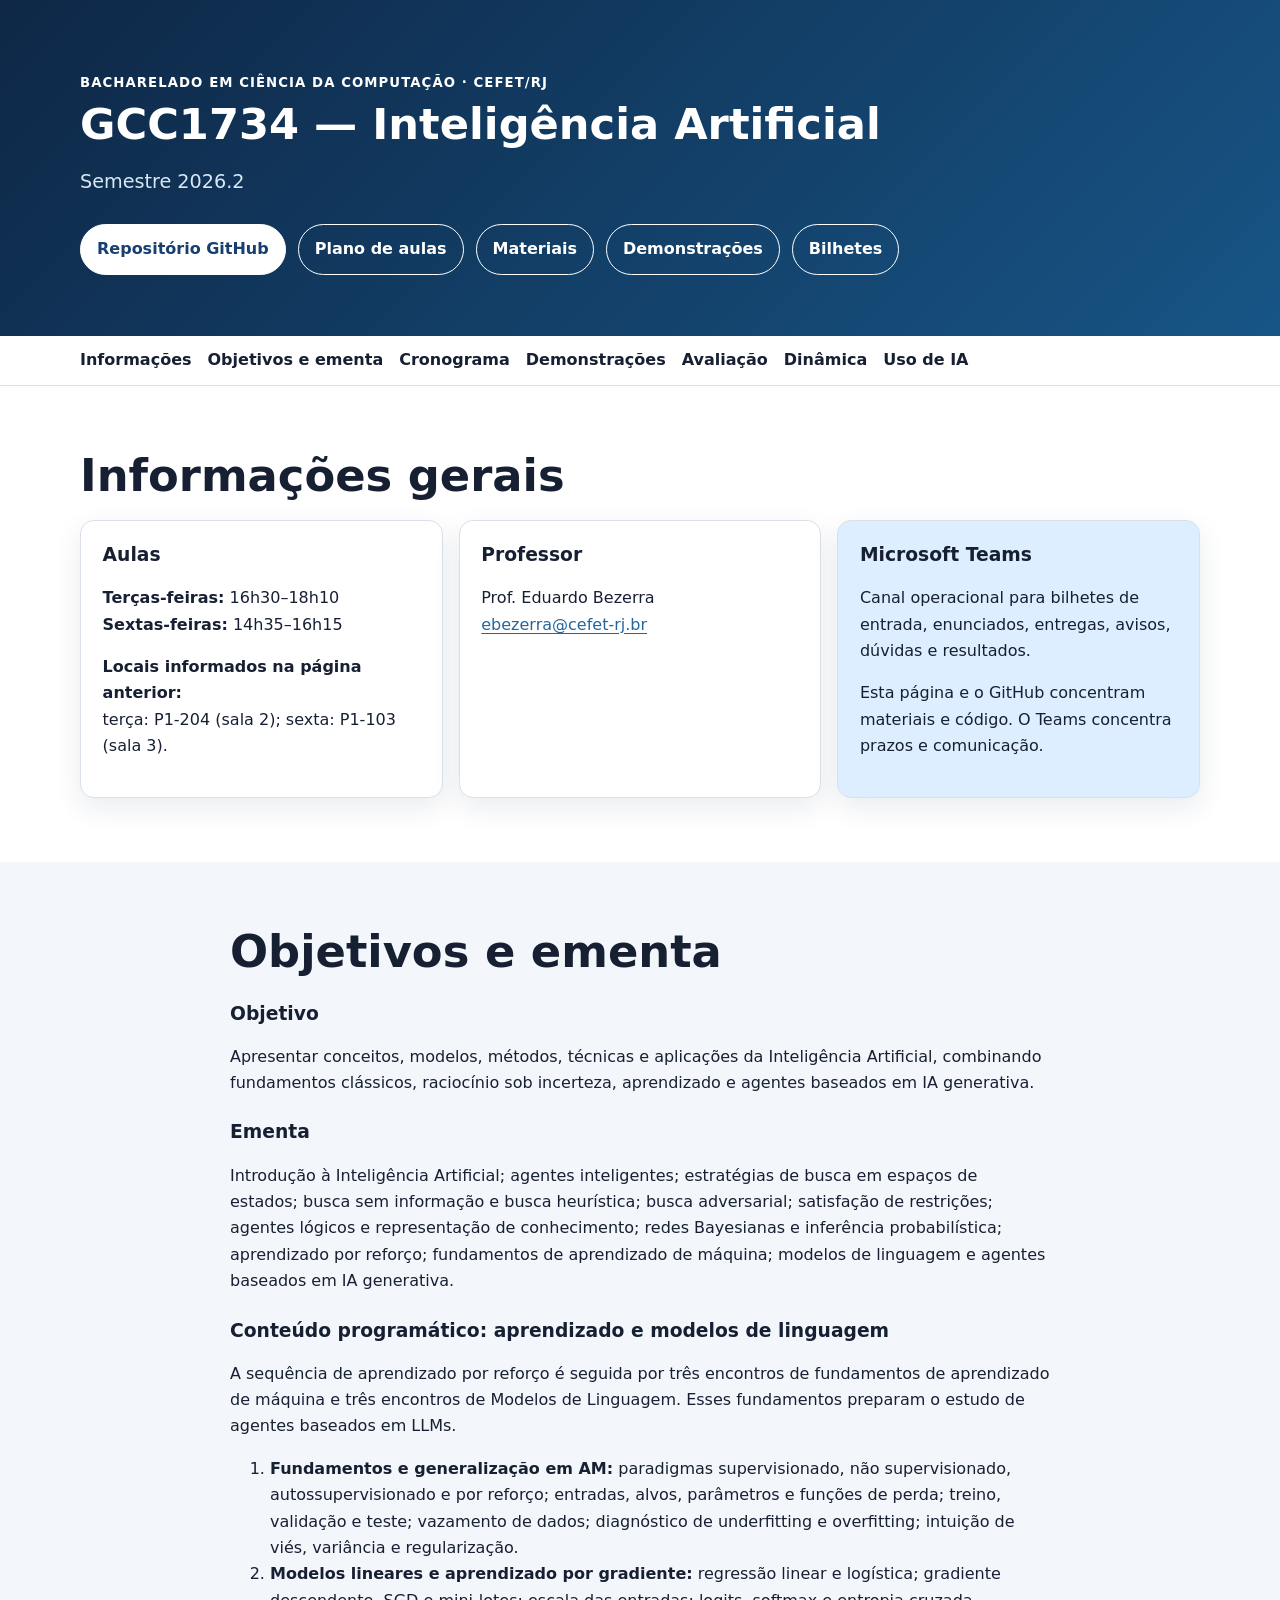
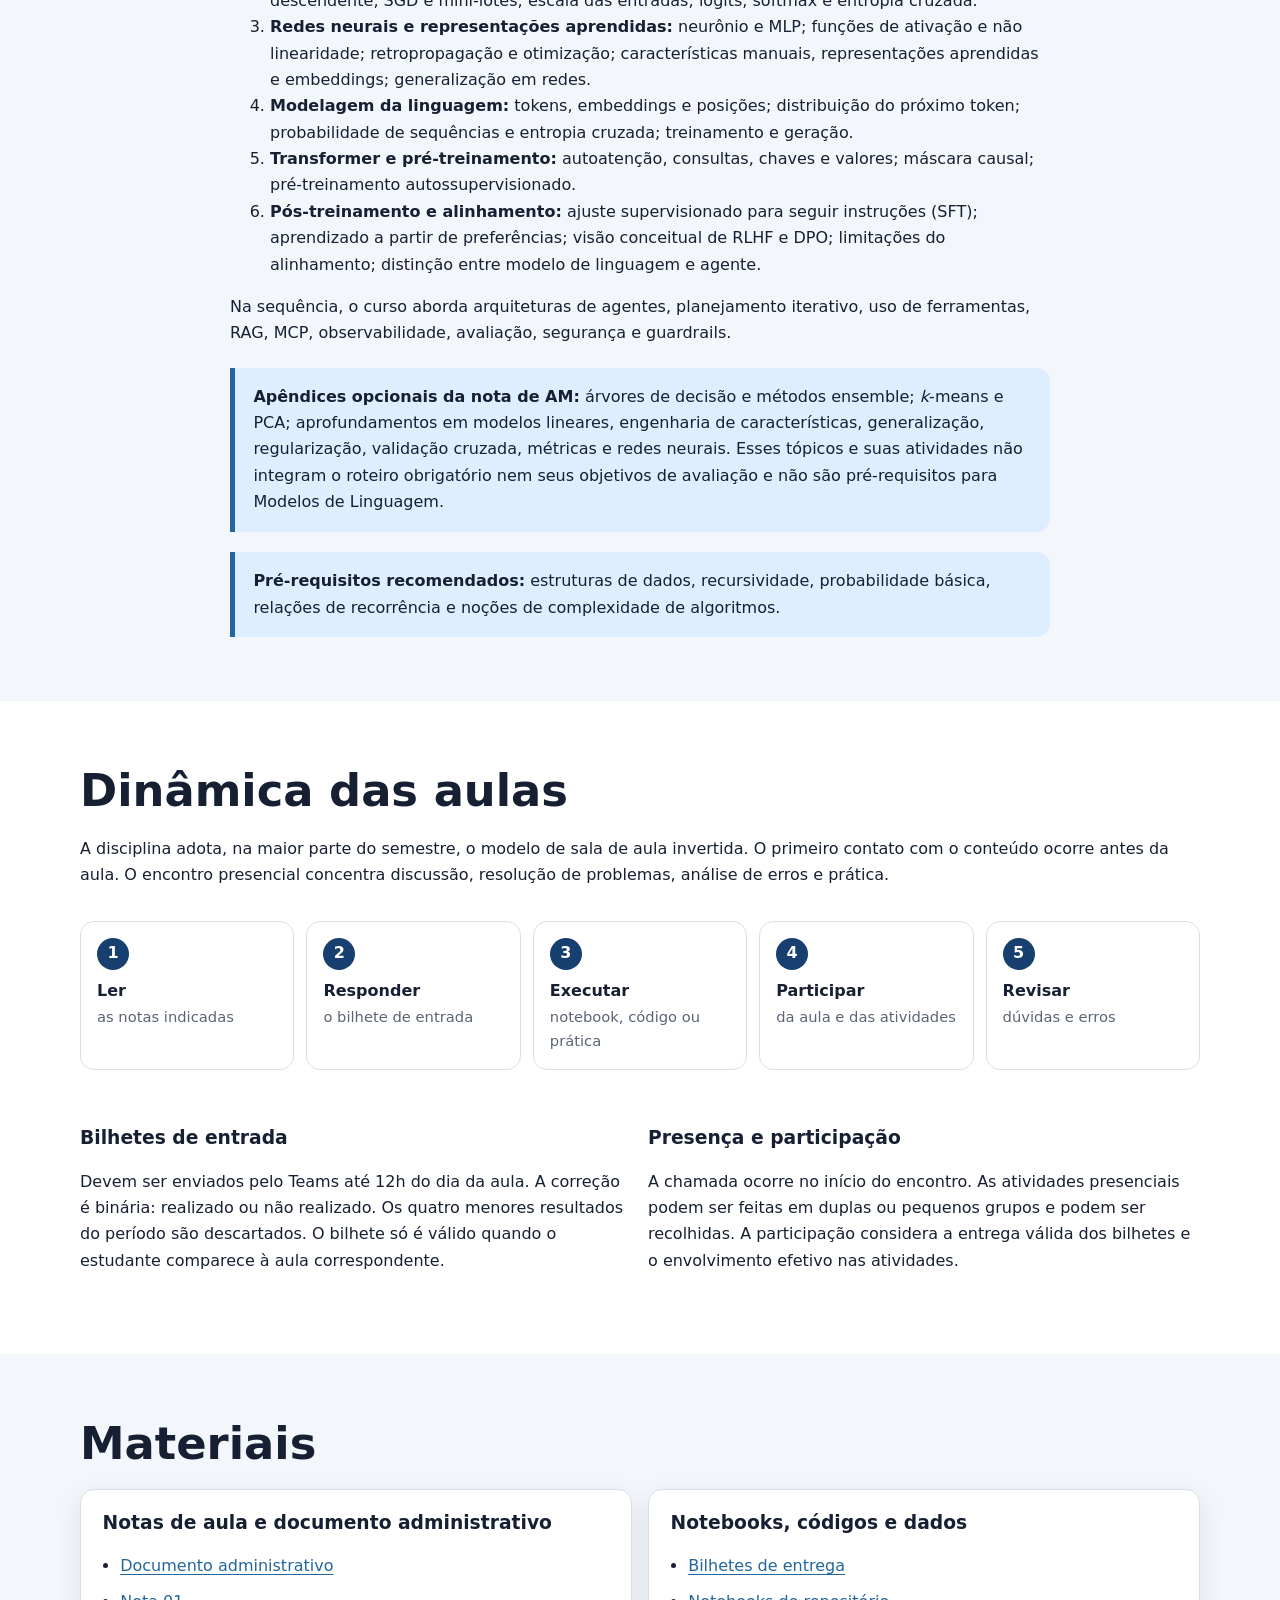
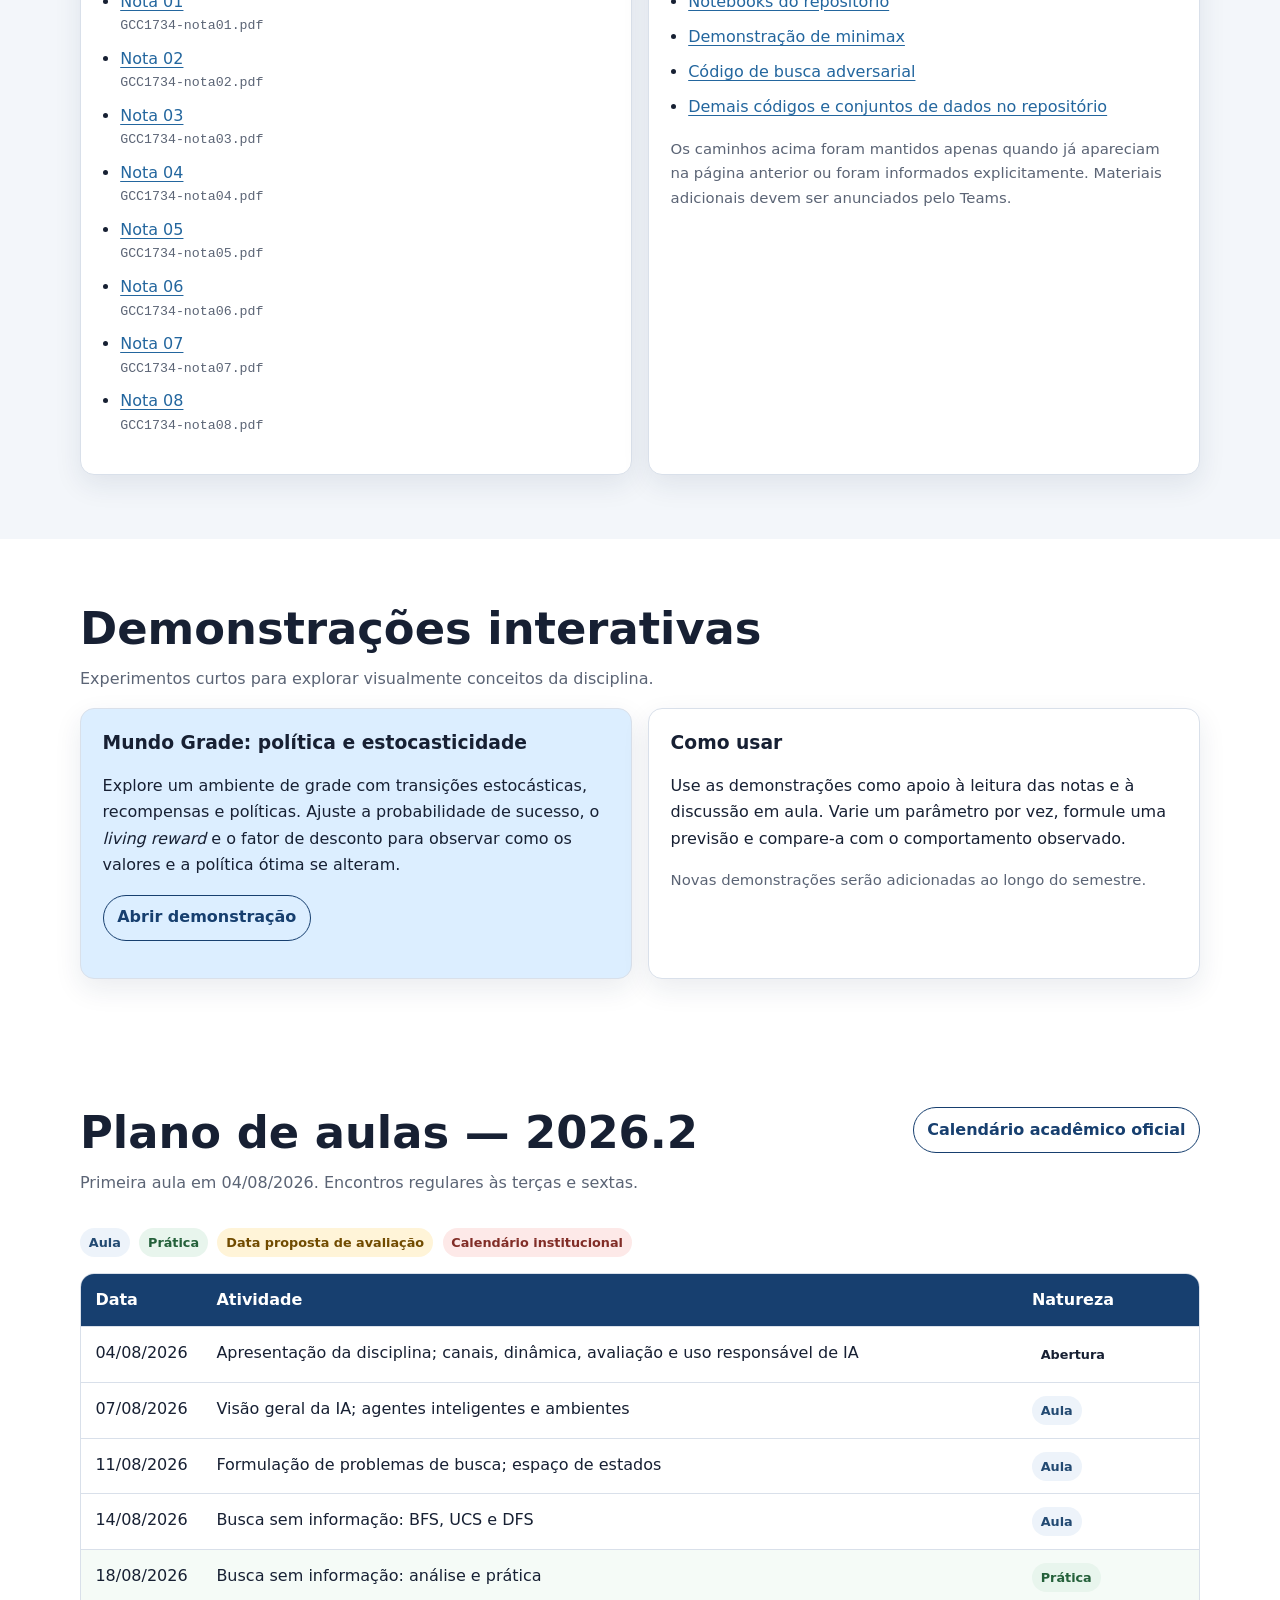
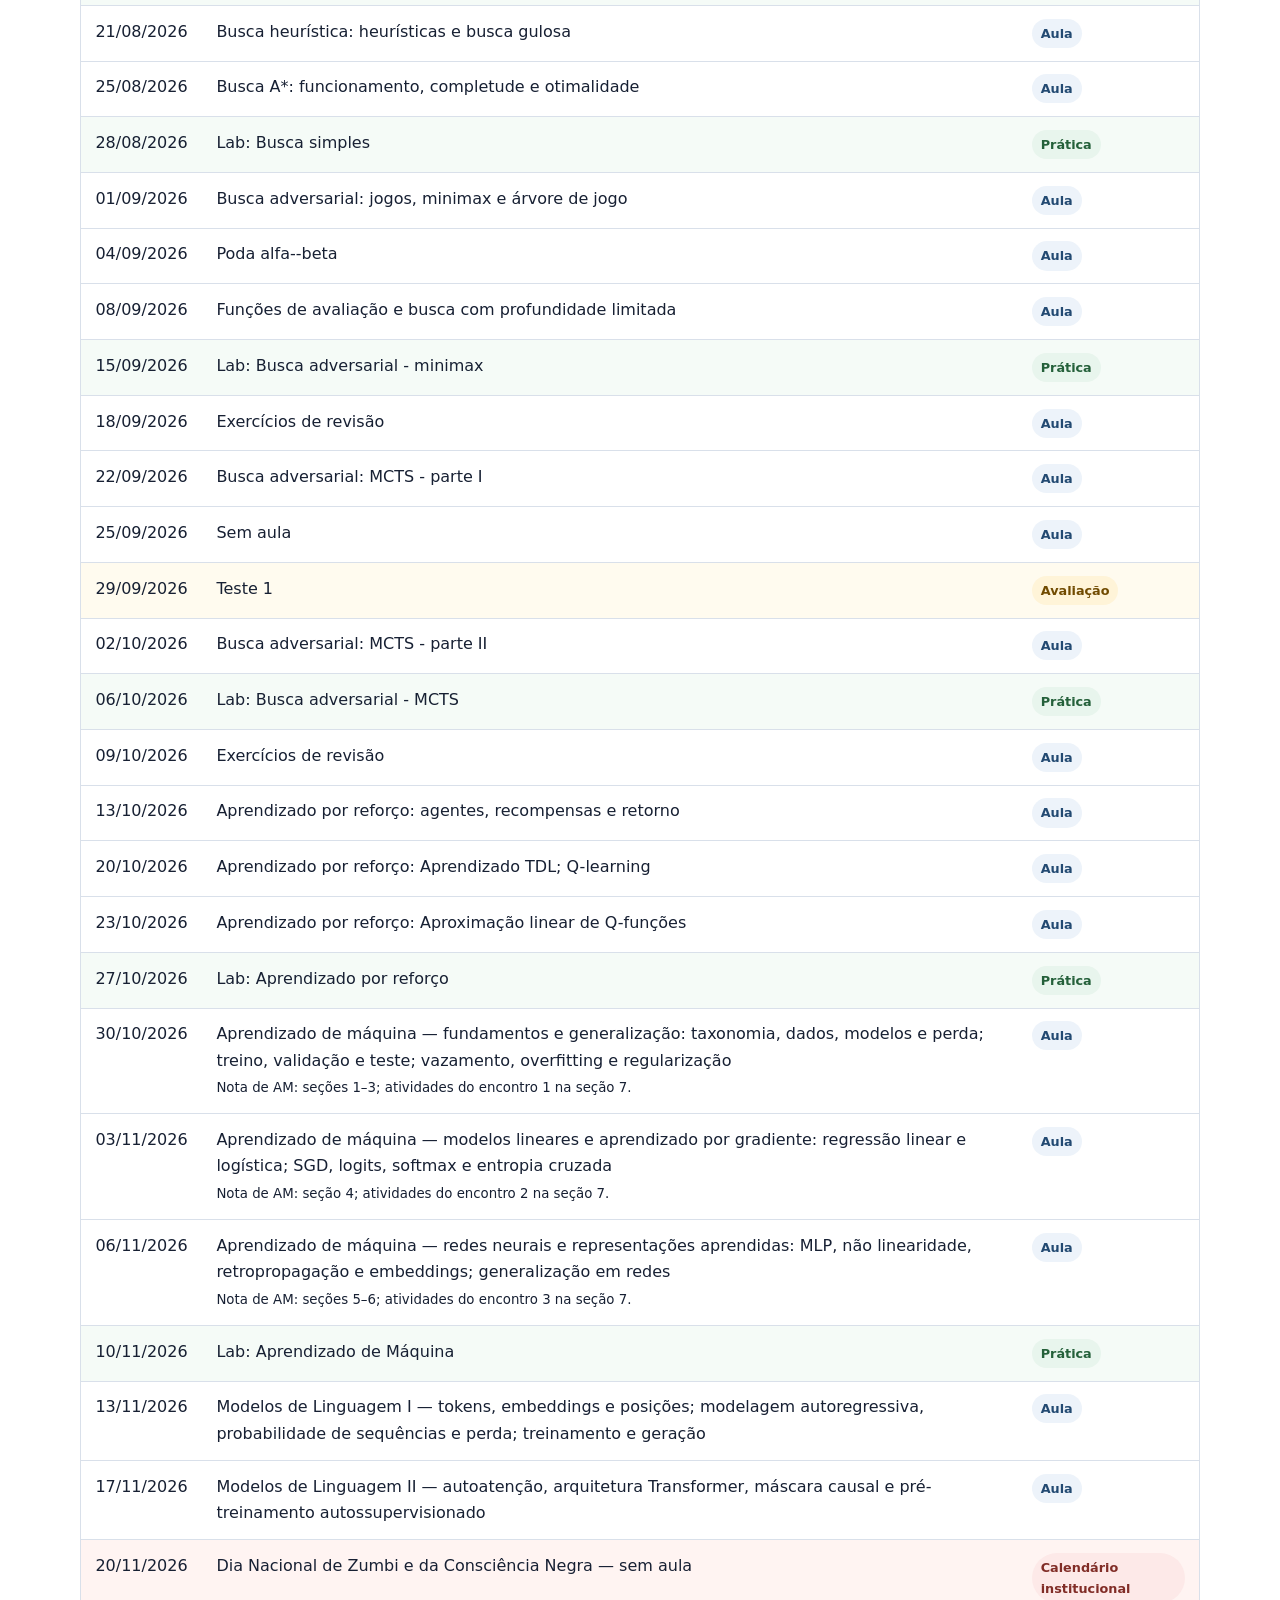
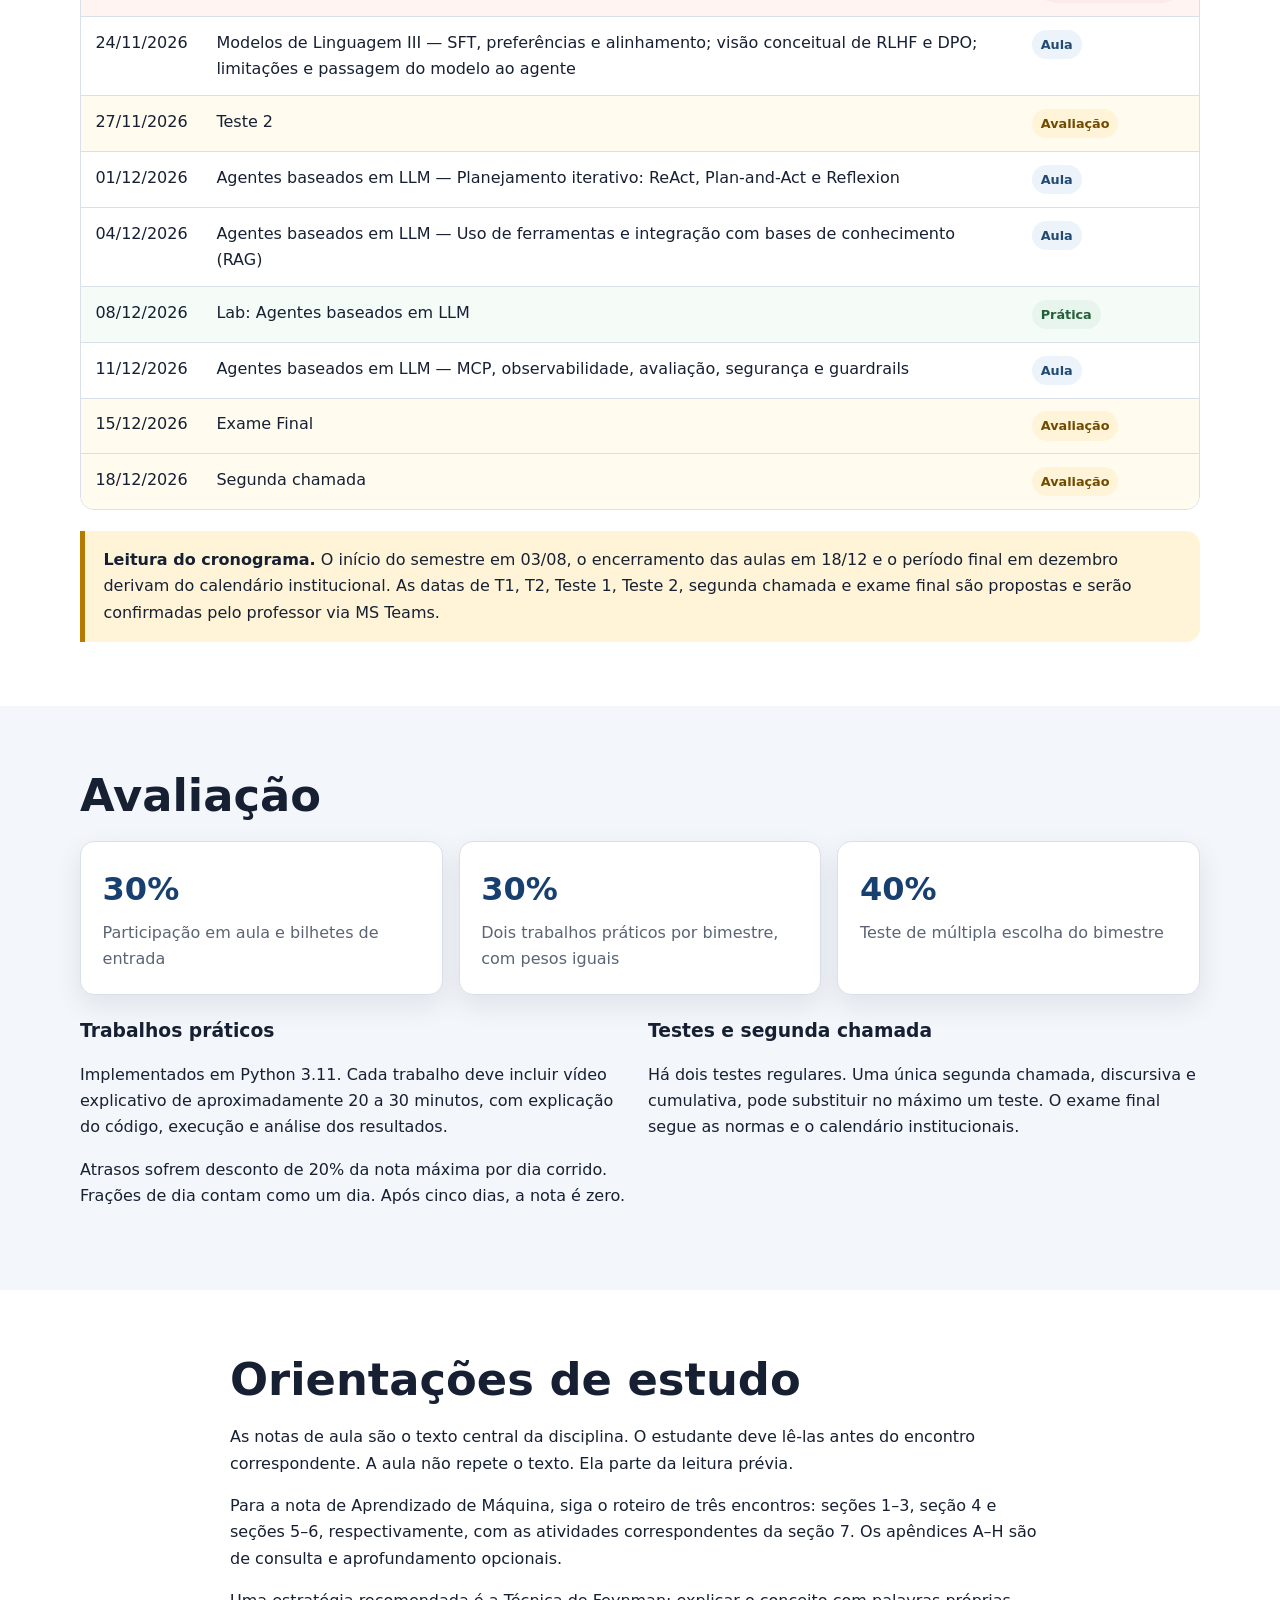
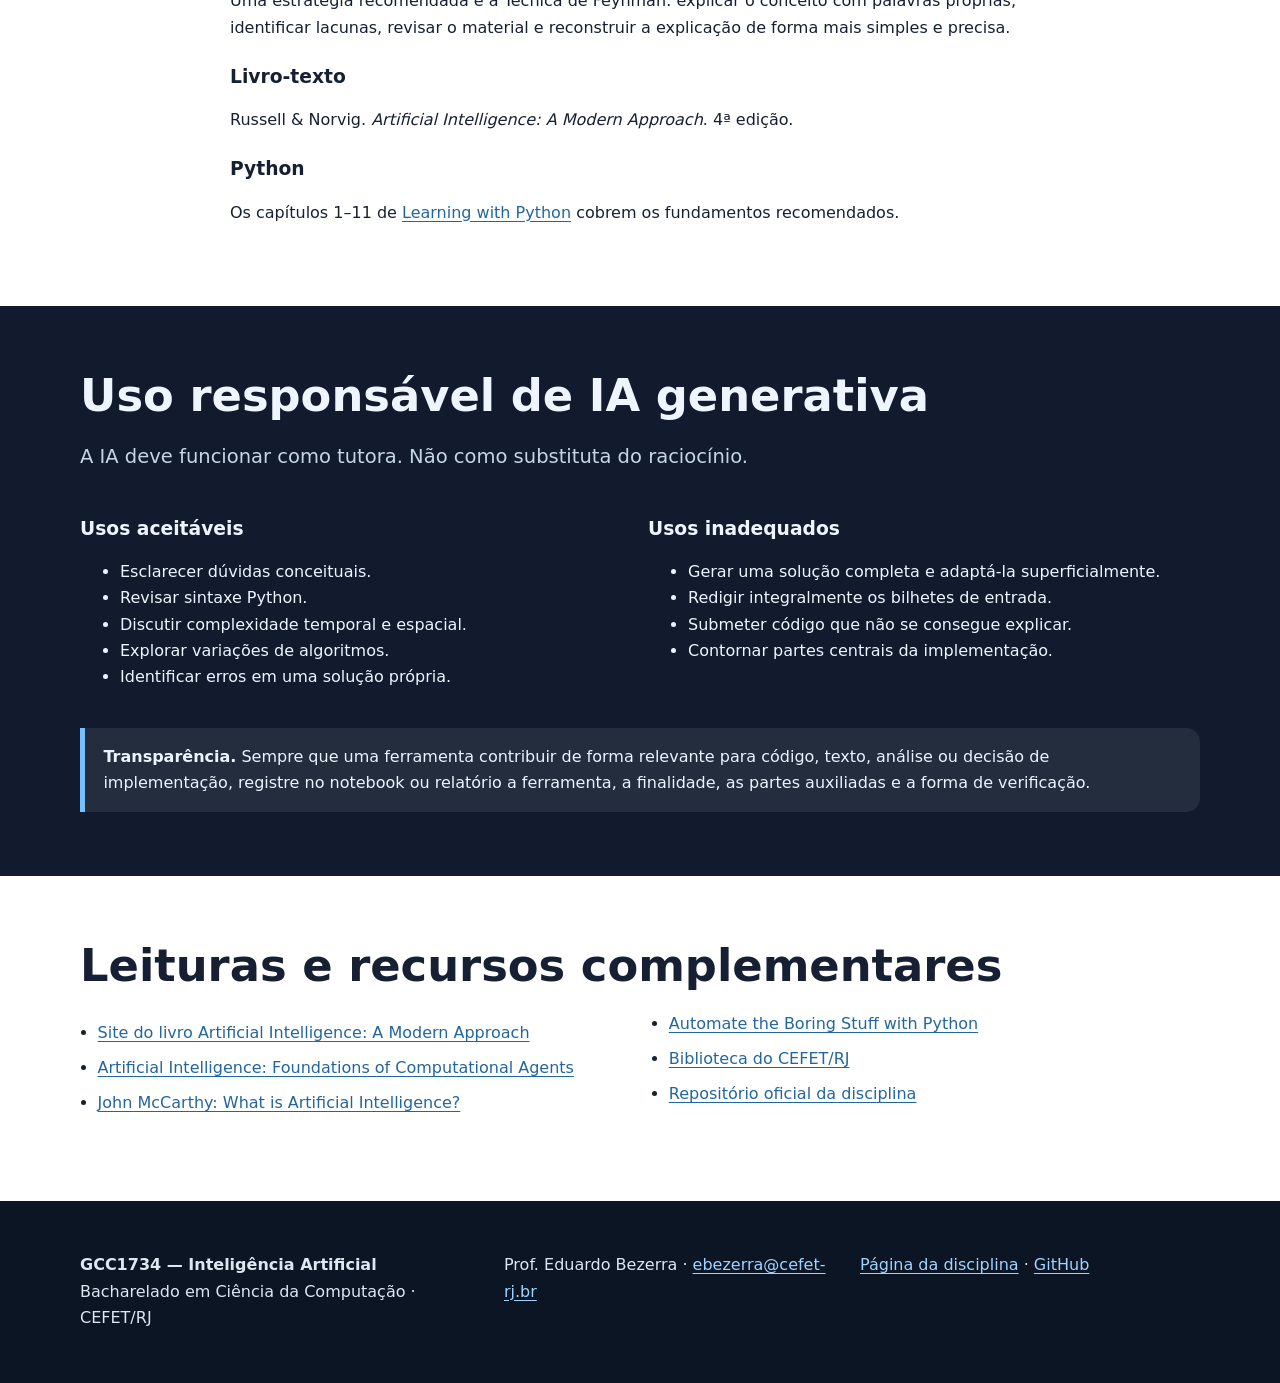
==== commit 22c89d7f: "Adiciona demonstracao interativa a pagina do curso" ====
--- a/docs/index.html
+++ b/docs/index.html
@@ -22,6 +22,7 @@
             GitHub</a>
           <a class="button" href="#plano">Plano de aulas</a>
           <a class="button" href="#materiais">Materiais</a>
+          <a class="button" href="#demos">Demonstrações</a>
           <a class="button"
             href="https://github.com/AILAB-CEFET-RJ/gcc1734/tree/main/bilhetes">Bilhetes</a>
         </div>
@@ -33,6 +34,7 @@
         <a href="#informacoes">Informações</a>
         <a href="#objetivos">Objetivos e ementa</a>
         <a href="#plano">Cronograma</a>
+        <a href="#demos">Demonstrações</a>
         <a href="#avaliacao">Avaliação</a>
         <a href="#metodologia">Dinâmica</a>
         <a href="#ia">Uso de IA</a>
@@ -84,6 +86,48 @@
             inferência probabilística; aprendizado por reforço; fundamentos de
             aprendizado de máquina; modelos de linguagem e agentes baseados em
             IA generativa.</p>
+          <h3>Conteúdo programático: aprendizado e modelos de linguagem</h3>
+          <p>A sequência de aprendizado por reforço é seguida por três encontros
+            de fundamentos de aprendizado de máquina e três encontros de
+            Modelos de Linguagem. Esses fundamentos preparam o estudo de agentes
+            baseados em LLMs.</p>
+          <ol>
+            <li><strong>Fundamentos e generalização em AM:</strong> paradigmas
+              supervisionado, não supervisionado, autossupervisionado e por
+              reforço; entradas, alvos, parâmetros e funções de perda; treino,
+              validação e teste; vazamento de dados; diagnóstico de underfitting
+              e overfitting; intuição de viés, variância e regularização.</li>
+            <li><strong>Modelos lineares e aprendizado por gradiente:</strong>
+              regressão linear e logística; gradiente descendente, SGD e
+              mini-lotes; escala das entradas; logits, softmax e entropia
+              cruzada.</li>
+            <li><strong>Redes neurais e representações aprendidas:</strong>
+              neurônio e MLP; funções de ativação e não linearidade;
+              retropropagação e otimização; características manuais,
+              representações aprendidas e embeddings; generalização em redes.</li>
+            <li><strong>Modelagem da linguagem:</strong> tokens, embeddings e
+              posições; distribuição do próximo token; probabilidade de
+              sequências e entropia cruzada; treinamento e geração.</li>
+            <li><strong>Transformer e pré-treinamento:</strong> autoatenção,
+              consultas, chaves e valores; máscara causal; pré-treinamento
+              autossupervisionado.</li>
+            <li><strong>Pós-treinamento e alinhamento:</strong> ajuste
+              supervisionado para seguir instruções (SFT); aprendizado a partir
+              de preferências; visão conceitual de RLHF e DPO; limitações do
+              alinhamento; distinção entre modelo de linguagem e agente.</li>
+          </ol>
+          <p>Na sequência, o curso aborda arquiteturas de agentes, planejamento
+            iterativo, uso de ferramentas, RAG, MCP, observabilidade, avaliação,
+            segurança e guardrails.</p>
+          <div class="callout">
+            <strong>Apêndices opcionais da nota de AM:</strong> árvores de
+            decisão e métodos ensemble; <em>k</em>-means e PCA; aprofundamentos
+            em modelos lineares, engenharia de características, generalização,
+            regularização, validação cruzada, métricas e redes neurais. Esses
+            tópicos e suas atividades não integram o roteiro obrigatório nem
+            seus objetivos de avaliação e não são pré-requisitos para Modelos
+            de Linguagem.
+          </div>
           <div class="callout">
             <strong>Pré-requisitos recomendados:</strong> estruturas de dados,
             recursividade, probabilidade básica, relações de recorrência e
@@ -197,6 +241,38 @@
         </div>
       </section>
 
+      <section id="demos" class="section">
+        <div class="container">
+          <div class="section-heading">
+            <div>
+              <h2>Demonstrações interativas</h2>
+              <p>Experimentos curtos para explorar visualmente conceitos da
+                disciplina.</p>
+            </div>
+          </div>
+          <div class="grid two">
+            <article class="card accent">
+              <h3>Mundo Grade: política e estocasticidade</h3>
+              <p>Explore um ambiente de grade com transições estocásticas,
+                recompensas e políticas. Ajuste a probabilidade de sucesso, o
+                <em>living reward</em> e o fator de desconto para observar como
+                os valores e a política ótima se alteram.</p>
+              <p><a class="button small"
+                  href="demos/mundo-grade-politica-estocasticidade.html">Abrir
+                  demonstração</a></p>
+            </article>
+            <article class="card">
+              <h3>Como usar</h3>
+              <p>Use as demonstrações como apoio à leitura das notas e à
+                discussão em aula. Varie um parâmetro por vez, formule uma
+                previsão e compare-a com o comportamento observado.</p>
+              <p class="note">Novas demonstrações serão adicionadas ao longo
+                do semestre.</p>
+            </article>
+          </div>
+        </div>
+      </section>
+
       <section id="plano" class="section">
         <div class="container">
           <div class="section-heading">
@@ -281,7 +357,7 @@
                     profundidade limitada</td><td data-label="Natureza"><span
                       class="tag">Aula</span></td></tr>
                 <tr class="practice"><td data-label="Data"><time
-                      datetime="2026-09-11">15/09/2026</time></td><td
+                      datetime="2026-09-15">15/09/2026</time></td><td
                     data-label="Atividade">Lab: Busca adversarial -
                     minimax</td><td data-label="Natureza"><span
                       class="tag">Prática</span></td></tr>
@@ -322,95 +398,102 @@
                 <tr class="class"><td data-label="Data"><time
                       datetime="2026-10-20">20/10/2026</time></td><td
                     data-label="Atividade">Aprendizado por reforço: Aprendizado TDL;
-                    Q-learning, SARSA</td><td data-label="Natureza"><span
+                    Q-learning</td><td data-label="Natureza"><span
                       class="tag">Aula</span></td></tr>
                 <tr class="class"><td data-label="Data"><time
                       datetime="2026-10-23">23/10/2026</time></td><td
-                    data-label="Atividade">Aprendizado por reforço: Aproximação de funções e ambientes
-                    Gymnasium</td><td data-label="Natureza"><span
-                      class="tag">Aula</span></td></tr>
-                <tr class="class"><td data-label="Data"><time
+                    data-label="Atividade">Aprendizado por reforço: Aproximação linear de Q-funções</td><td data-label="Natureza"><span
+                      class="tag">Aula</span></td></tr>
+                <tr class="practice"><td data-label="Data"><time
                       datetime="2026-10-27">27/10/2026</time></td><td
-                    data-label="Atividade">Exploração versus explotação;
-                    técnicas de exploração</td><td data-label="Natureza"><span
-                      class="tag">Aula</span></td></tr>
-                <tr class="practice"><td data-label="Data"><time
-                      datetime="2026-10-30">30/10/2026</time></td><td
                     data-label="Atividade">Lab: Aprendizado por
                     reforço</td><td data-label="Natureza"><span
                       class="tag">Prática</span></td></tr>
                 <tr class="class"><td data-label="Data"><time
+                      datetime="2026-10-30">30/10/2026</time></td><td
+                    data-label="Atividade">Aprendizado de máquina — fundamentos e generalização: taxonomia, dados, modelos e perda; treino, validação e teste; vazamento, overfitting e regularização<br>
+                    <small>Nota de AM: seções 1–3; atividades do encontro 1 na seção 7.</small></td><td
+                    data-label="Natureza"><span
+                      class="tag">Aula</span></td></tr>
+                <tr class="class"><td data-label="Data"><time
                       datetime="2026-11-03">03/11/2026</time></td><td
-                    data-label="Atividade">Aprendizado por reforço: Projeto de funções-recompensa</td><td data-label="Natureza"><span
-                      class="tag">Aula</span></td></tr>
+                    data-label="Atividade">Aprendizado de máquina — modelos lineares e aprendizado por gradiente: regressão linear e logística; SGD, logits, softmax e entropia cruzada<br>
+                    <small>Nota de AM: seção 4; atividades do encontro 2 na seção 7.</small></td><td data-label="Natureza"><span
+                      class="tag">Aula</span></td></tr>
+
                 <tr class="class"><td data-label="Data"><time
                       datetime="2026-11-06">06/11/2026</time></td><td
-                    data-label="Atividade">Aprendizado de máquina: taxonomia e
-                    aprendizado supervisionado</td><td
+                    data-label="Atividade">Aprendizado de máquina — redes neurais e representações aprendidas: MLP, não linearidade, retropropagação e embeddings; generalização em redes<br>
+                    <small>Nota de AM: seções 5–6; atividades do encontro 3 na seção 7.</small></td><td data-label="Natureza"><span
+                      class="tag">Aula</span></td></tr>
+
+                <tr class="practice"><td data-label="Data"><time
+                      datetime="2026-11-10">10/11/2026</time></td><td
+                    data-label="Atividade">Lab: Aprendizado de Máquina</td><td data-label="Natureza"><span
+                      class="tag">Prática</span></td></tr>
+
+                      
+                <tr class="class"><td data-label="Data"><time
+                      datetime="2026-11-13">13/11/2026</time></td><td
+                    data-label="Atividade">Modelos de Linguagem I — tokens, embeddings e posições; modelagem autoregressiva, probabilidade de sequências e perda; treinamento e geração</td><td data-label="Natureza"><span
+                      class="tag">Aula</span></td></tr>
+
+                <tr class="class"><td data-label="Data"><time
+                      datetime="2026-11-17">17/11/2026</time></td><td
+                    data-label="Atividade">Modelos de Linguagem II — autoatenção, arquitetura Transformer, máscara causal e pré-treinamento autossupervisionado</td><td
                     data-label="Natureza"><span
                       class="tag">Aula</span></td></tr>
-                <tr class="class"><td data-label="Data"><time
-                      datetime="2026-11-10">10/11/2026</time></td><td
-                    data-label="Atividade">Modelos lineares e gradiente
-                    descendente</td><td data-label="Natureza"><span
-                      class="tag">Aula</span></td></tr>
-                <tr class="class"><td data-label="Data"><time
-                      datetime="2026-11-13">13/11/2026</time></td><td
-                    data-label="Atividade">Generalização, viés-variância e
-                    regularização</td><td data-label="Natureza"><span
-                      class="tag">Aula</span></td></tr>
-                <tr class="assessment"><td data-label="Data"><time
-                      datetime="2026-11-17">17/11/2026</time></td><td
-                    data-label="Atividade">Teste 2</td><td
-                    data-label="Natureza"><span class="tag">Avaliação</span></td></tr>
+
                 <tr class="holiday"><td data-label="Data"><time
-                      datetime="2026-11-20">20/11/2026</time></td><td
+                    datetime="2026-11-20">20/11/2026</time></td><td
                     data-label="Atividade">Dia Nacional de Zumbi e da
                     Consciência Negra — sem aula</td><td
                     data-label="Natureza"><span class="tag">Calendário
                       institucional</span></td></tr>
+
                 <tr class="class"><td data-label="Data"><time
                       datetime="2026-11-24">24/11/2026</time></td><td
-                    data-label="Atividade">Árvores de decisão e métodos
-                    ensemble</td><td data-label="Natureza"><span
-                      class="tag">Aula</span></td></tr>
-                <tr class="class"><td data-label="Data"><time
+                    data-label="Atividade">Modelos de Linguagem III — SFT, preferências e alinhamento; visão conceitual de RLHF e DPO; limitações e passagem do modelo ao agente</td><td
+                    data-label="Natureza"><span
+                      class="tag">Aula</span></td></tr>
+
+                <tr class="assessment"><td data-label="Data"><time
                       datetime="2026-11-27">27/11/2026</time></td><td
-                    data-label="Atividade">Redes neurais, aprendizado não
-                    supervisionado e embeddings</td><td
-                    data-label="Natureza"><span
-                      class="tag">Aula</span></td></tr>
+                    data-label="Atividade">Teste 2</td><td
+                    data-label="Natureza"><span class="tag">Avaliação</span></td></tr>
+
                 <tr class="class"><td data-label="Data"><time
                       datetime="2026-12-01">01/12/2026</time></td><td
-                    data-label="Atividade">Modelos de linguagem e arquiteturas
-                    de agentes baseados em LLMs</td><td
-                    data-label="Natureza"><span
-                      class="tag">Aula</span></td></tr>
+                    data-label="Atividade">Agentes baseados em LLM — Planejamento iterativo: ReAct,
+                    Plan-and-Act e Reflexion</td><td data-label="Natureza"><span
+                      class="tag">Aula</span></td></tr>
+
                 <tr class="class"><td data-label="Data"><time
                       datetime="2026-12-04">04/12/2026</time></td><td
-                    data-label="Atividade">Planejamento iterativo: ReAct,
-                    Plan-and-Act e Reflexion</td><td data-label="Natureza"><span
-                      class="tag">Aula</span></td></tr>
-                <tr class="class"><td data-label="Data"><time
-                      datetime="2026-12-08">08/12/2026</time></td><td
-                    data-label="Atividade">Uso de ferramentas e integração com
+                    data-label="Atividade">Agentes baseados em LLM — Uso de ferramentas e integração com
                     bases de conhecimento (RAG)</td><td
                     data-label="Natureza"><span
                       class="tag">Aula</span></td></tr>
+
+                <tr class="practice"><td data-label="Data"><time
+                      datetime="2026-12-08">08/12/2026</time></td><td
+                    data-label="Atividade">Lab: Agentes baseados em LLM</td><td data-label="Natureza"><span
+                      class="tag">Prática</span></td></tr>
+
                 <tr class="class"><td data-label="Data"><time
                       datetime="2026-12-11">11/12/2026</time></td><td
-                    data-label="Atividade">MCP, observabilidade, avaliação,
+                    data-label="Atividade">Agentes baseados em LLM — MCP, observabilidade, avaliação,
                     segurança e guardrails</td><td data-label="Natureza"><span
                       class="tag">Aula</span></td></tr>
+                <tr class="assessment"><td data-label="Data"><time
+                      datetime="2026-12-15">15/12/2026</time></td><td
+                    data-label="Atividade">Exame Final</td><td
+                    data-label="Natureza"><span class="tag">Avaliação</span></td></tr>
                 <tr class="assessment"><td data-label="Data"><time
                       datetime="2026-12-18">18/12/2026</time></td><td
                     data-label="Atividade">Segunda chamada</td><td
                     data-label="Natureza"><span class="tag">Avaliação</span></td></tr>
               </tbody>
-                <tr class="assessment"><td data-label="Data"><time
-                      datetime="2026-12-15">15/12/2026</time></td><td
-                    data-label="Atividade">Exame Final</td><td
-                    data-label="Natureza"><span class="tag">Avaliação</span></td></tr>
             </table>
           </div>
 
@@ -419,7 +502,7 @@
             03/08, o encerramento das aulas em 18/12 e o período final em
             dezembro derivam do calendário institucional. As datas de T1, T2,
             Teste 1, Teste 2, segunda chamada e exame final são propostas e
-            serão confirmadas pelo professor no Teams.
+            serão confirmadas pelo professor via MS Teams.
           </div>
         </div>
       </section>
@@ -462,6 +545,10 @@
           <p>As notas de aula são o texto central da disciplina. O estudante
             deve lê-las antes do encontro correspondente. A aula não repete o
             texto. Ela parte da leitura prévia.</p>
+          <p>Para a nota de Aprendizado de Máquina, siga o roteiro de três
+            encontros: seções 1–3, seção 4 e seções 5–6, respectivamente, com as
+            atividades correspondentes da seção 7. Os apêndices A–H são de
+            consulta e aprofundamento opcionais.</p>
           <p>Uma estratégia recomendada é a Técnica de Feynman: explicar o
             conceito com palavras próprias, identificar lacunas, revisar o
             material e reconstruir a explicação de forma mais simples e
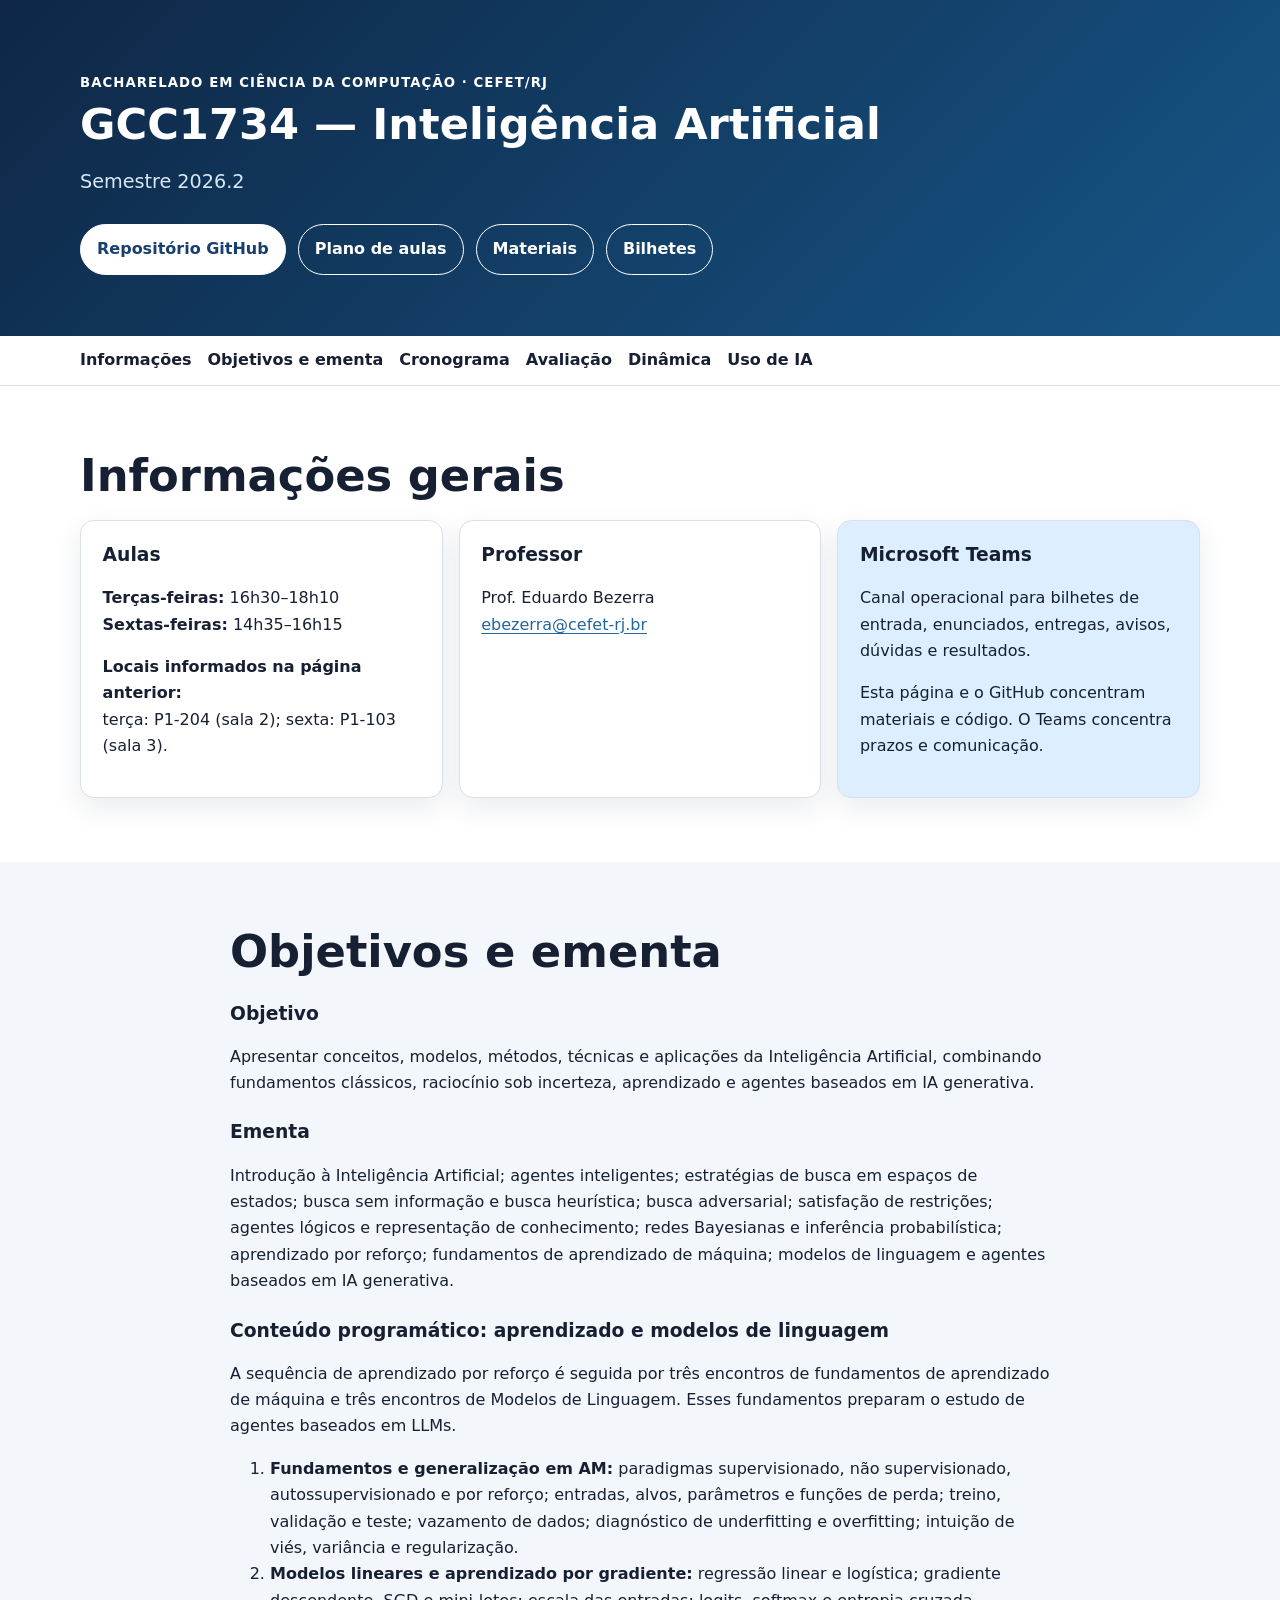
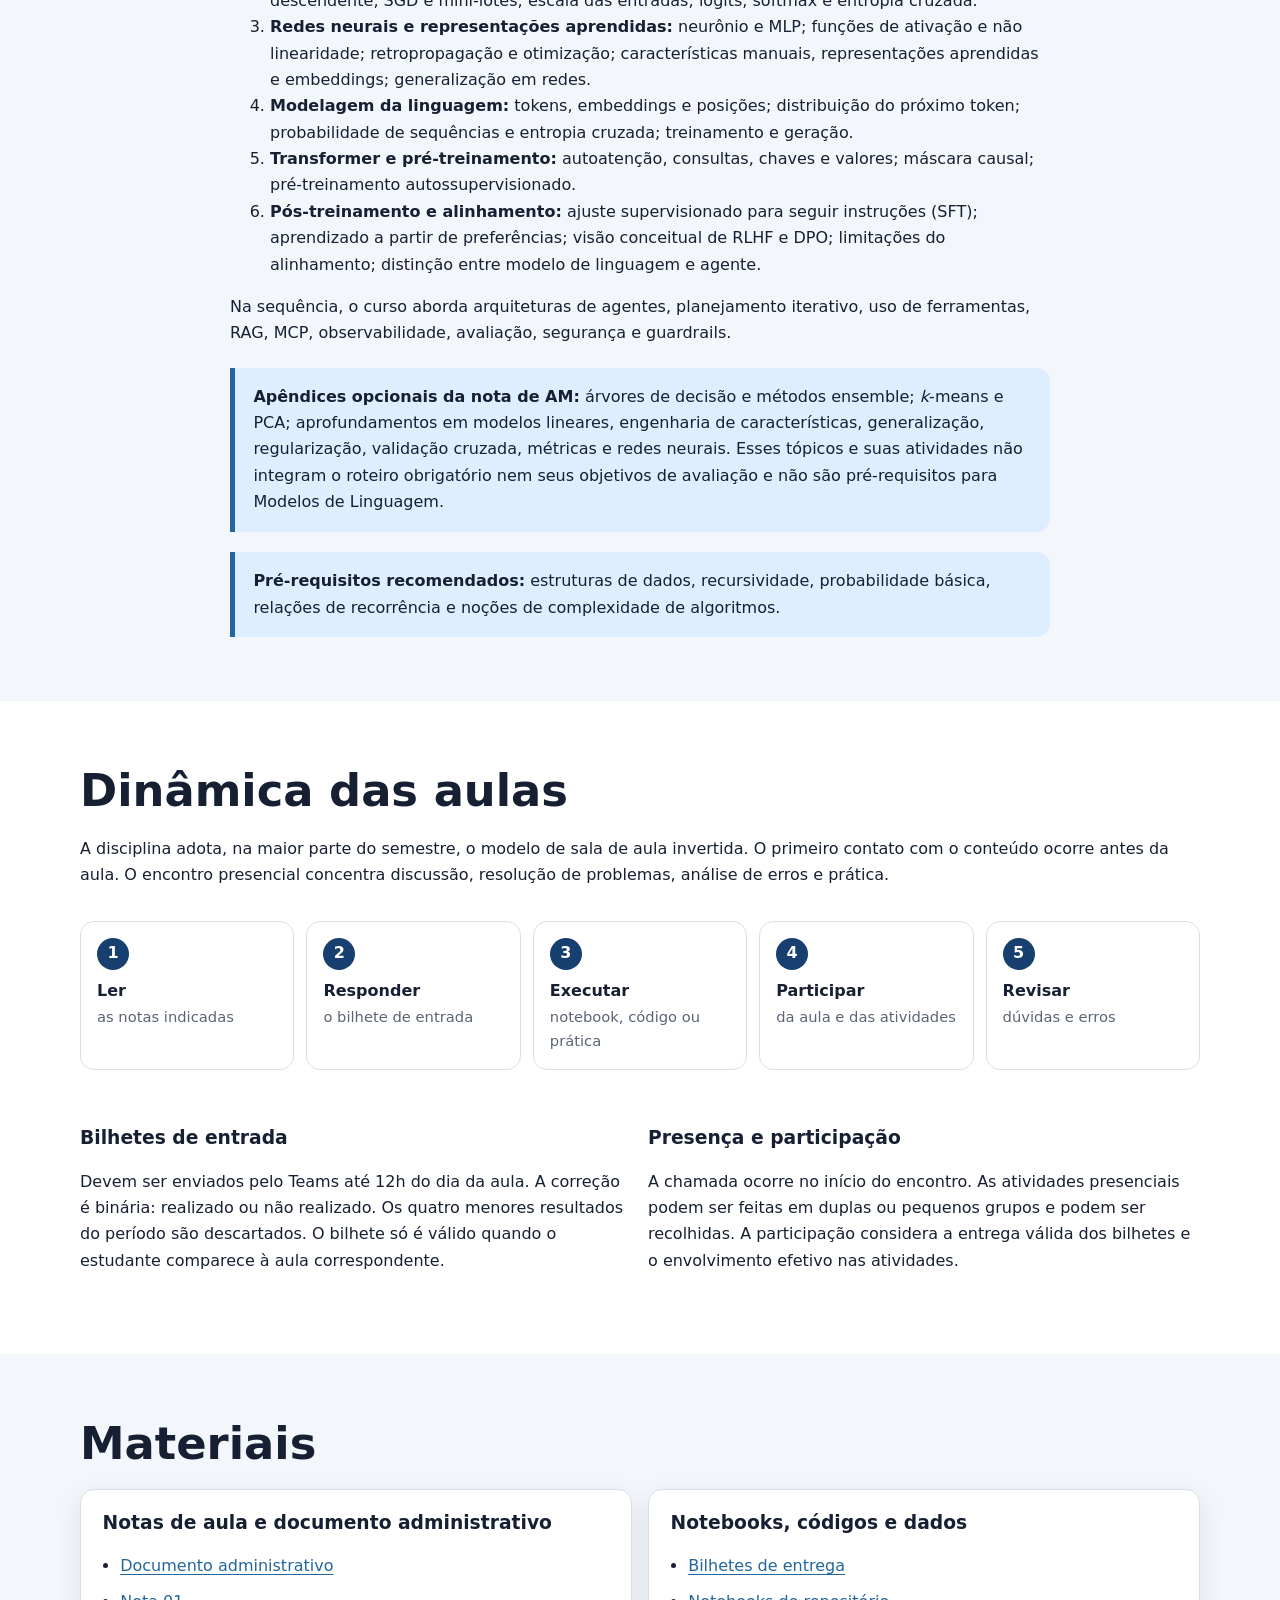
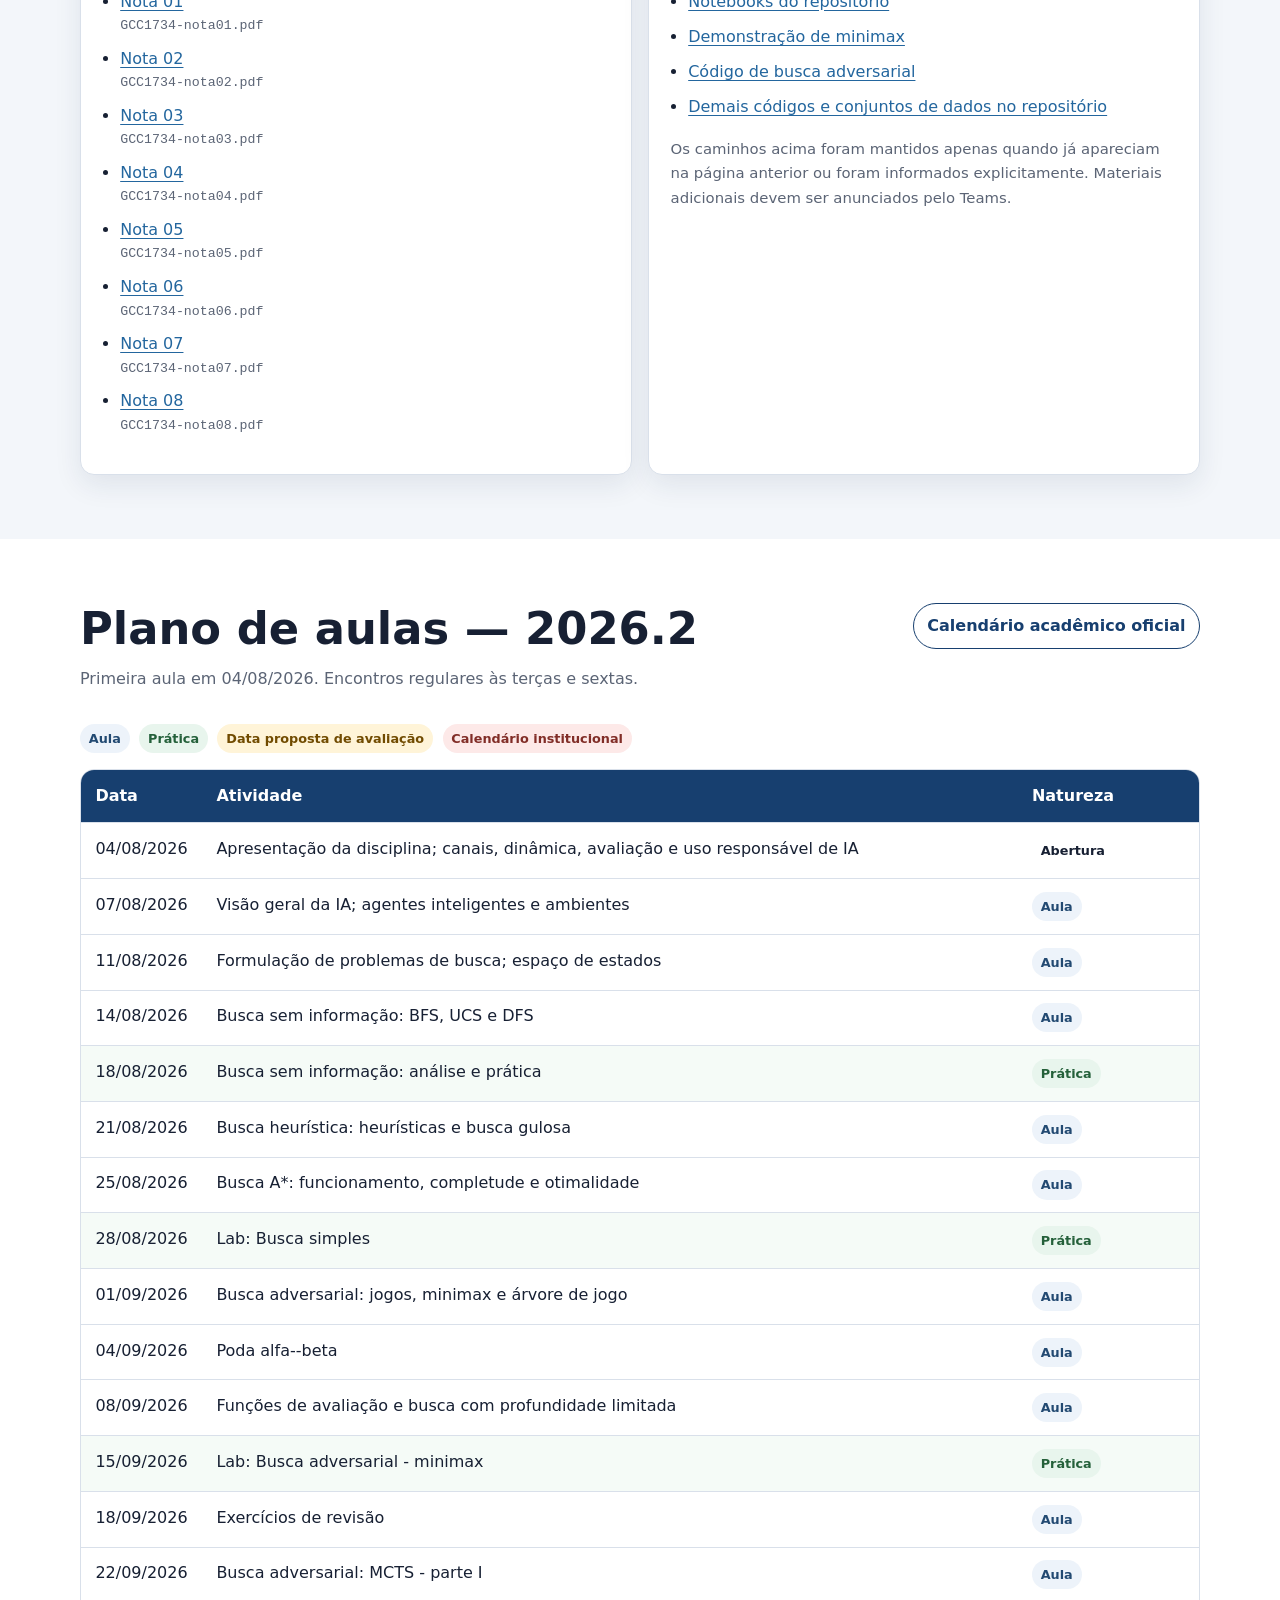
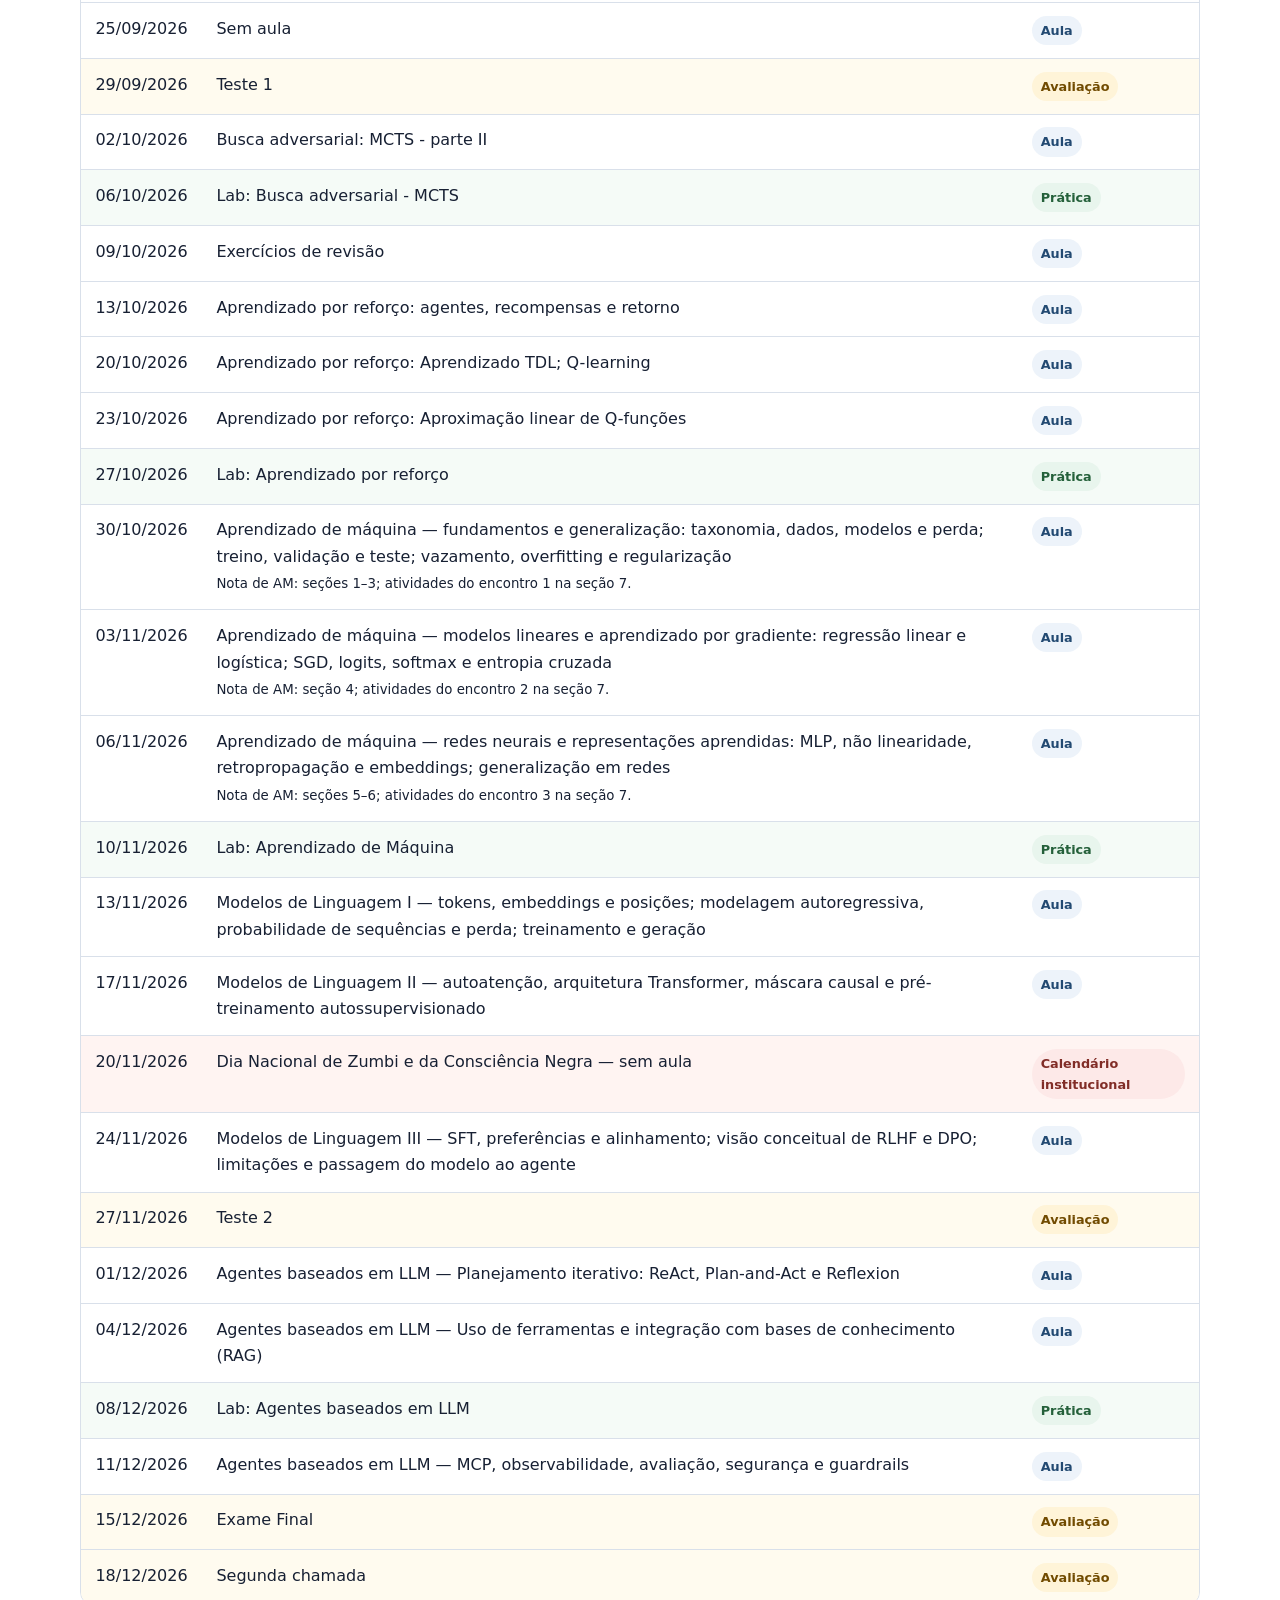
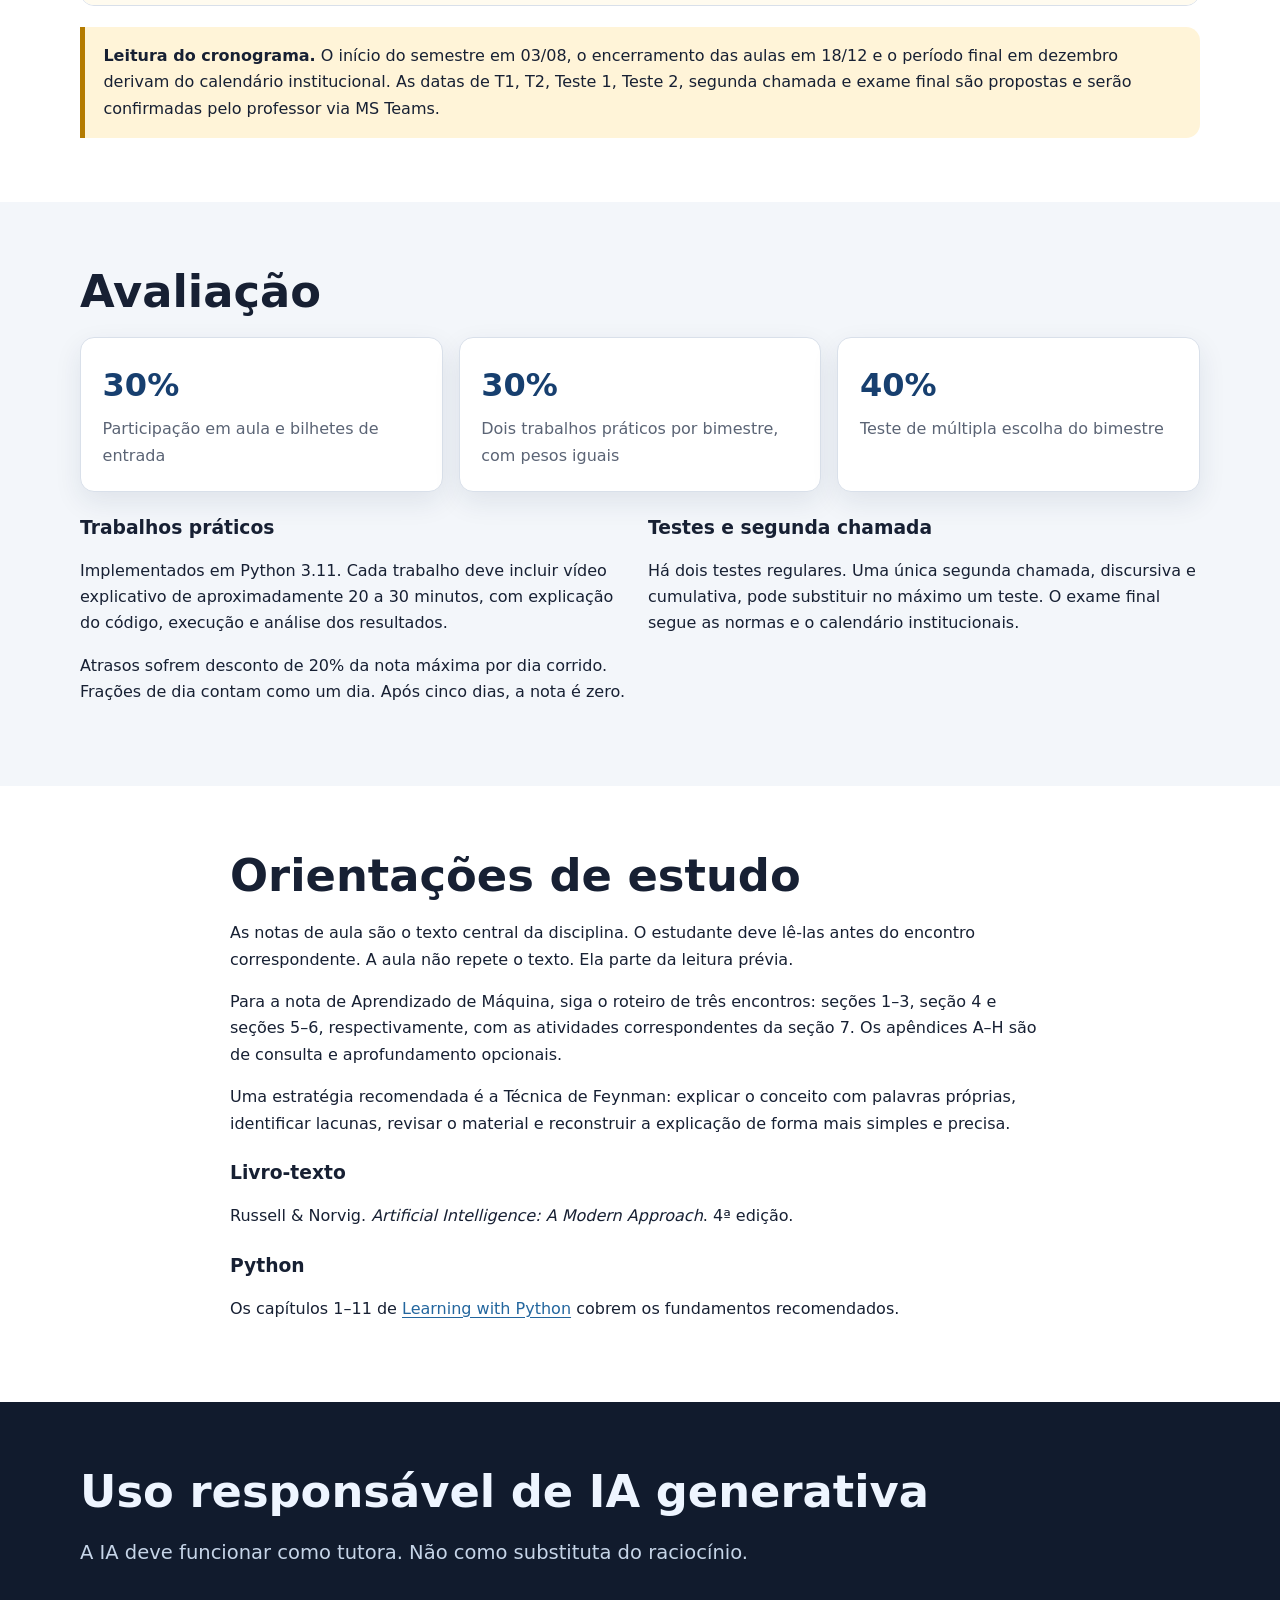
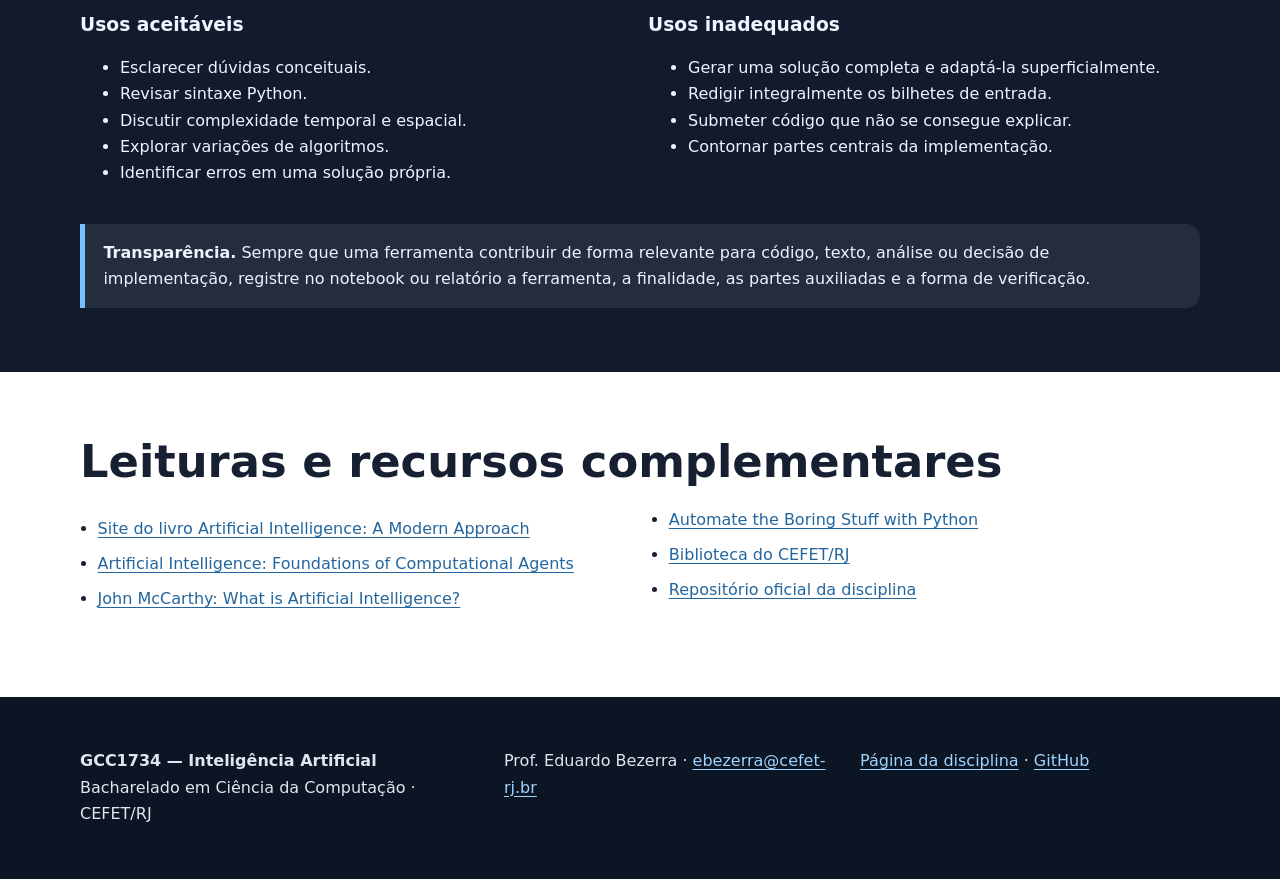
==== commit fae6faf8: "Atualiza conteúdo programático e materiais de AM" ====
--- a/docs/index.html
+++ b/docs/index.html
@@ -22,7 +22,6 @@
             GitHub</a>
           <a class="button" href="#plano">Plano de aulas</a>
           <a class="button" href="#materiais">Materiais</a>
-          <a class="button" href="#demos">Demonstrações</a>
           <a class="button"
             href="https://github.com/AILAB-CEFET-RJ/gcc1734/tree/main/bilhetes">Bilhetes</a>
         </div>
@@ -34,7 +33,6 @@
         <a href="#informacoes">Informações</a>
         <a href="#objetivos">Objetivos e ementa</a>
         <a href="#plano">Cronograma</a>
-        <a href="#demos">Demonstrações</a>
         <a href="#avaliacao">Avaliação</a>
         <a href="#metodologia">Dinâmica</a>
         <a href="#ia">Uso de IA</a>
@@ -241,38 +239,6 @@
         </div>
       </section>
 
-      <section id="demos" class="section">
-        <div class="container">
-          <div class="section-heading">
-            <div>
-              <h2>Demonstrações interativas</h2>
-              <p>Experimentos curtos para explorar visualmente conceitos da
-                disciplina.</p>
-            </div>
-          </div>
-          <div class="grid two">
-            <article class="card accent">
-              <h3>Mundo Grade: política e estocasticidade</h3>
-              <p>Explore um ambiente de grade com transições estocásticas,
-                recompensas e políticas. Ajuste a probabilidade de sucesso, o
-                <em>living reward</em> e o fator de desconto para observar como
-                os valores e a política ótima se alteram.</p>
-              <p><a class="button small"
-                  href="demos/mundo-grade-politica-estocasticidade.html">Abrir
-                  demonstração</a></p>
-            </article>
-            <article class="card">
-              <h3>Como usar</h3>
-              <p>Use as demonstrações como apoio à leitura das notas e à
-                discussão em aula. Varie um parâmetro por vez, formule uma
-                previsão e compare-a com o comportamento observado.</p>
-              <p class="note">Novas demonstrações serão adicionadas ao longo
-                do semestre.</p>
-            </article>
-          </div>
-        </div>
-      </section>
-
       <section id="plano" class="section">
         <div class="container">
           <div class="section-heading">
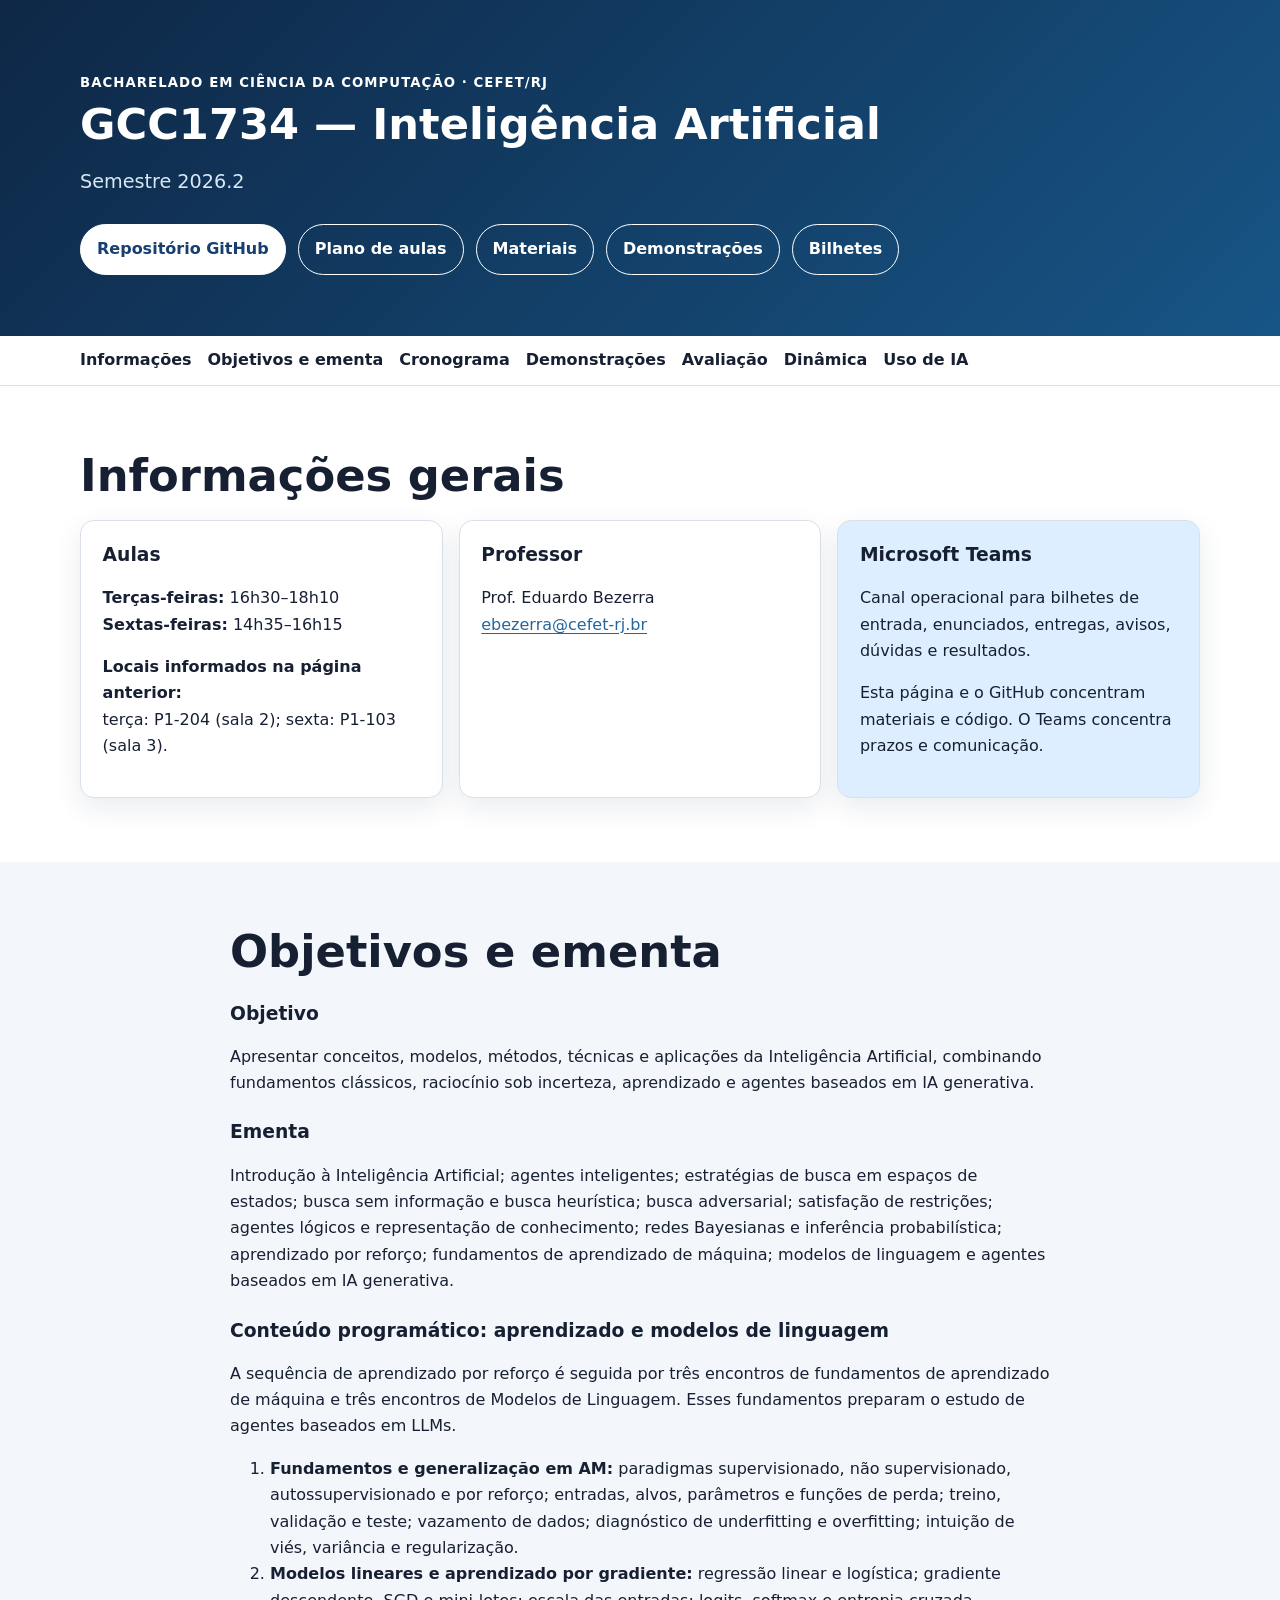
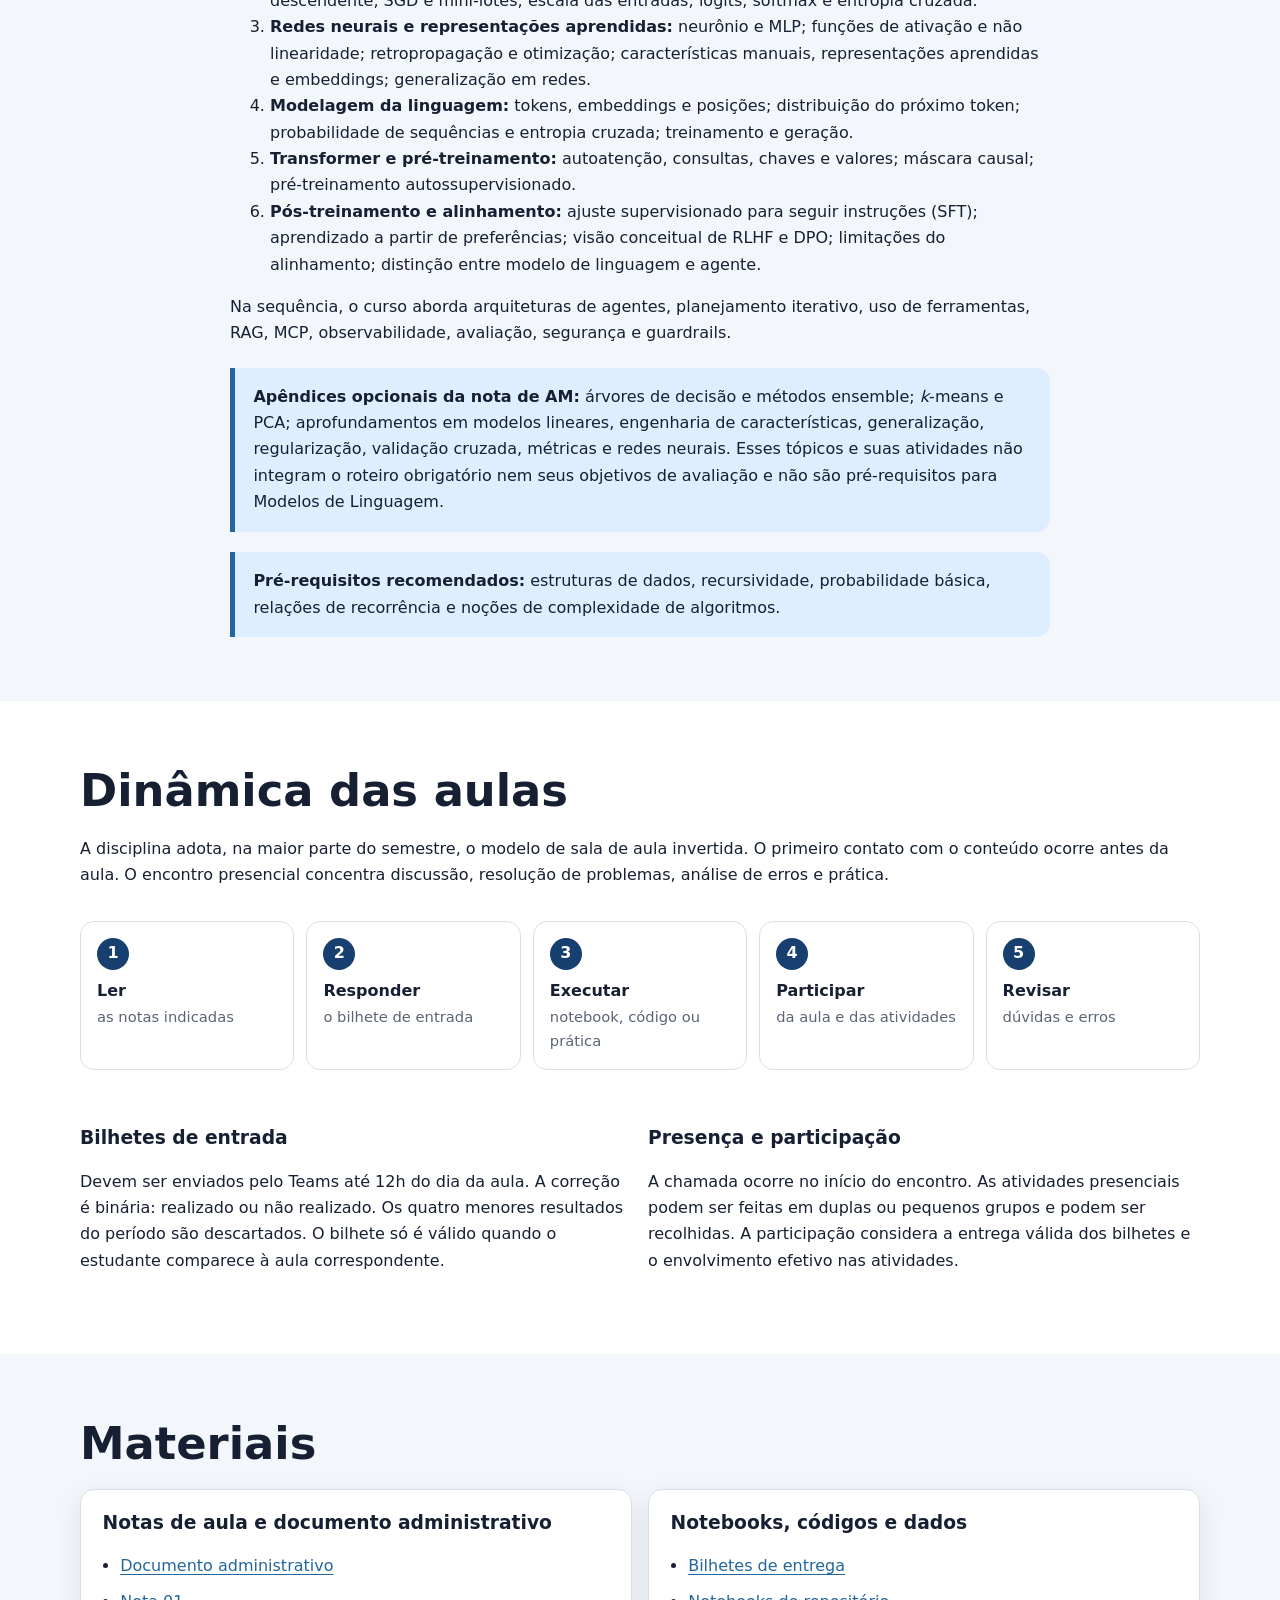
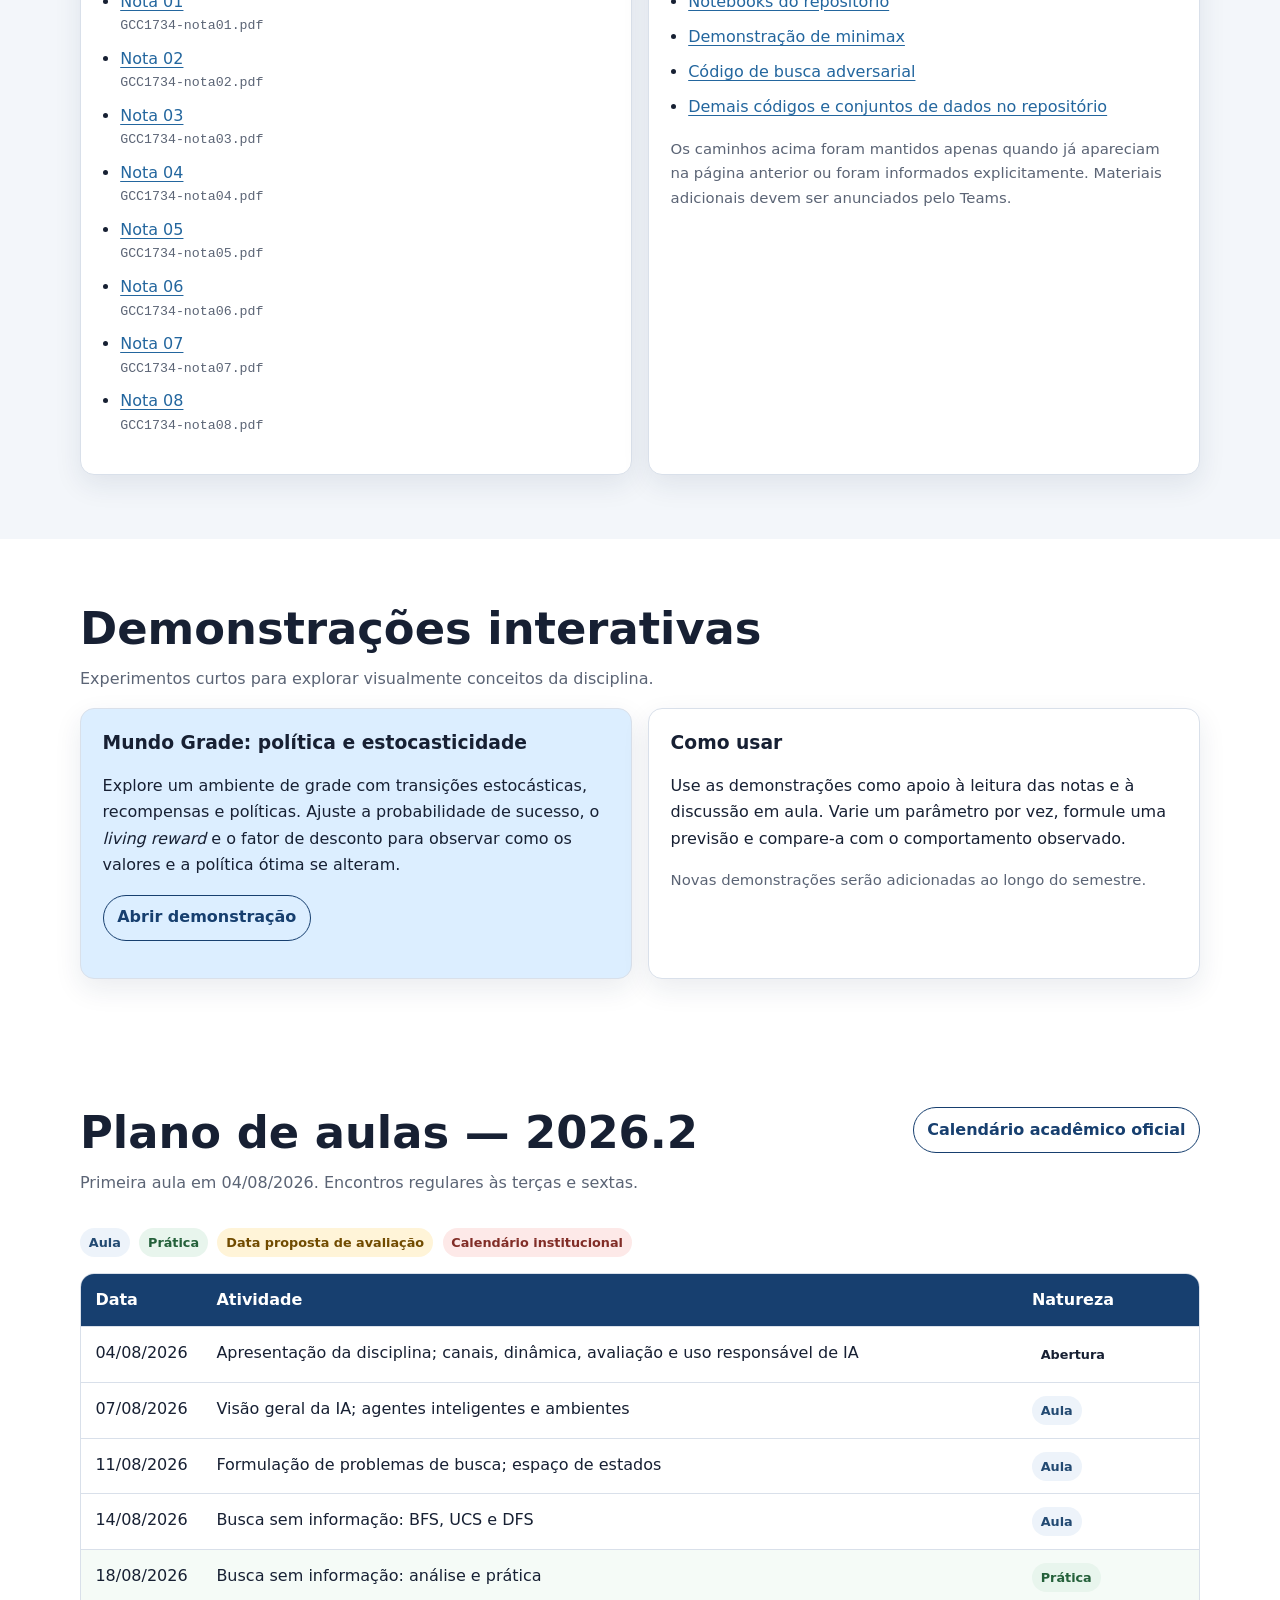
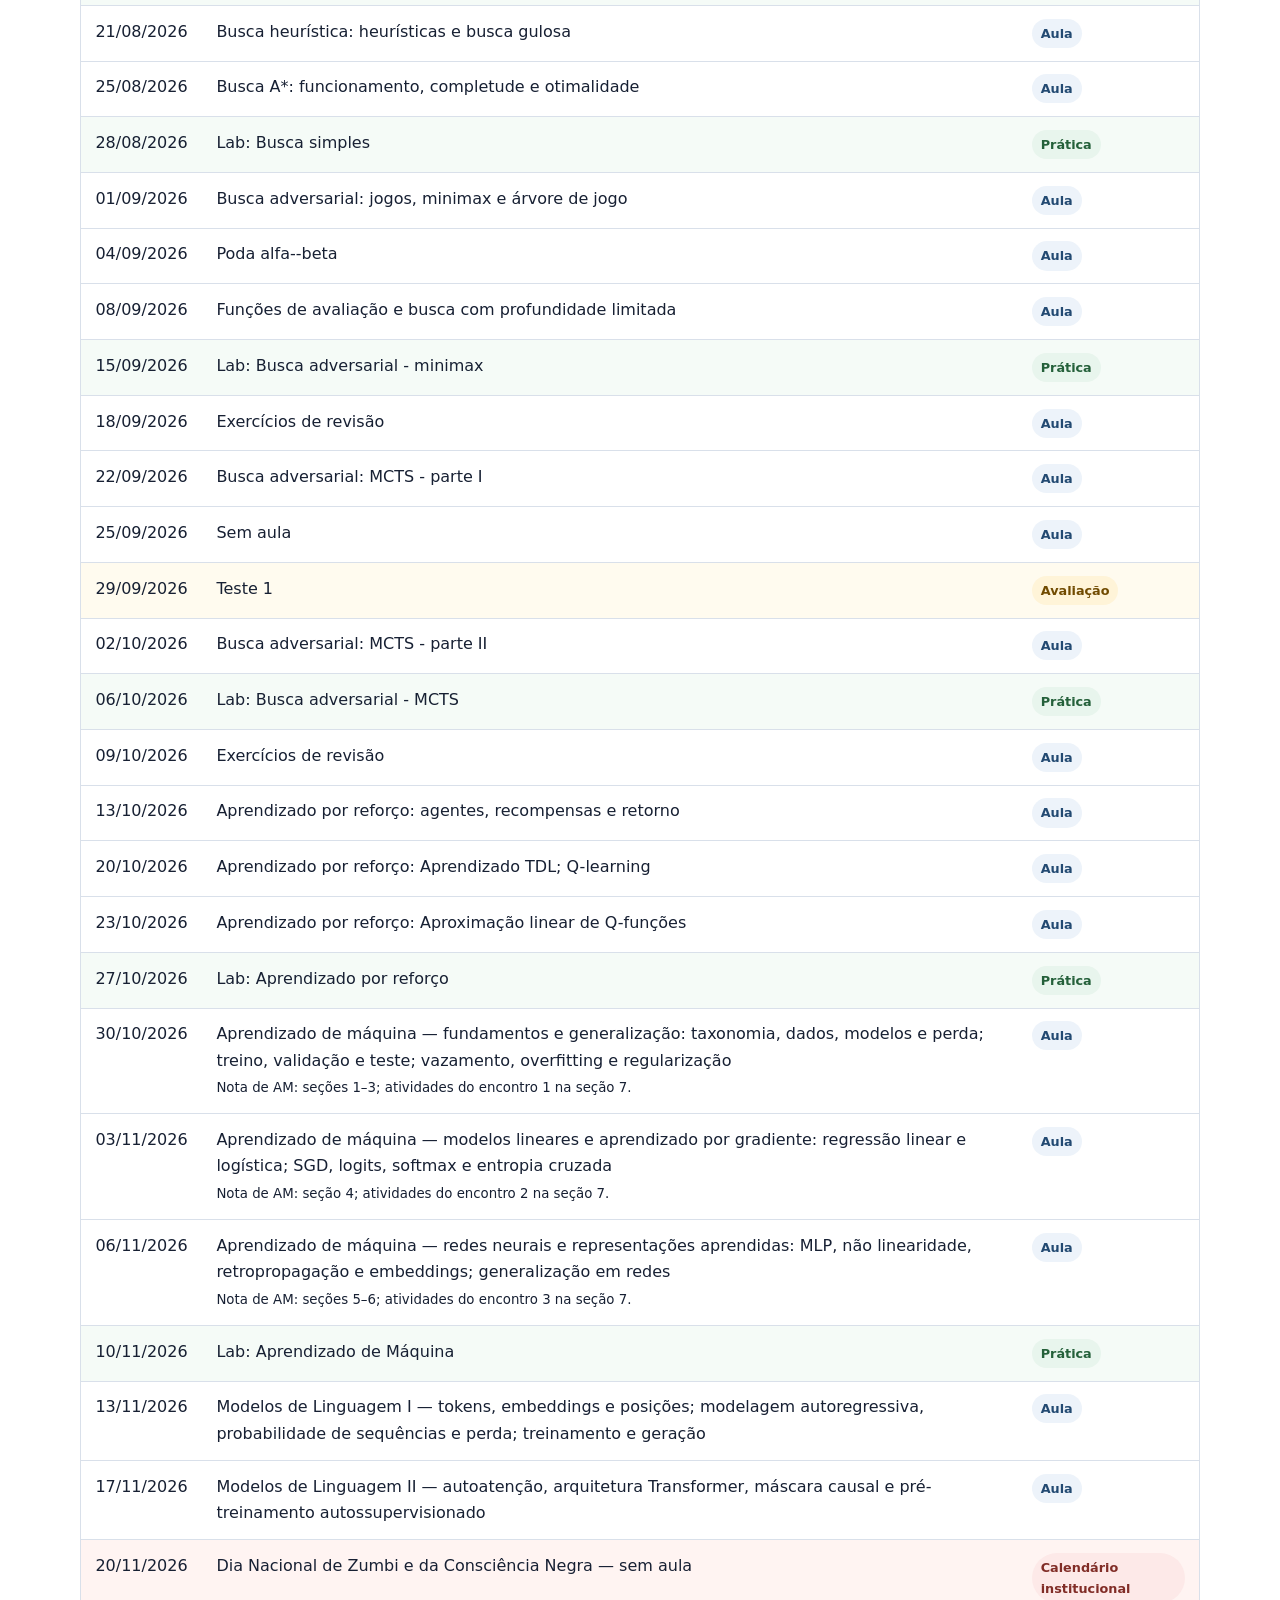
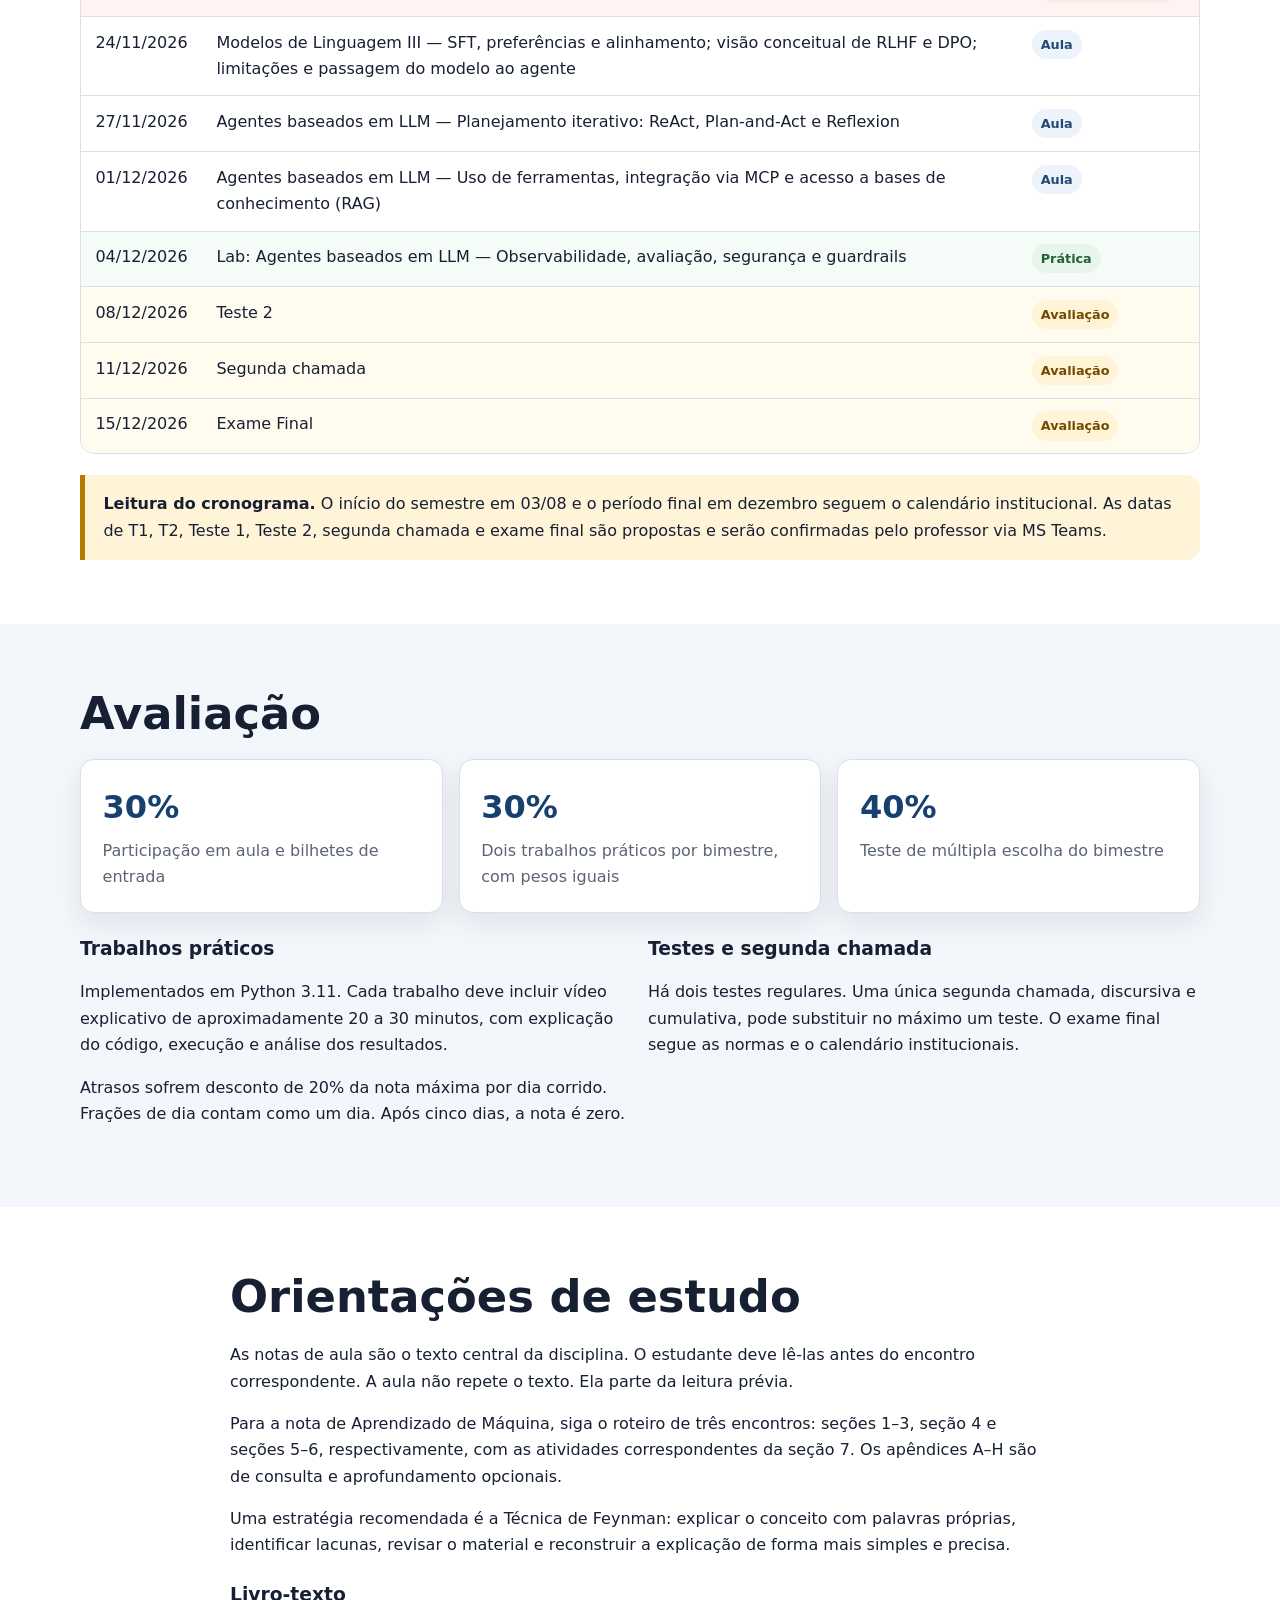
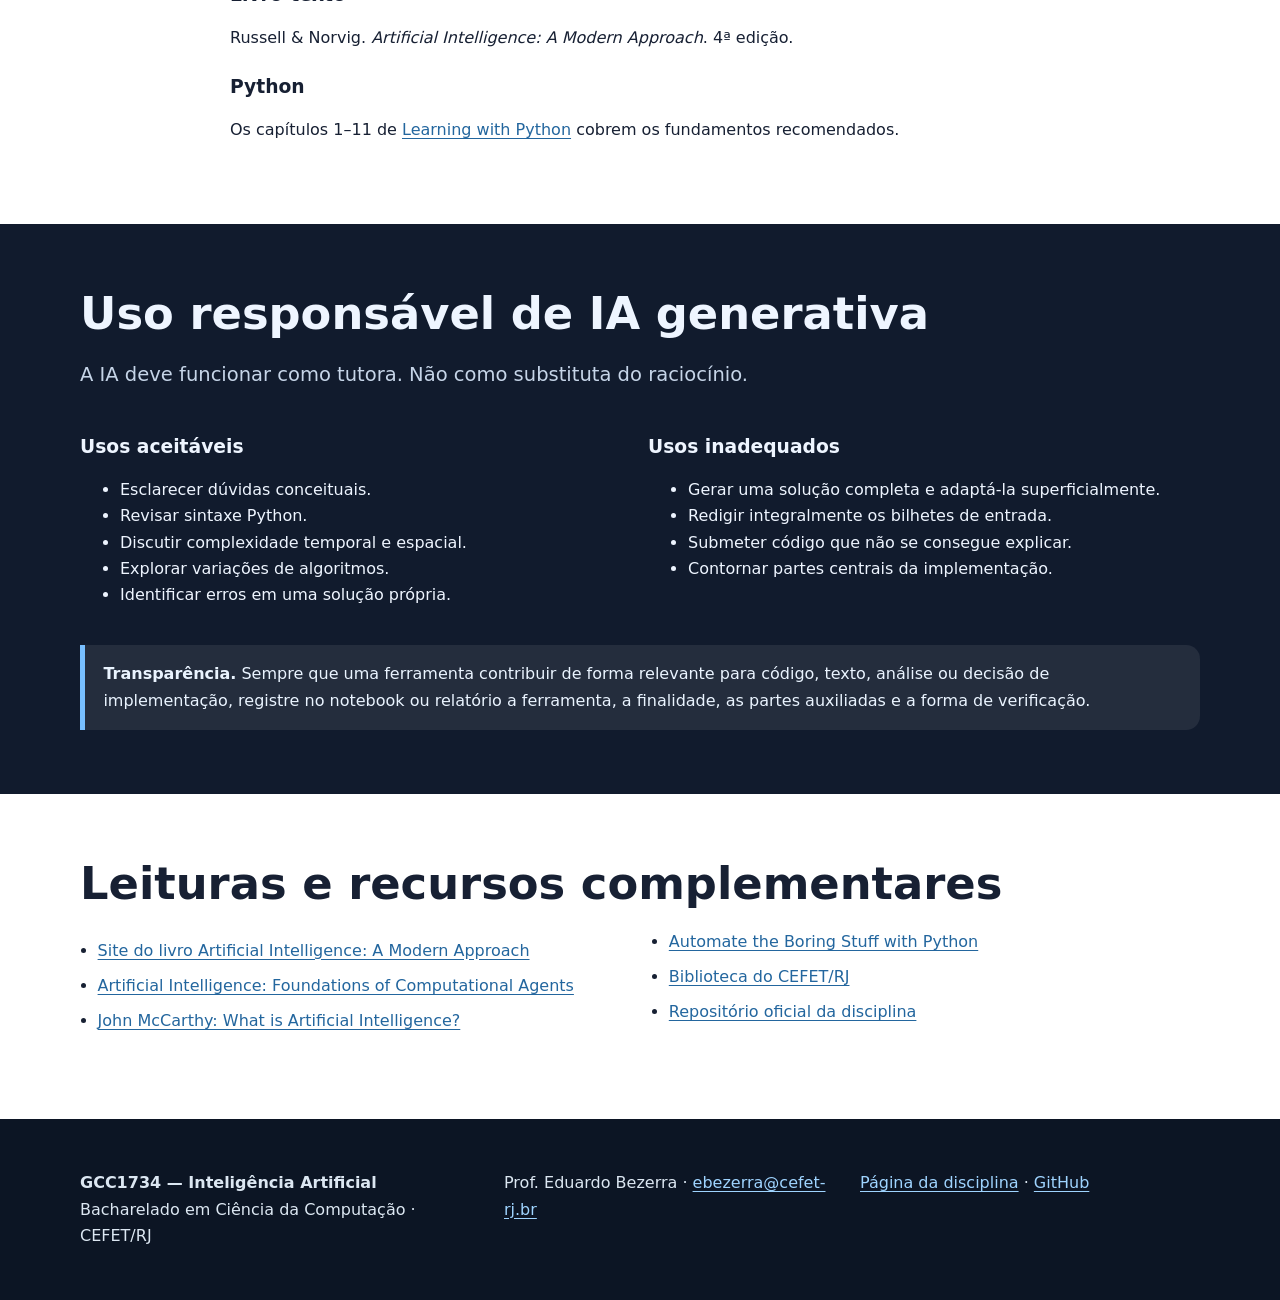
==== commit 88e7813a: "Atualiza o cronograma de aulas e avaliações" ====
--- a/docs/index.html
+++ b/docs/index.html
@@ -22,6 +22,7 @@
             GitHub</a>
           <a class="button" href="#plano">Plano de aulas</a>
           <a class="button" href="#materiais">Materiais</a>
+          <a class="button" href="#demos">Demonstrações</a>
           <a class="button"
             href="https://github.com/AILAB-CEFET-RJ/gcc1734/tree/main/bilhetes">Bilhetes</a>
         </div>
@@ -33,6 +34,7 @@
         <a href="#informacoes">Informações</a>
         <a href="#objetivos">Objetivos e ementa</a>
         <a href="#plano">Cronograma</a>
+        <a href="#demos">Demonstrações</a>
         <a href="#avaliacao">Avaliação</a>
         <a href="#metodologia">Dinâmica</a>
         <a href="#ia">Uso de IA</a>
@@ -239,6 +241,38 @@
         </div>
       </section>
 
+      <section id="demos" class="section">
+        <div class="container">
+          <div class="section-heading">
+            <div>
+              <h2>Demonstrações interativas</h2>
+              <p>Experimentos curtos para explorar visualmente conceitos da
+                disciplina.</p>
+            </div>
+          </div>
+          <div class="grid two">
+            <article class="card accent">
+              <h3>Mundo Grade: política e estocasticidade</h3>
+              <p>Explore um ambiente de grade com transições estocásticas,
+                recompensas e políticas. Ajuste a probabilidade de sucesso, o
+                <em>living reward</em> e o fator de desconto para observar como
+                os valores e a política ótima se alteram.</p>
+              <p><a class="button small"
+                  href="demos/mundo-grade-politica-estocasticidade.html">Abrir
+                  demonstração</a></p>
+            </article>
+            <article class="card">
+              <h3>Como usar</h3>
+              <p>Use as demonstrações como apoio à leitura das notas e à
+                discussão em aula. Varie um parâmetro por vez, formule uma
+                previsão e compare-a com o comportamento observado.</p>
+              <p class="note">Novas demonstrações serão adicionadas ao longo
+                do semestre.</p>
+            </article>
+          </div>
+        </div>
+      </section>
+
       <section id="plano" class="section">
         <div class="container">
           <div class="section-heading">
@@ -423,52 +457,48 @@
                     data-label="Natureza"><span
                       class="tag">Aula</span></td></tr>
 
+                <tr class="class"><td data-label="Data"><time
+                      datetime="2026-11-27">27/11/2026</time></td><td
+                    data-label="Atividade">Agentes baseados em LLM — Planejamento iterativo: ReAct,
+                    Plan-and-Act e Reflexion</td><td data-label="Natureza"><span
+                      class="tag">Aula</span></td></tr>
+
+                <tr class="class"><td data-label="Data"><time
+                      datetime="2026-12-01">01/12/2026</time></td><td
+                    data-label="Atividade">Agentes baseados em LLM — Uso de ferramentas,
+                    integração via MCP e acesso a bases de conhecimento (RAG)</td><td
+                    data-label="Natureza"><span class="tag">Aula</span></td></tr>
+
+                <tr class="practice"><td data-label="Data"><time
+                      datetime="2026-12-04">04/12/2026</time></td><td
+                    data-label="Atividade">Lab: Agentes baseados em LLM — Observabilidade,
+                    avaliação, segurança e guardrails</td><td data-label="Natureza"><span
+                      class="tag">Prática</span></td></tr>
+
                 <tr class="assessment"><td data-label="Data"><time
-                      datetime="2026-11-27">27/11/2026</time></td><td
+                      datetime="2026-12-08">08/12/2026</time></td><td
                     data-label="Atividade">Teste 2</td><td
                     data-label="Natureza"><span class="tag">Avaliação</span></td></tr>
 
-                <tr class="class"><td data-label="Data"><time
-                      datetime="2026-12-01">01/12/2026</time></td><td
-                    data-label="Atividade">Agentes baseados em LLM — Planejamento iterativo: ReAct,
-                    Plan-and-Act e Reflexion</td><td data-label="Natureza"><span
-                      class="tag">Aula</span></td></tr>
-
-                <tr class="class"><td data-label="Data"><time
-                      datetime="2026-12-04">04/12/2026</time></td><td
-                    data-label="Atividade">Agentes baseados em LLM — Uso de ferramentas e integração com
-                    bases de conhecimento (RAG)</td><td
-                    data-label="Natureza"><span
-                      class="tag">Aula</span></td></tr>
-
-                <tr class="practice"><td data-label="Data"><time
-                      datetime="2026-12-08">08/12/2026</time></td><td
-                    data-label="Atividade">Lab: Agentes baseados em LLM</td><td data-label="Natureza"><span
-                      class="tag">Prática</span></td></tr>
-
-                <tr class="class"><td data-label="Data"><time
+                <tr class="assessment"><td data-label="Data"><time
                       datetime="2026-12-11">11/12/2026</time></td><td
-                    data-label="Atividade">Agentes baseados em LLM — MCP, observabilidade, avaliação,
-                    segurança e guardrails</td><td data-label="Natureza"><span
-                      class="tag">Aula</span></td></tr>
+                    data-label="Atividade">Segunda chamada</td><td
+                    data-label="Natureza"><span class="tag">Avaliação</span></td></tr>
+
                 <tr class="assessment"><td data-label="Data"><time
                       datetime="2026-12-15">15/12/2026</time></td><td
                     data-label="Atividade">Exame Final</td><td
                     data-label="Natureza"><span class="tag">Avaliação</span></td></tr>
-                <tr class="assessment"><td data-label="Data"><time
-                      datetime="2026-12-18">18/12/2026</time></td><td
-                    data-label="Atividade">Segunda chamada</td><td
-                    data-label="Natureza"><span class="tag">Avaliação</span></td></tr>
               </tbody>
             </table>
           </div>
 
           <div class="callout warning">
             <strong>Leitura do cronograma.</strong> O início do semestre em
-            03/08, o encerramento das aulas em 18/12 e o período final em
-            dezembro derivam do calendário institucional. As datas de T1, T2,
-            Teste 1, Teste 2, segunda chamada e exame final são propostas e
-            serão confirmadas pelo professor via MS Teams.
+            03/08 e o período final em dezembro seguem o calendário
+            institucional. As datas de T1, T2, Teste 1, Teste 2, segunda
+            chamada e exame final são propostas e serão confirmadas pelo
+            professor via MS Teams.
           </div>
         </div>
       </section>
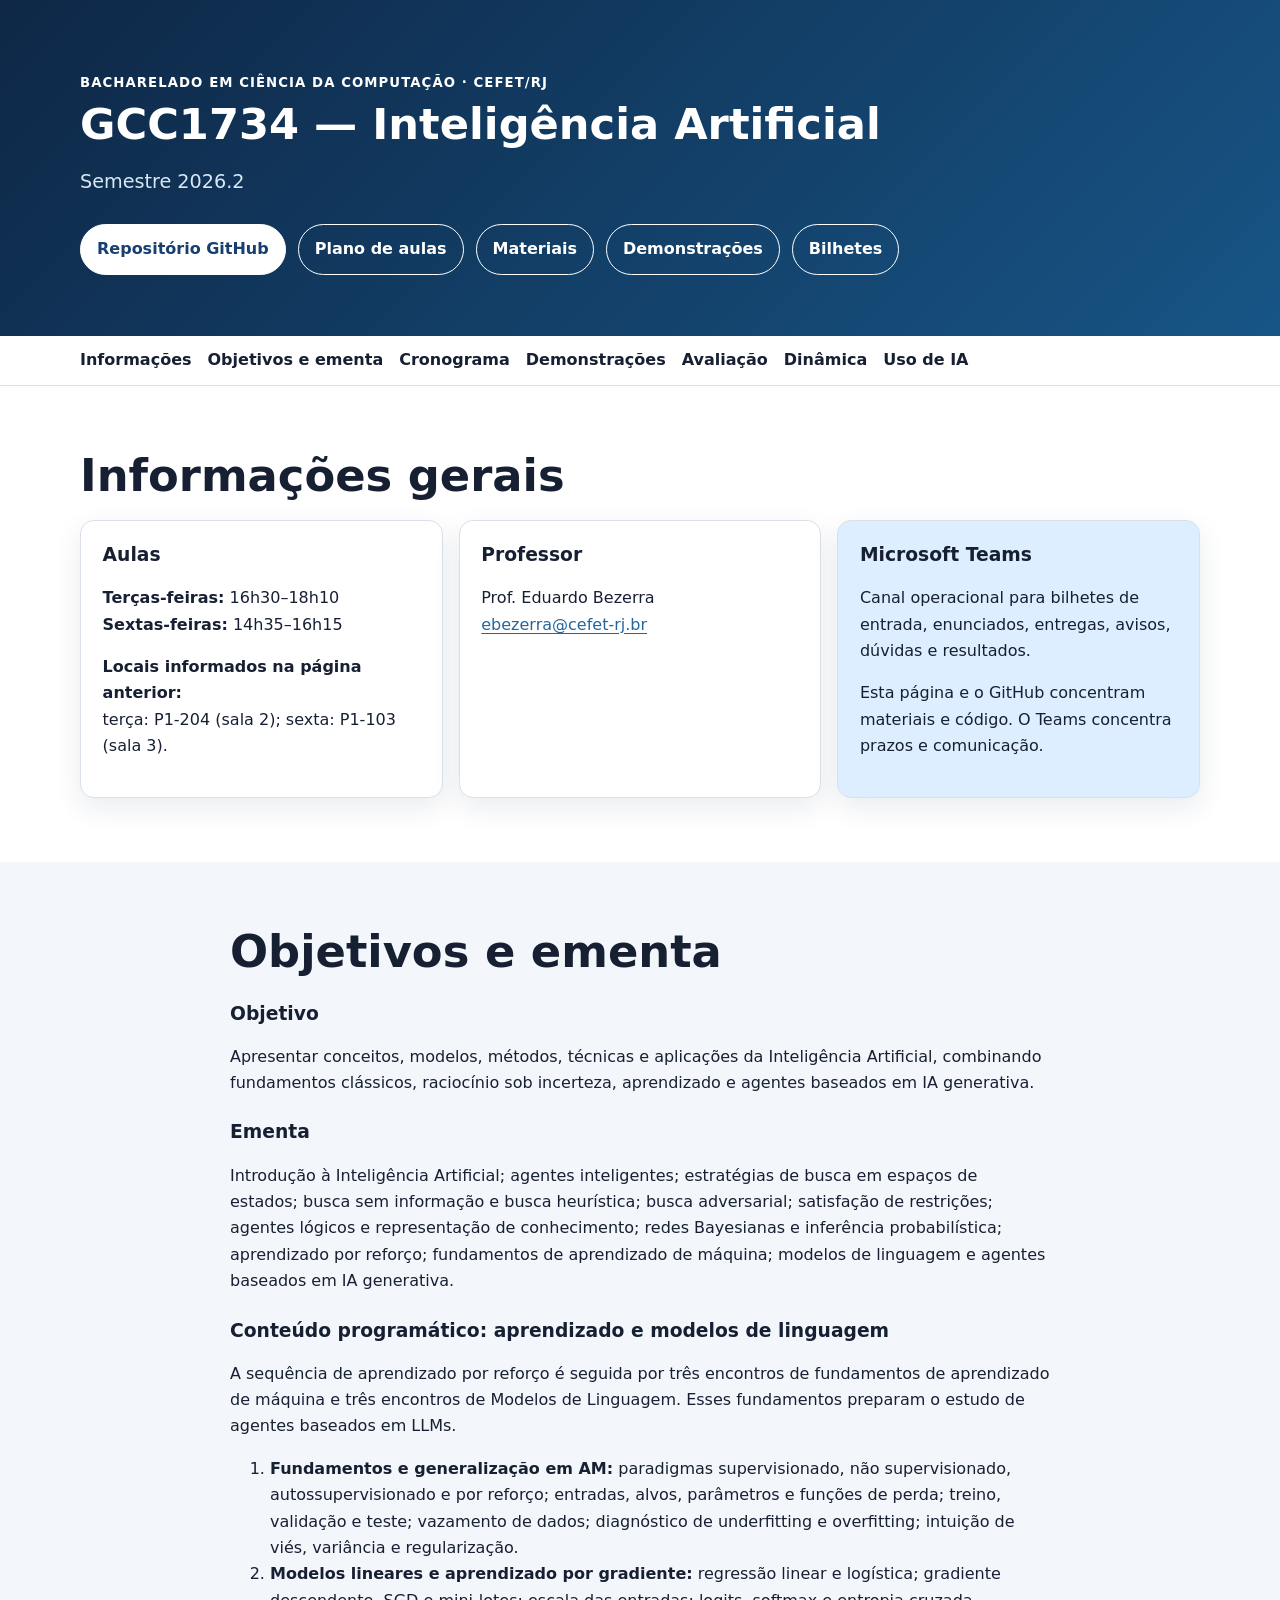
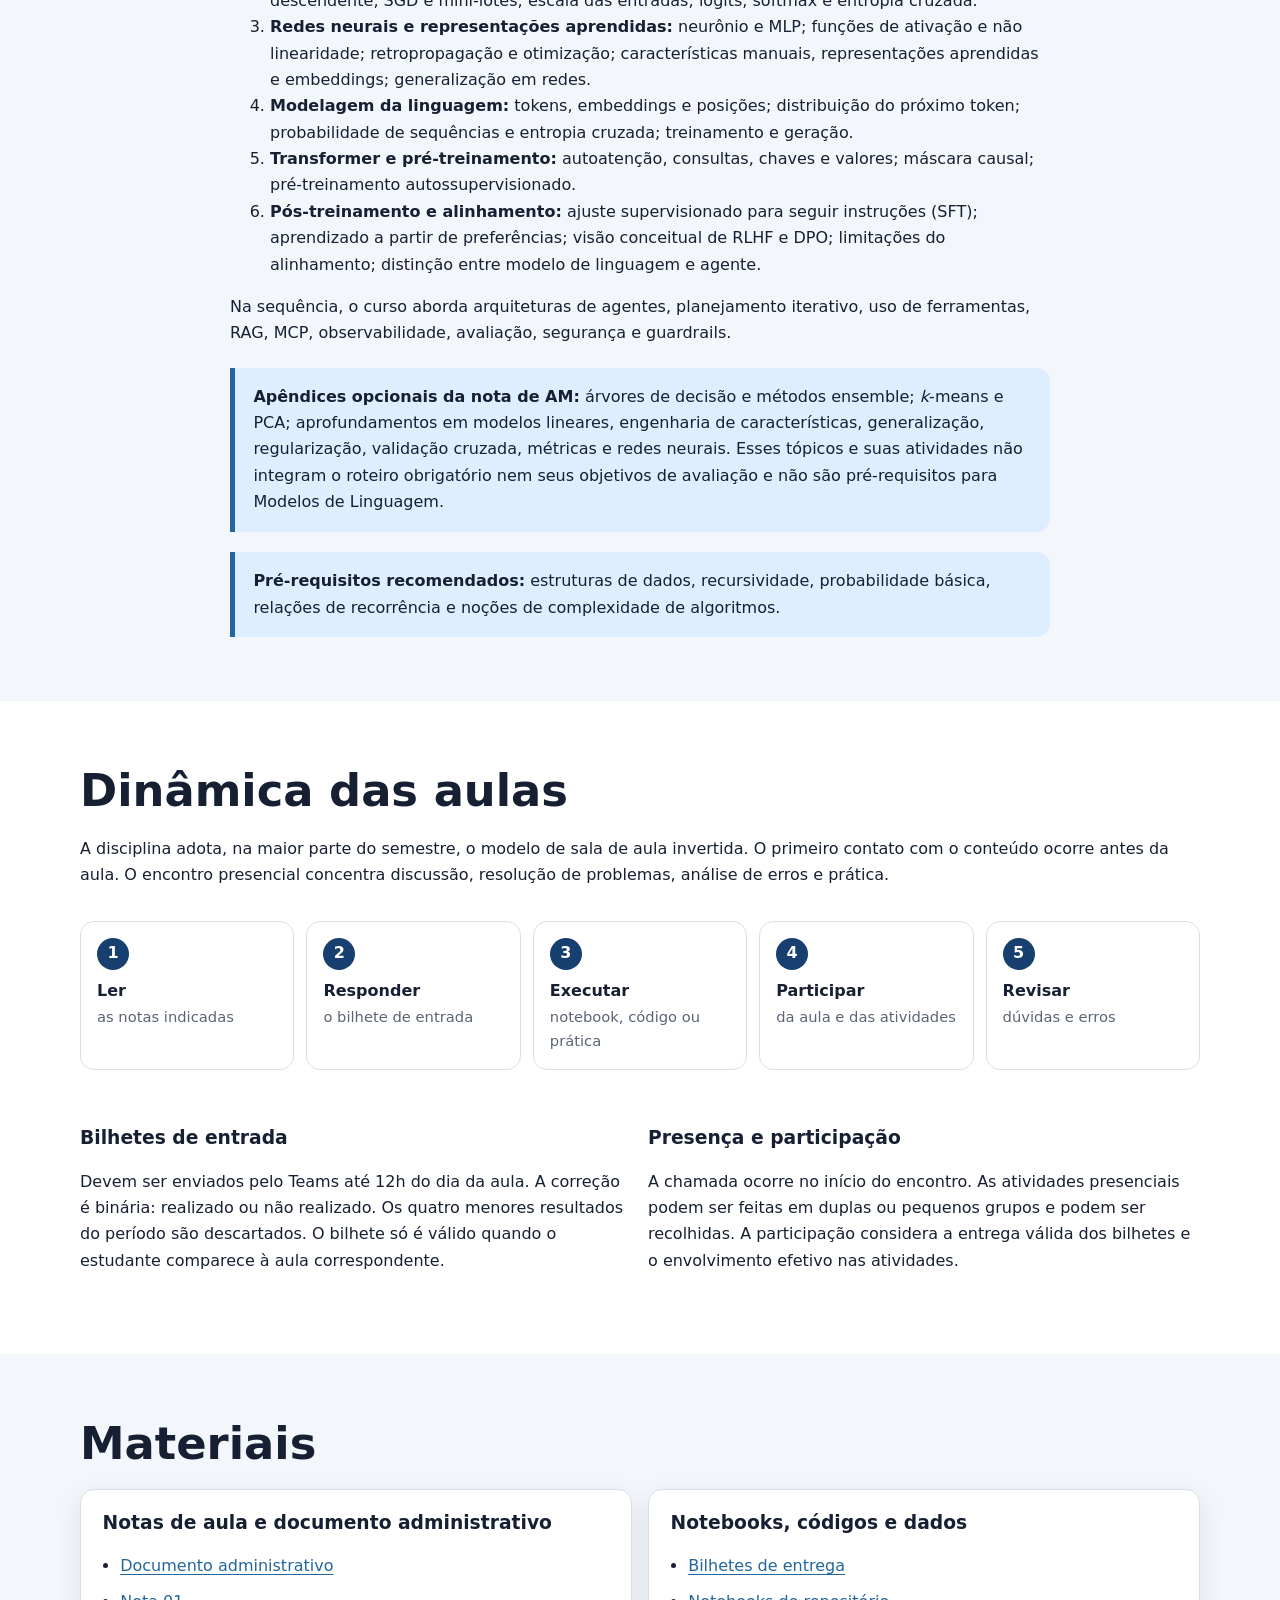
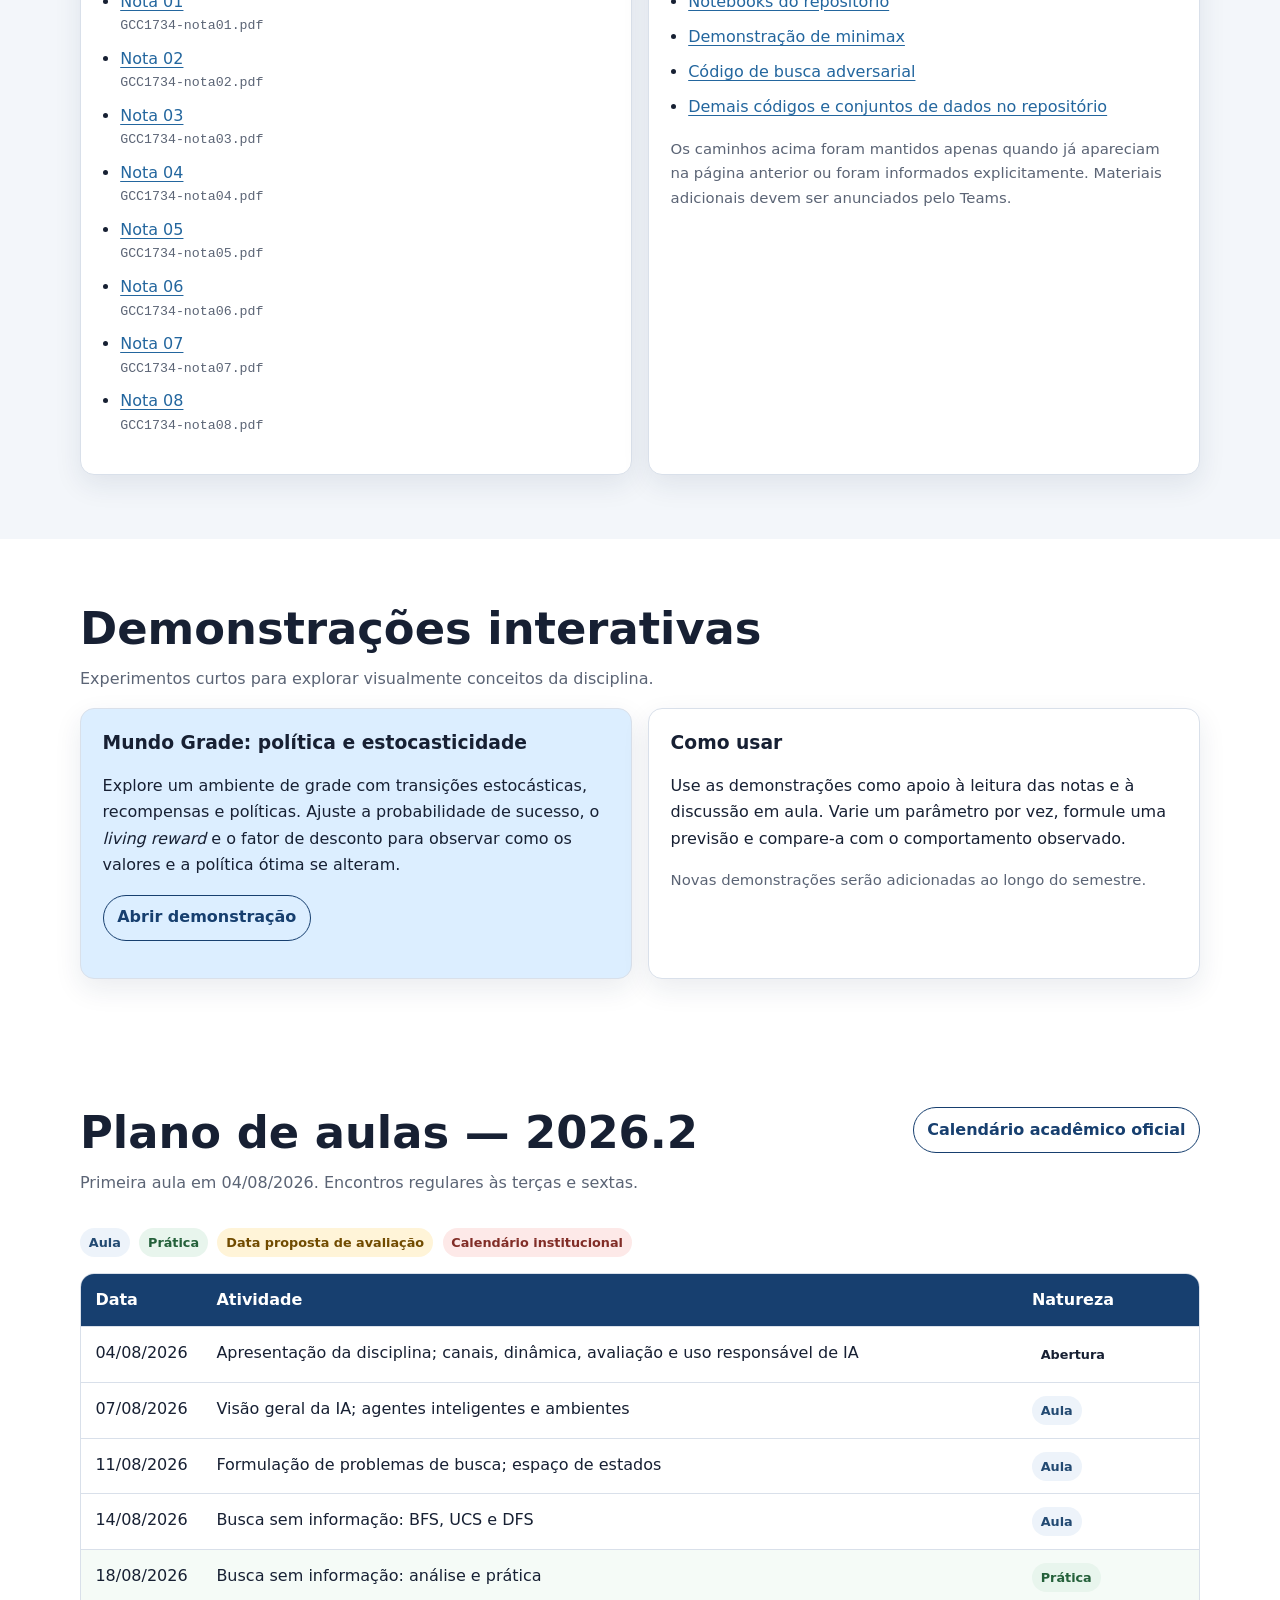
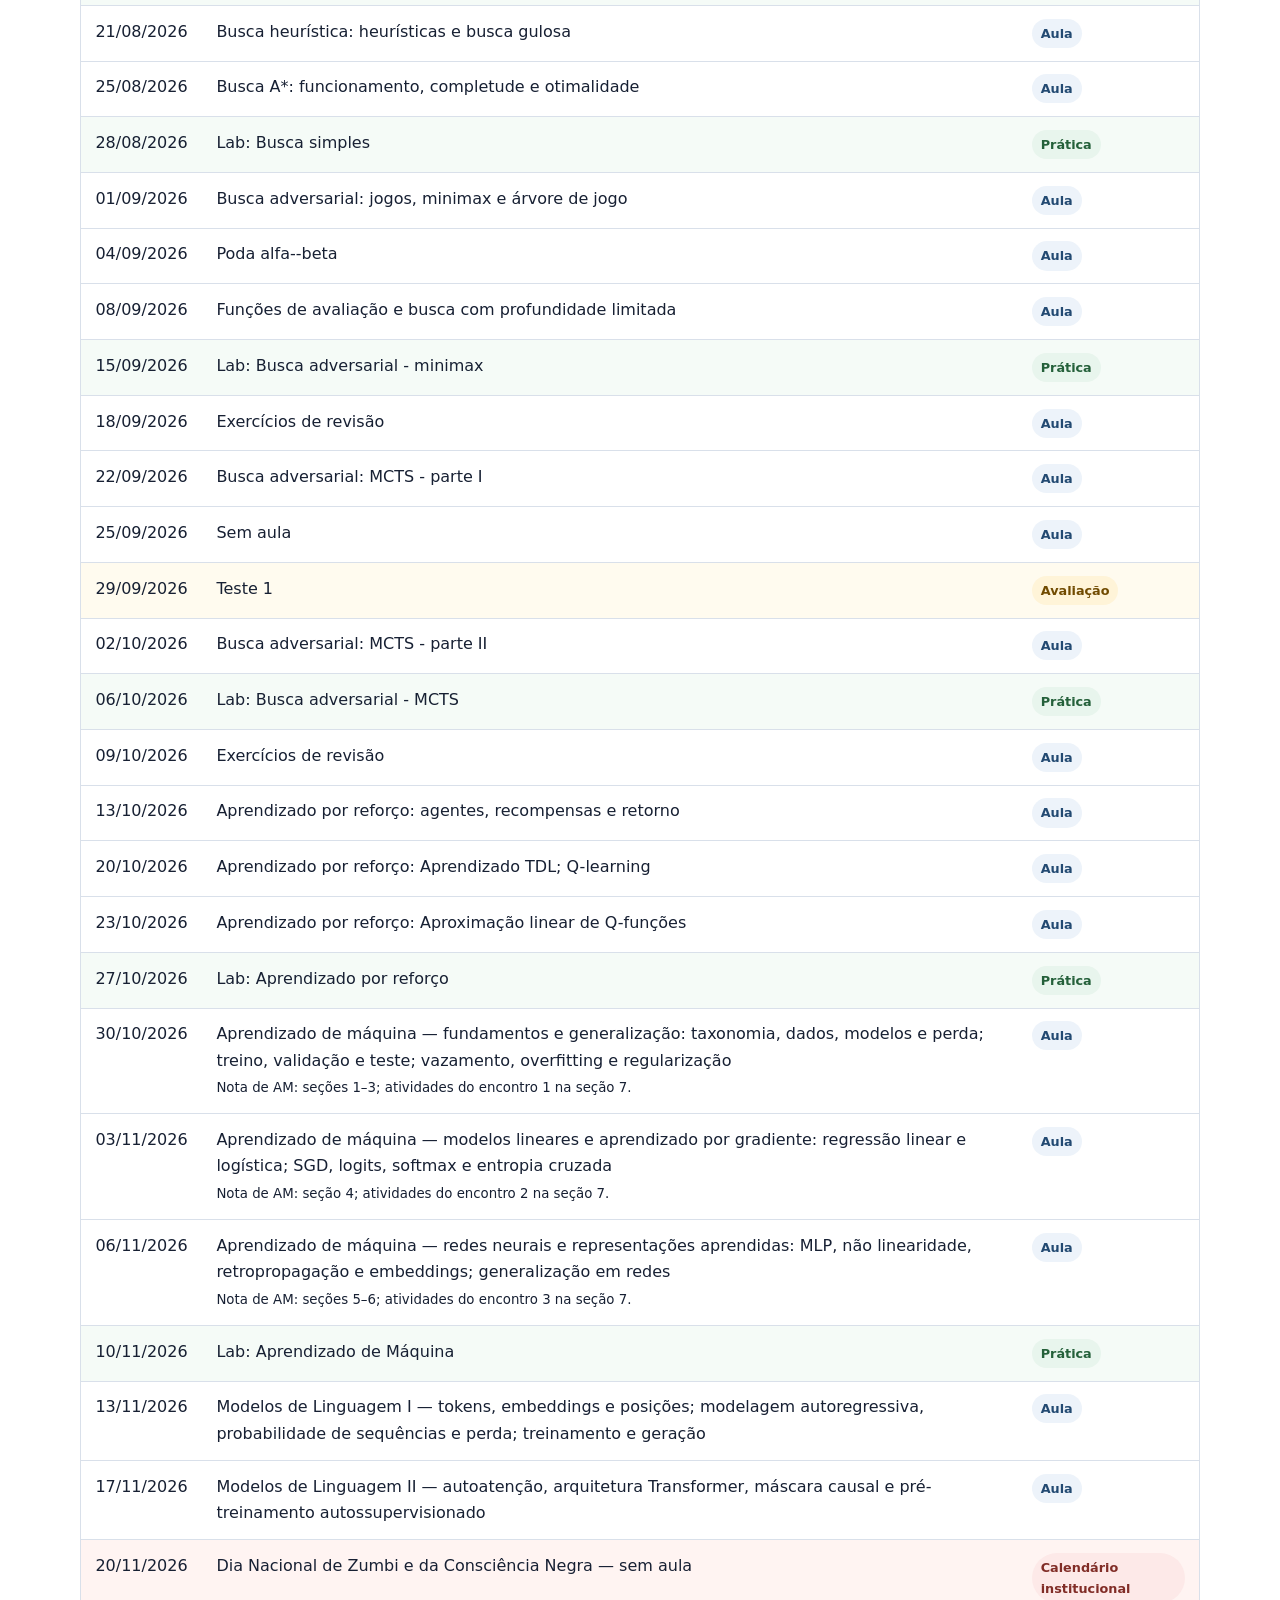
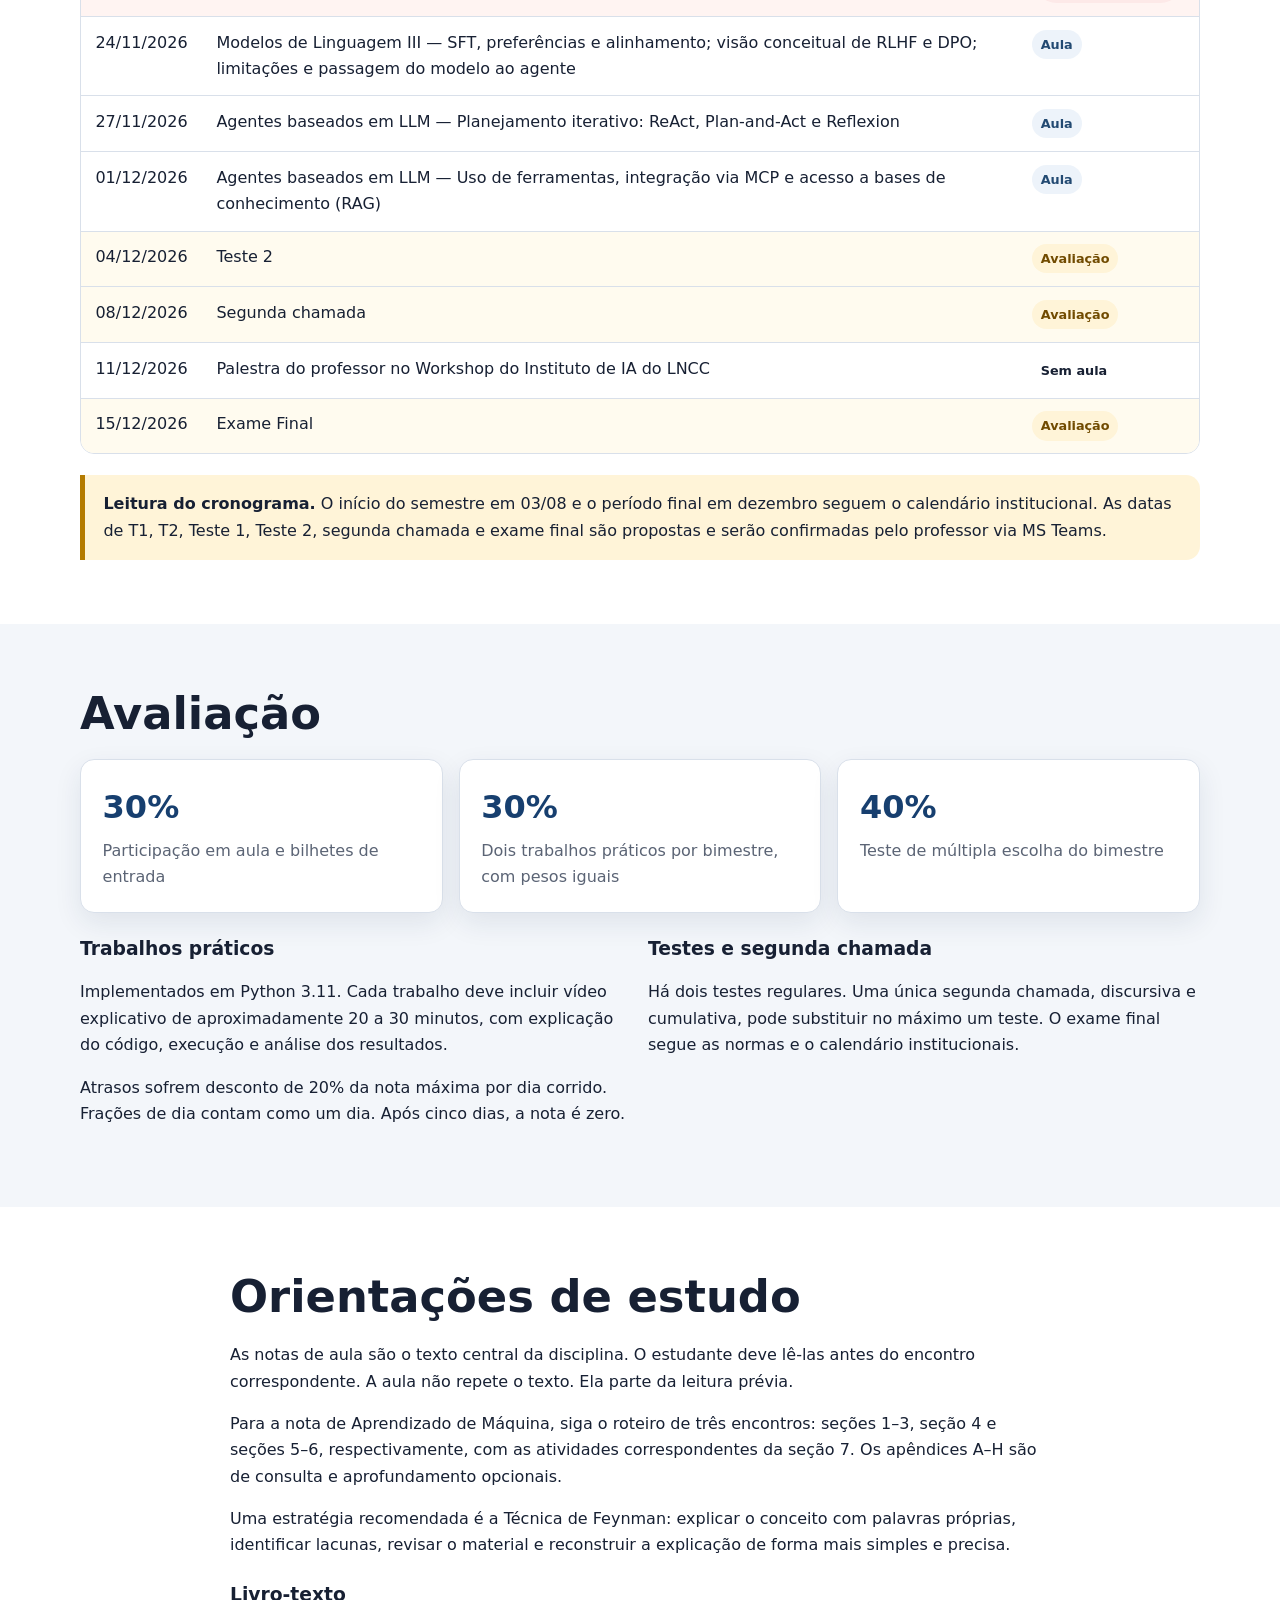
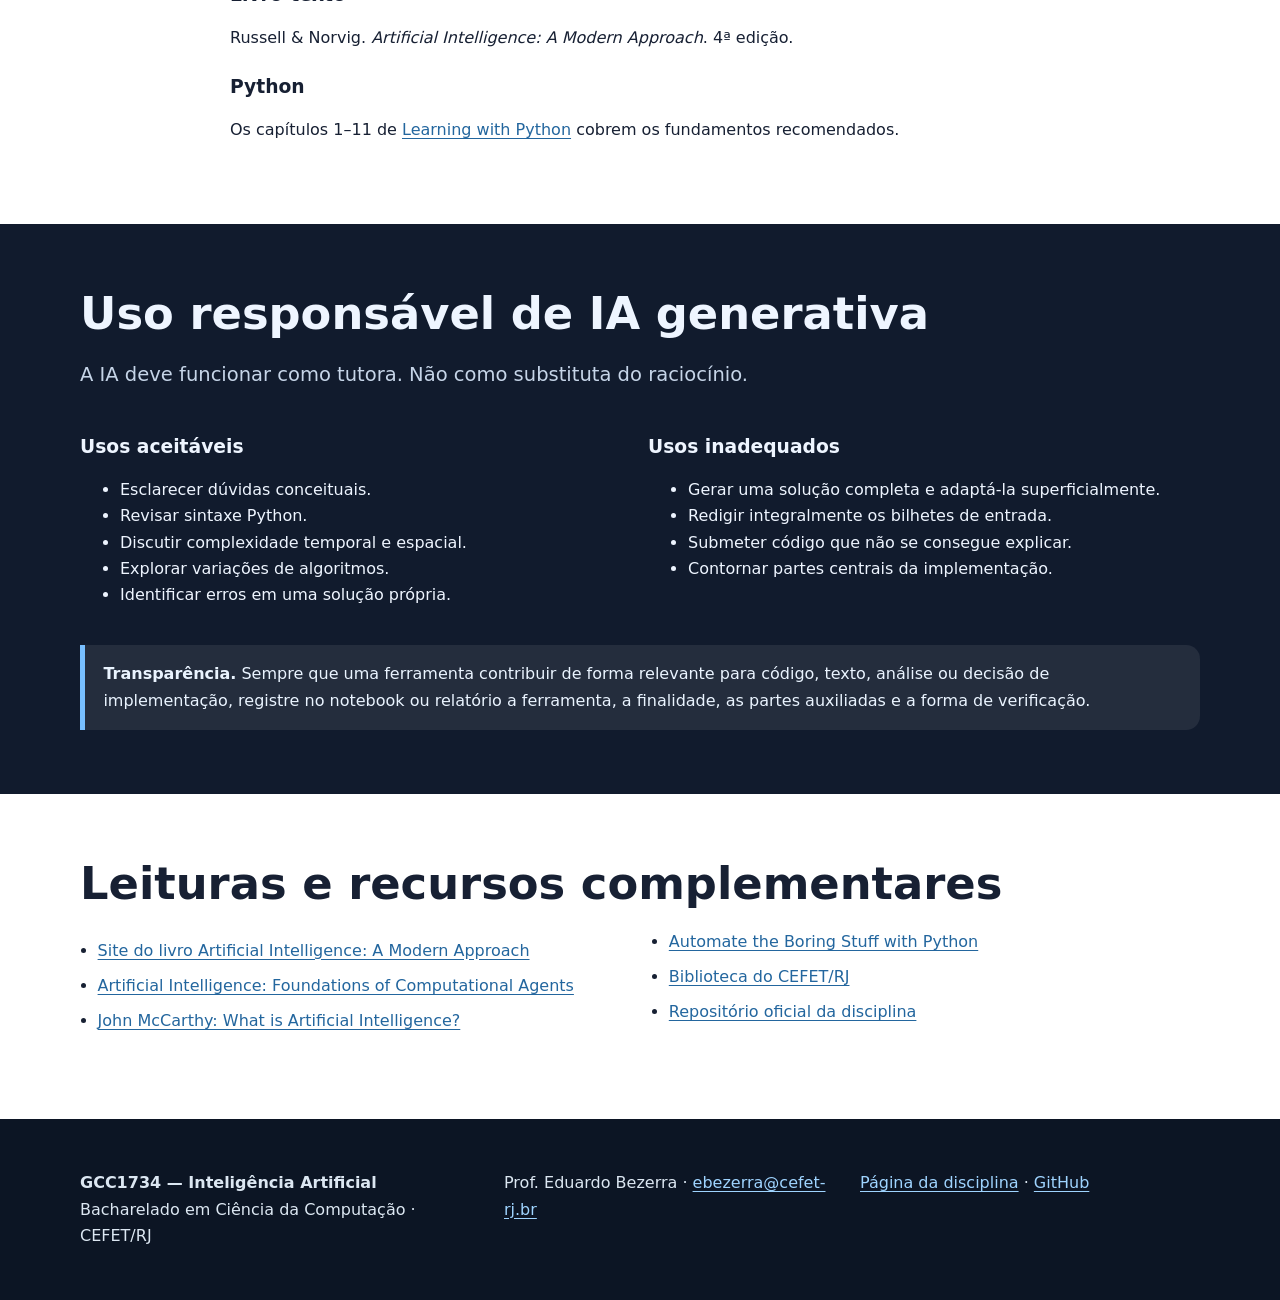
==== commit 1dc73d0a: "Reagenda as avaliações de dezembro e registra palestra no LNCC" ====
--- a/docs/index.html
+++ b/docs/index.html
@@ -469,21 +469,21 @@
                     integração via MCP e acesso a bases de conhecimento (RAG)</td><td
                     data-label="Natureza"><span class="tag">Aula</span></td></tr>
 
-                <tr class="practice"><td data-label="Data"><time
+                <tr class="assessment"><td data-label="Data"><time
                       datetime="2026-12-04">04/12/2026</time></td><td
-                    data-label="Atividade">Lab: Agentes baseados em LLM — Observabilidade,
-                    avaliação, segurança e guardrails</td><td data-label="Natureza"><span
-                      class="tag">Prática</span></td></tr>
+                    data-label="Atividade">Teste 2</td><td
+                    data-label="Natureza"><span class="tag">Avaliação</span></td></tr>
 
                 <tr class="assessment"><td data-label="Data"><time
                       datetime="2026-12-08">08/12/2026</time></td><td
-                    data-label="Atividade">Teste 2</td><td
-                    data-label="Natureza"><span class="tag">Avaliação</span></td></tr>
-
-                <tr class="assessment"><td data-label="Data"><time
-                      datetime="2026-12-11">11/12/2026</time></td><td
                     data-label="Atividade">Segunda chamada</td><td
                     data-label="Natureza"><span class="tag">Avaliação</span></td></tr>
+
+                <tr><td data-label="Data"><time
+                      datetime="2026-12-11">11/12/2026</time></td><td
+                    data-label="Atividade">Palestra do professor no Workshop do
+                    Instituto de IA do LNCC</td><td
+                    data-label="Natureza"><span class="tag">Sem aula</span></td></tr>
 
                 <tr class="assessment"><td data-label="Data"><time
                       datetime="2026-12-15">15/12/2026</time></td><td
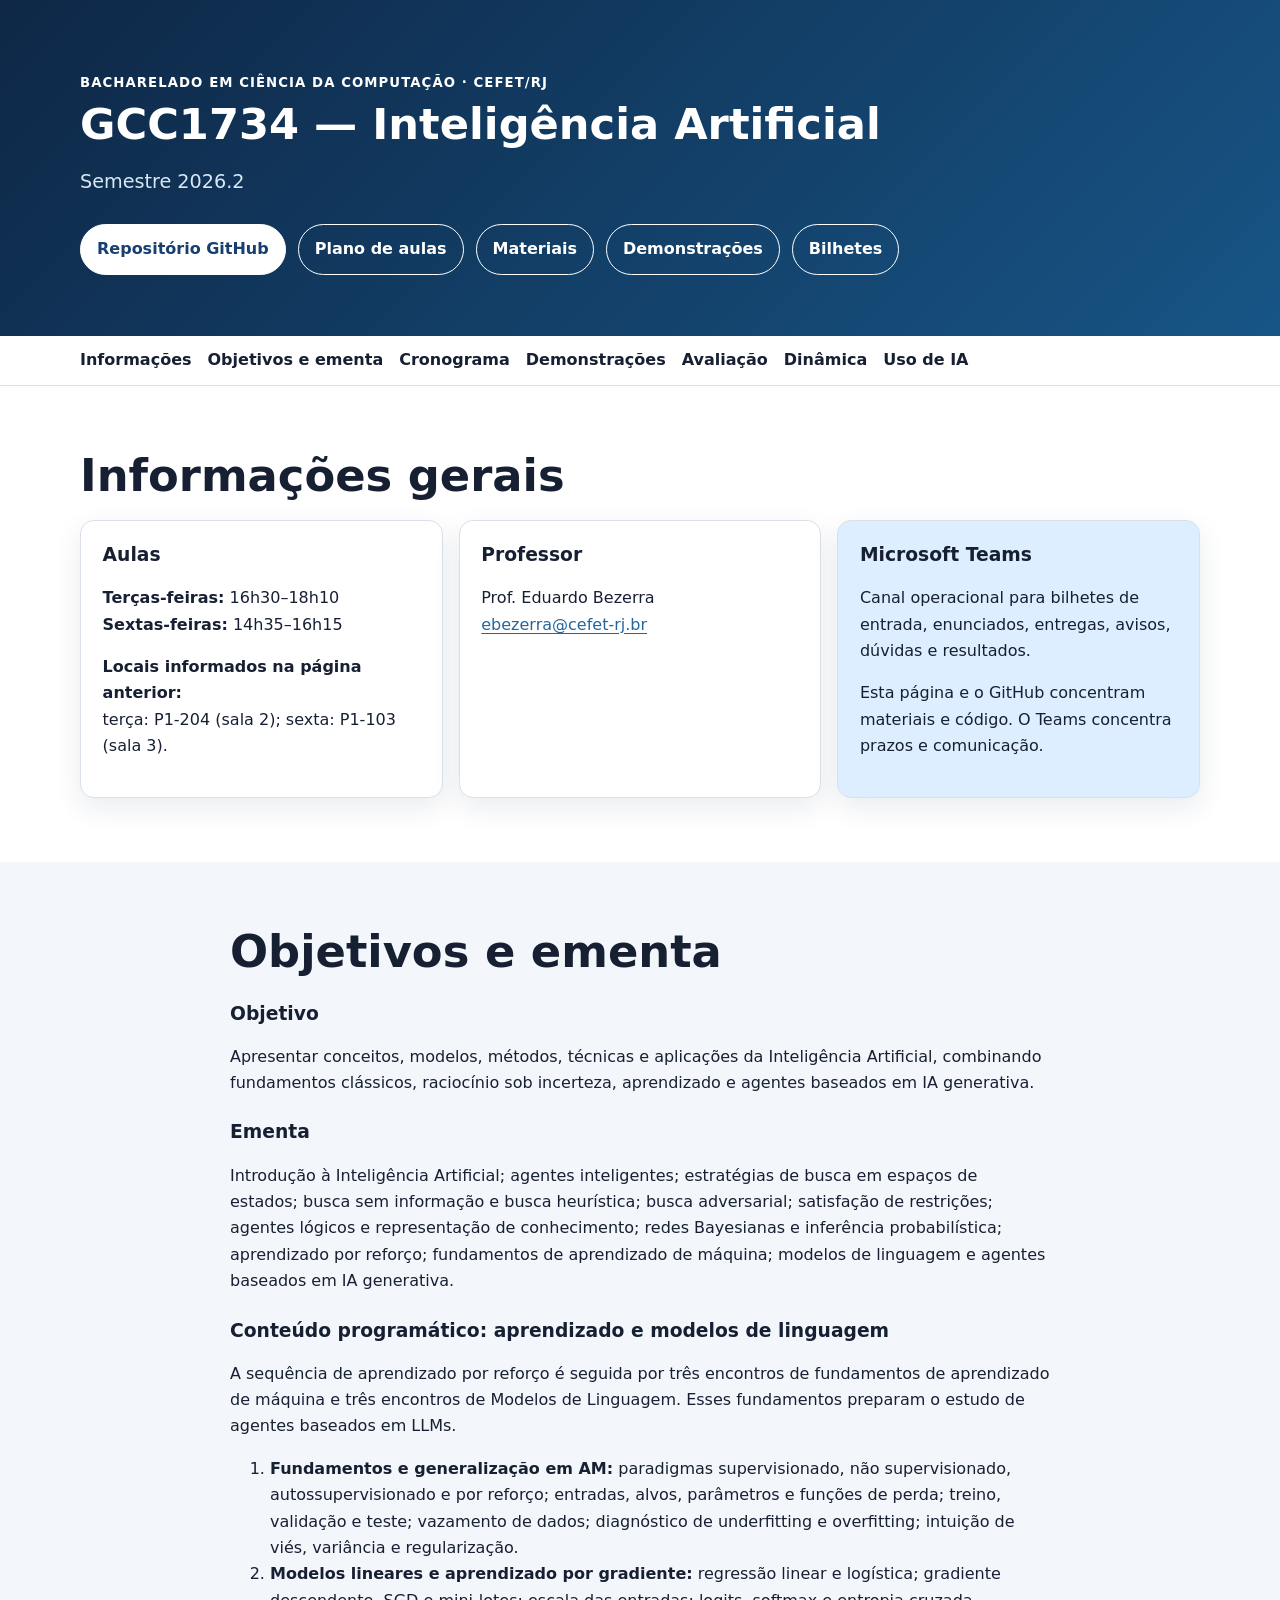
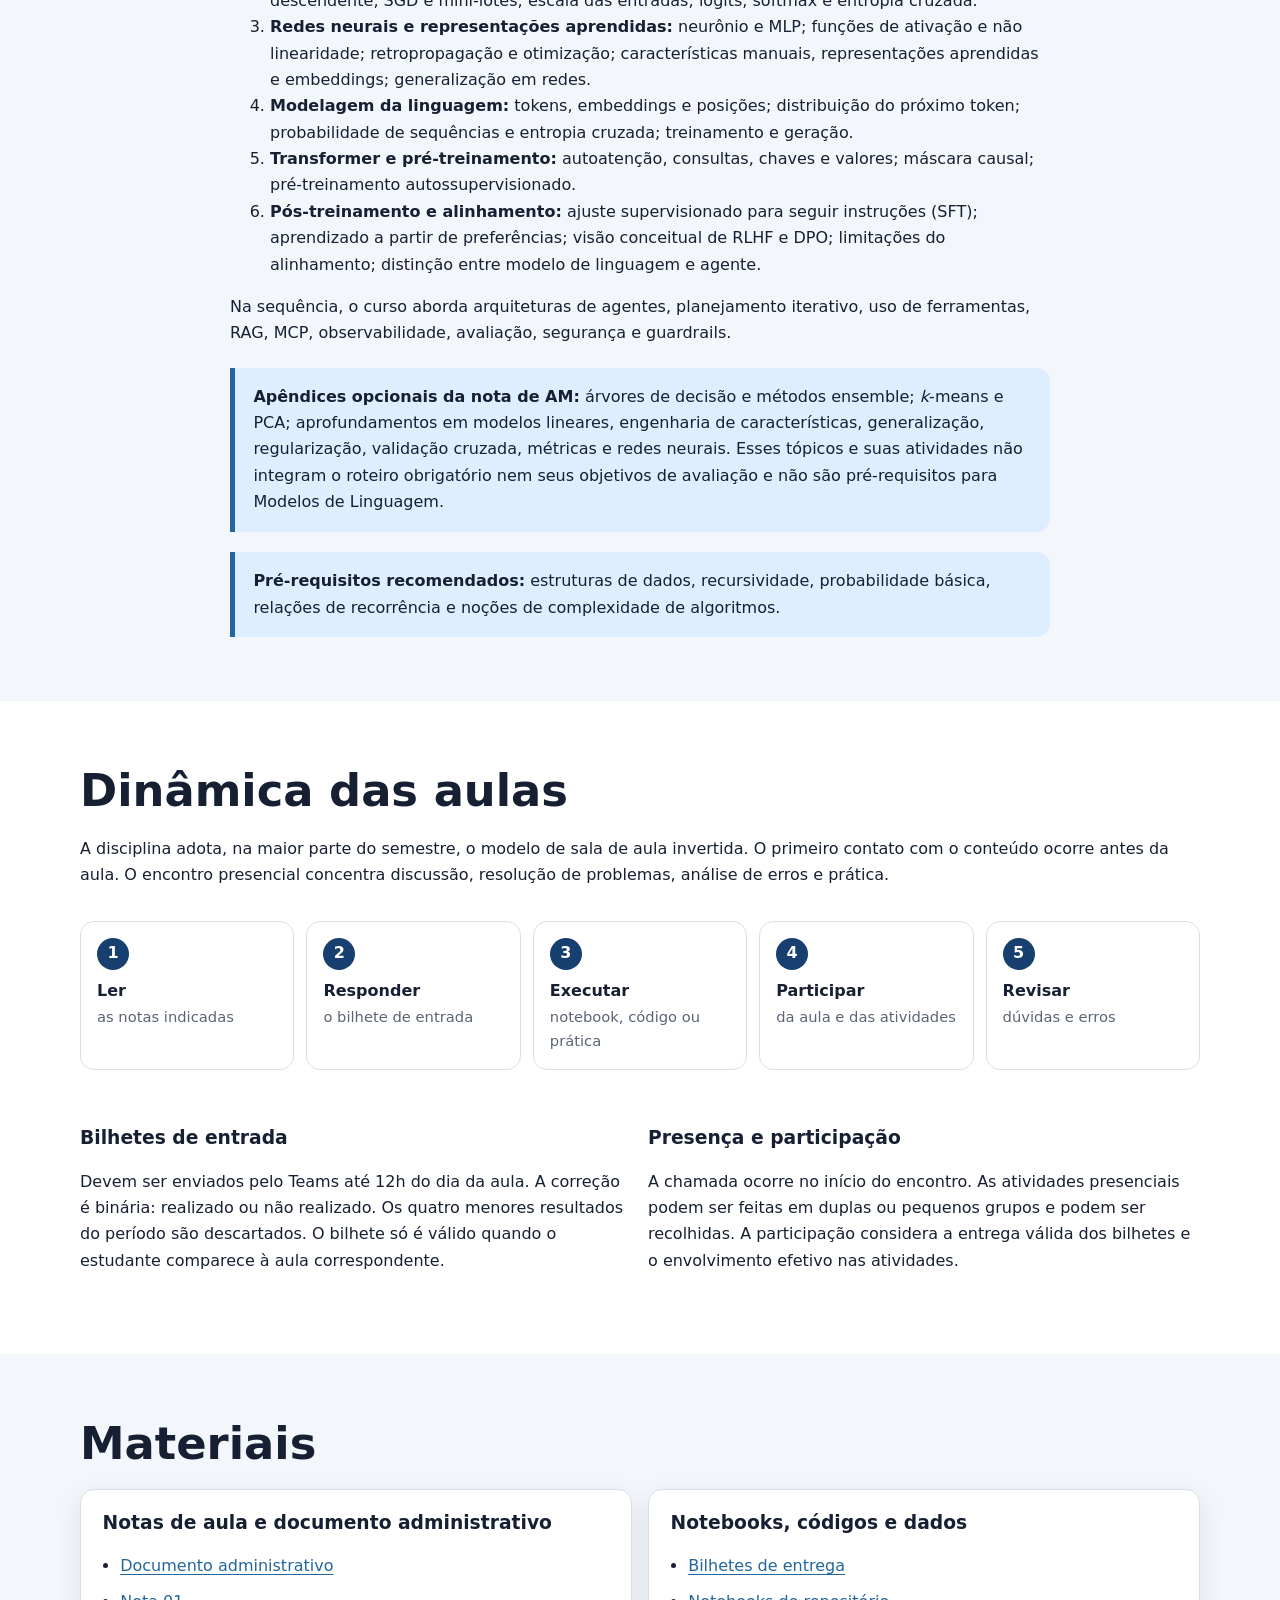
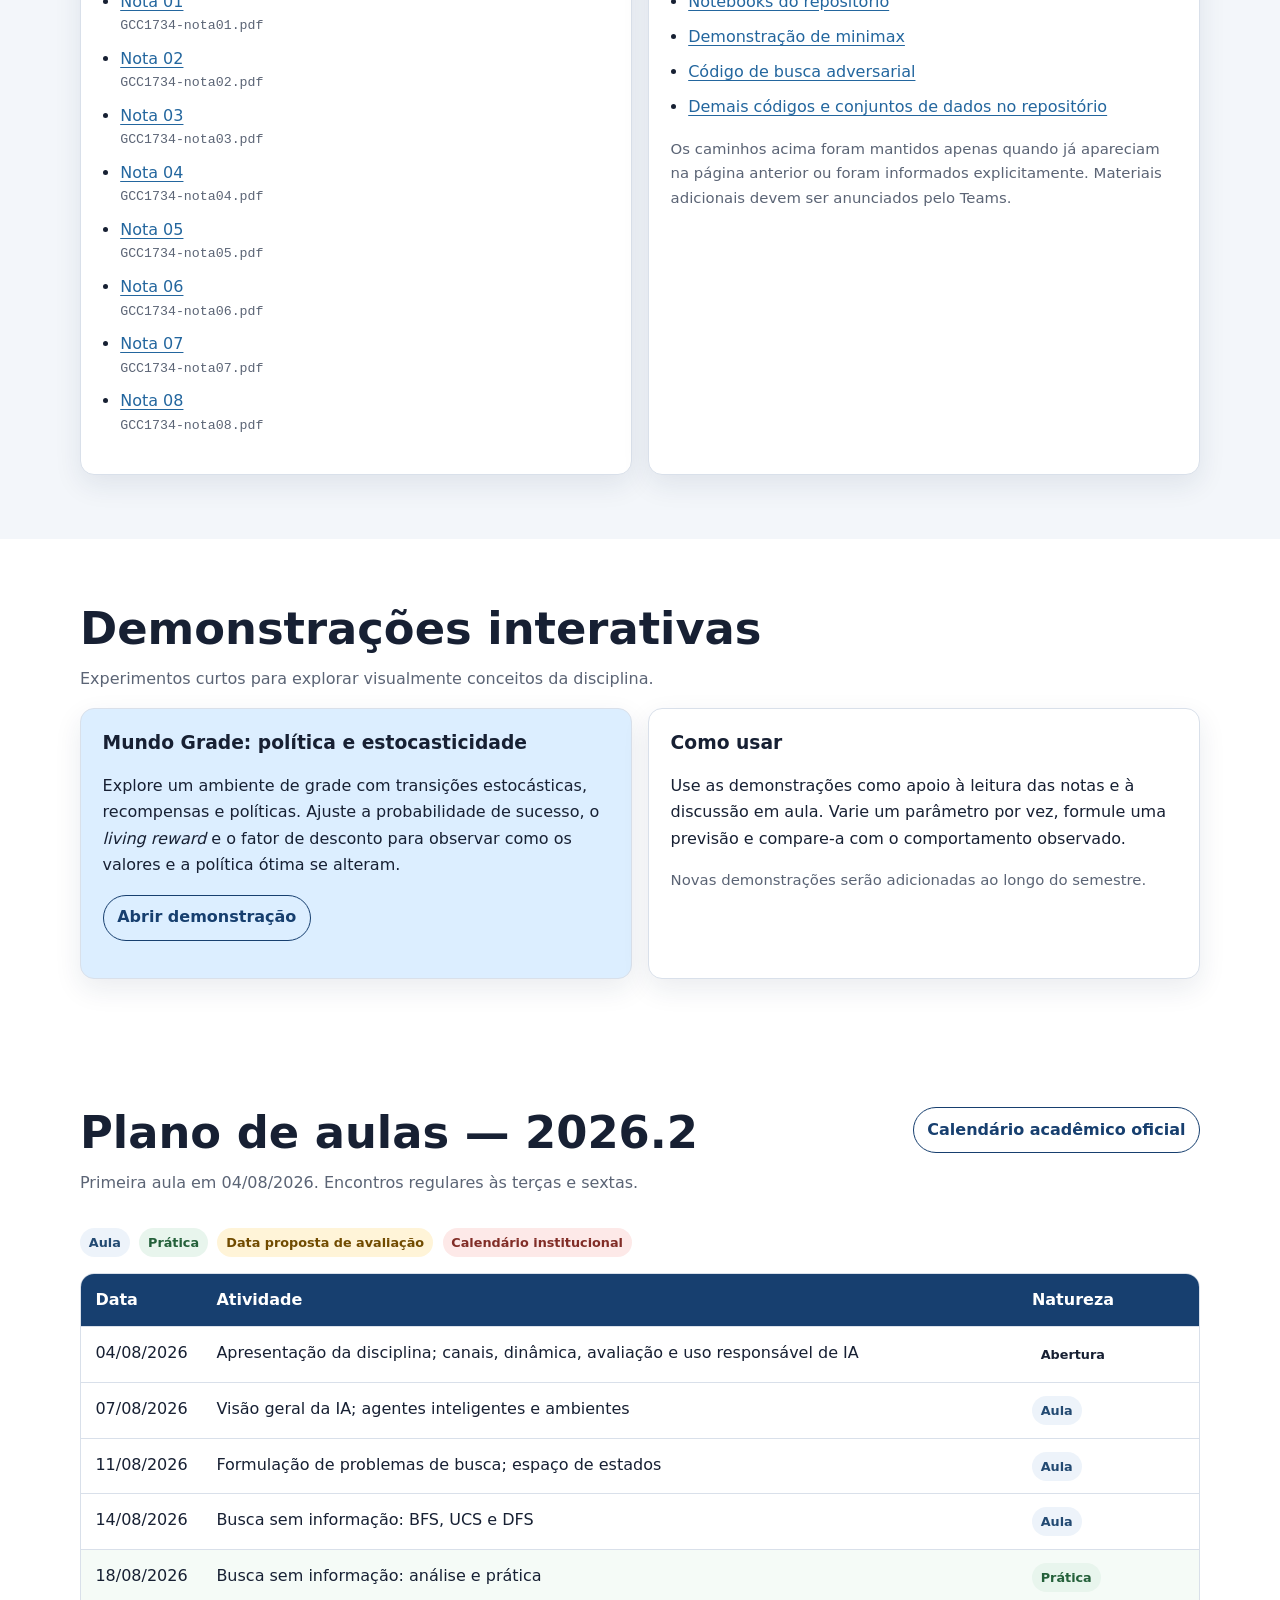
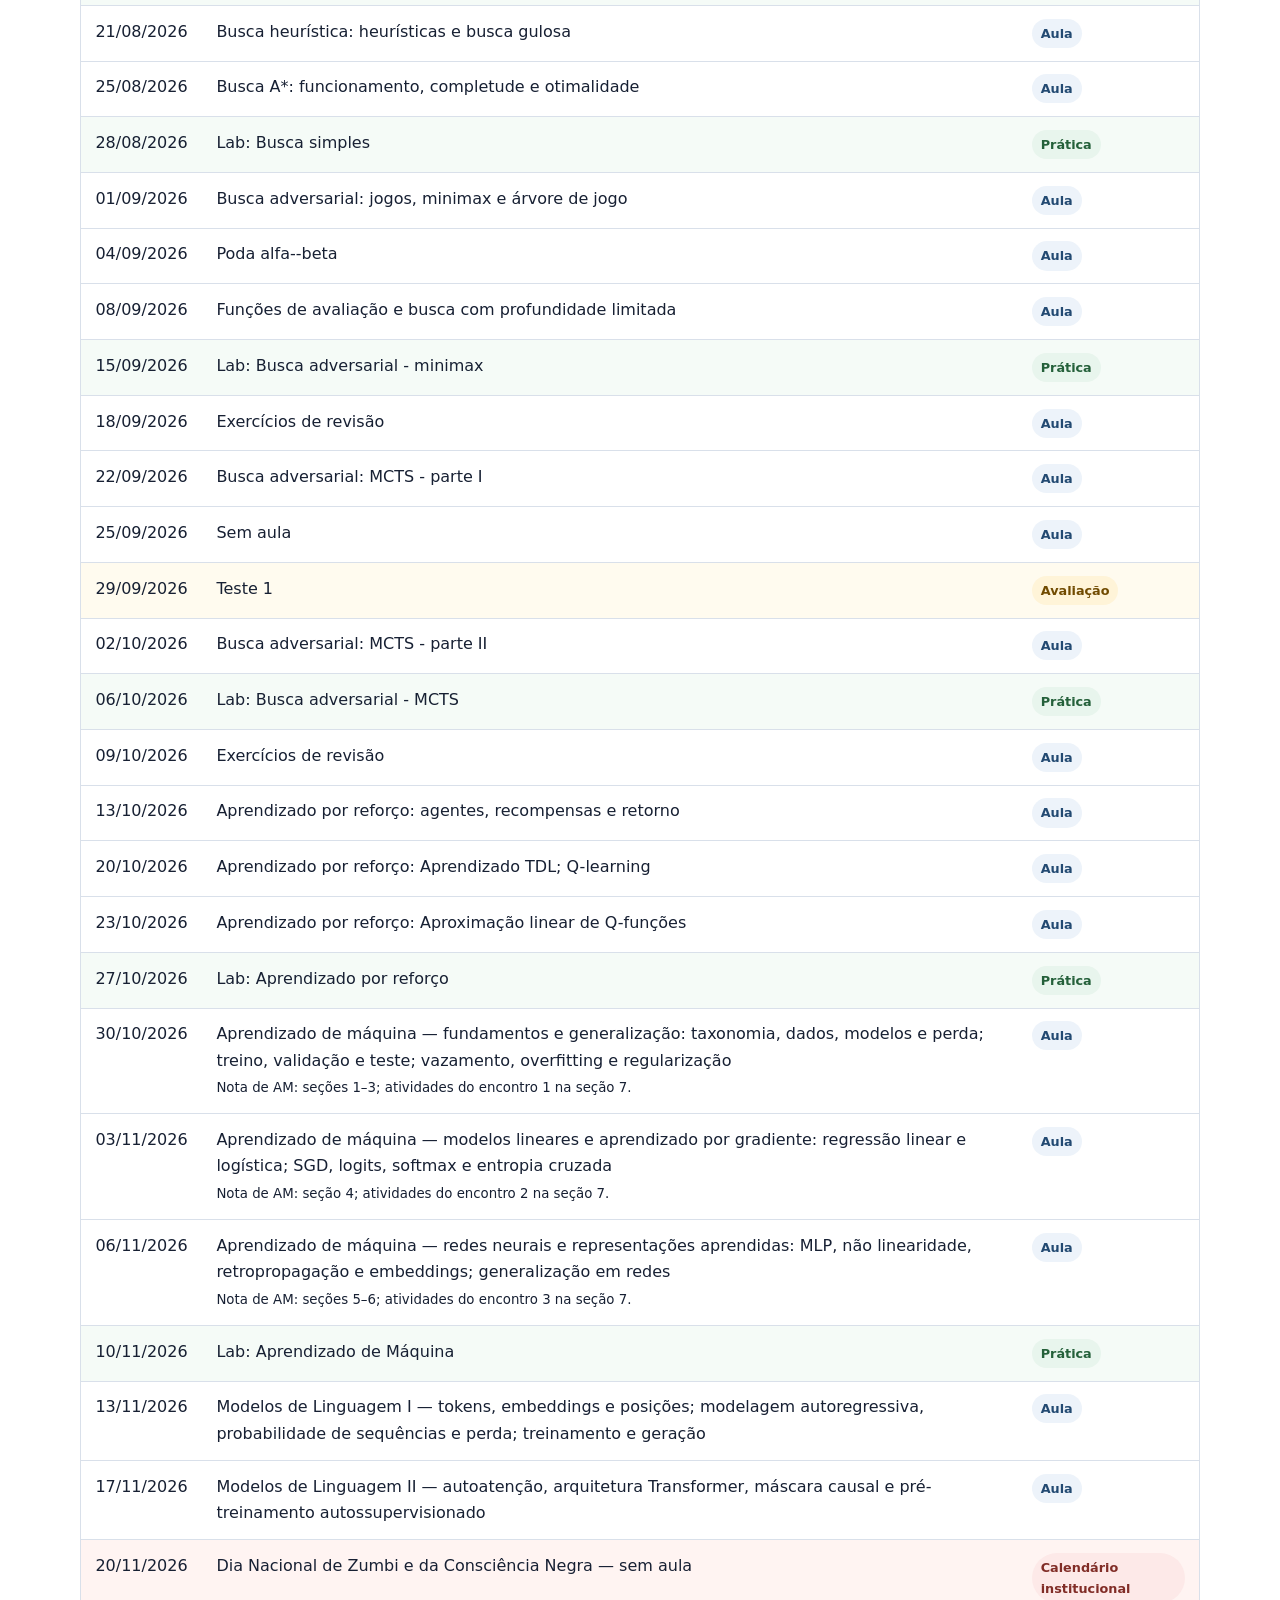
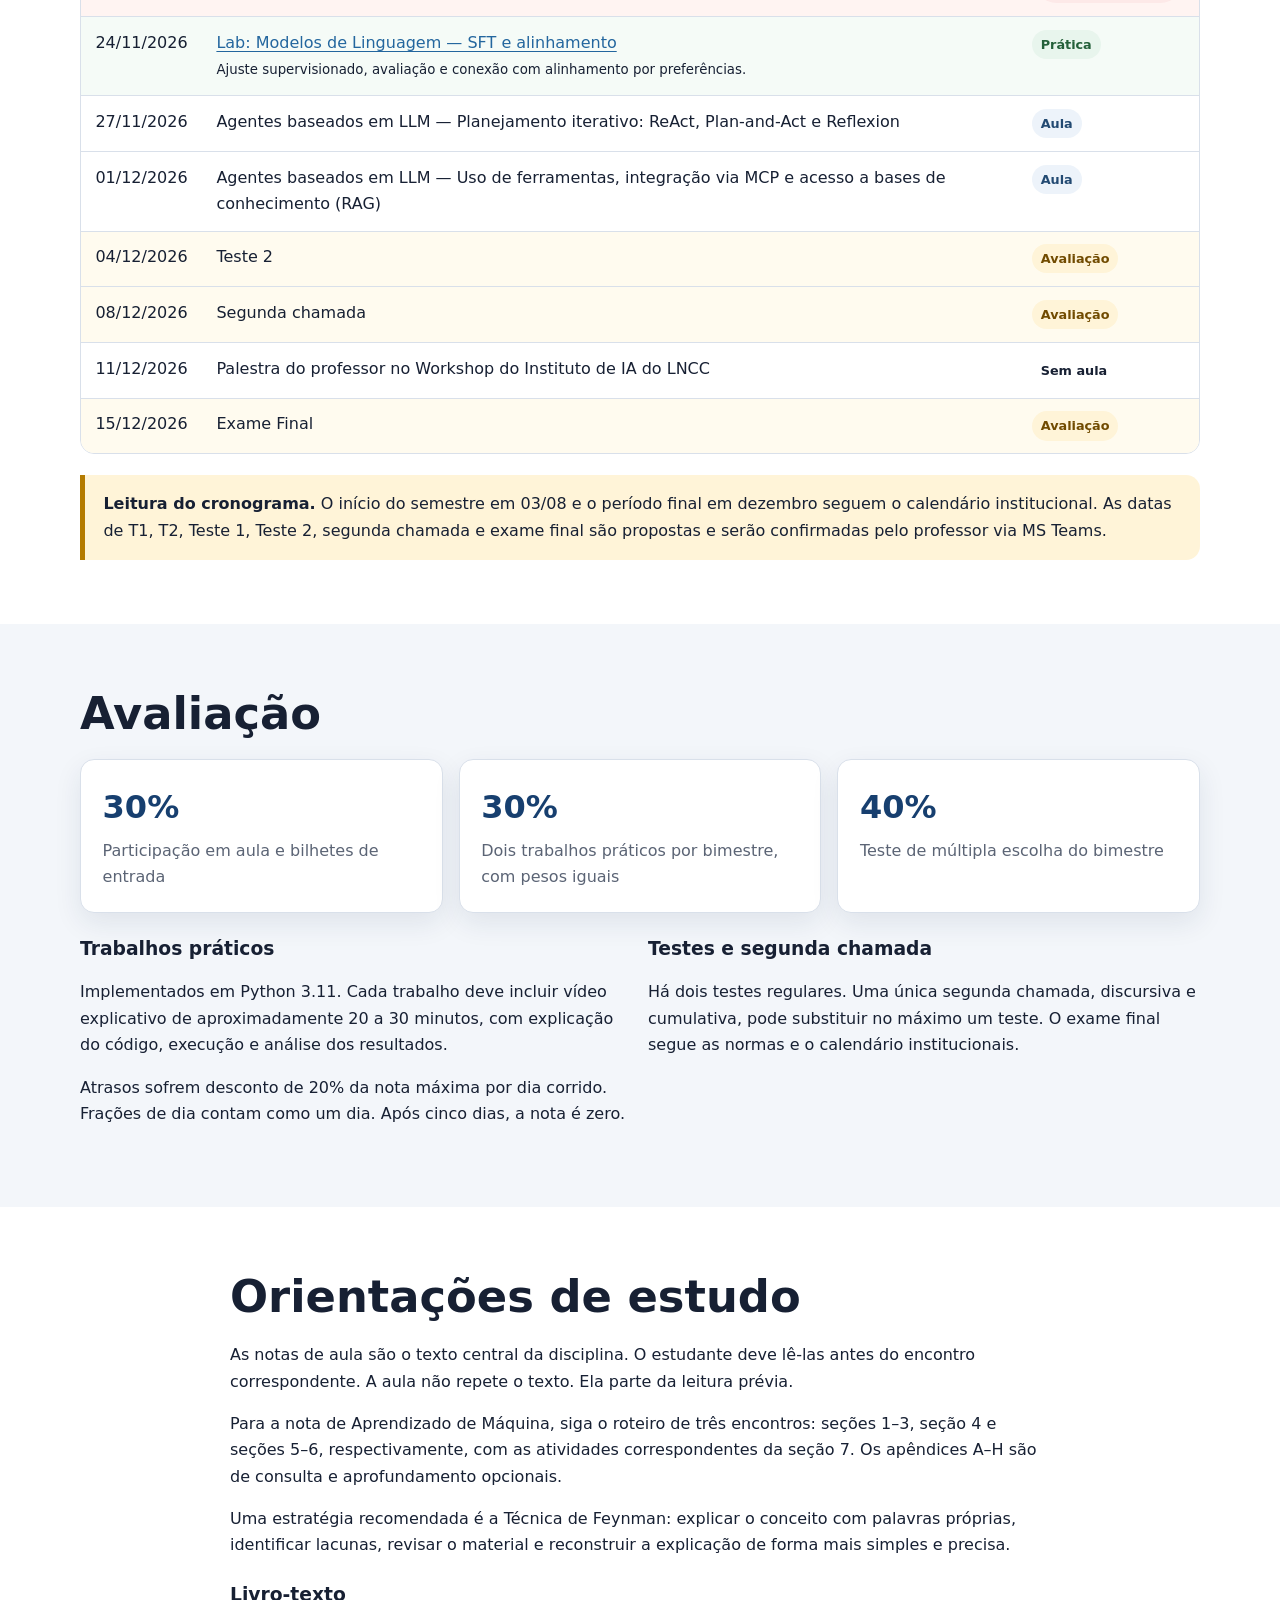
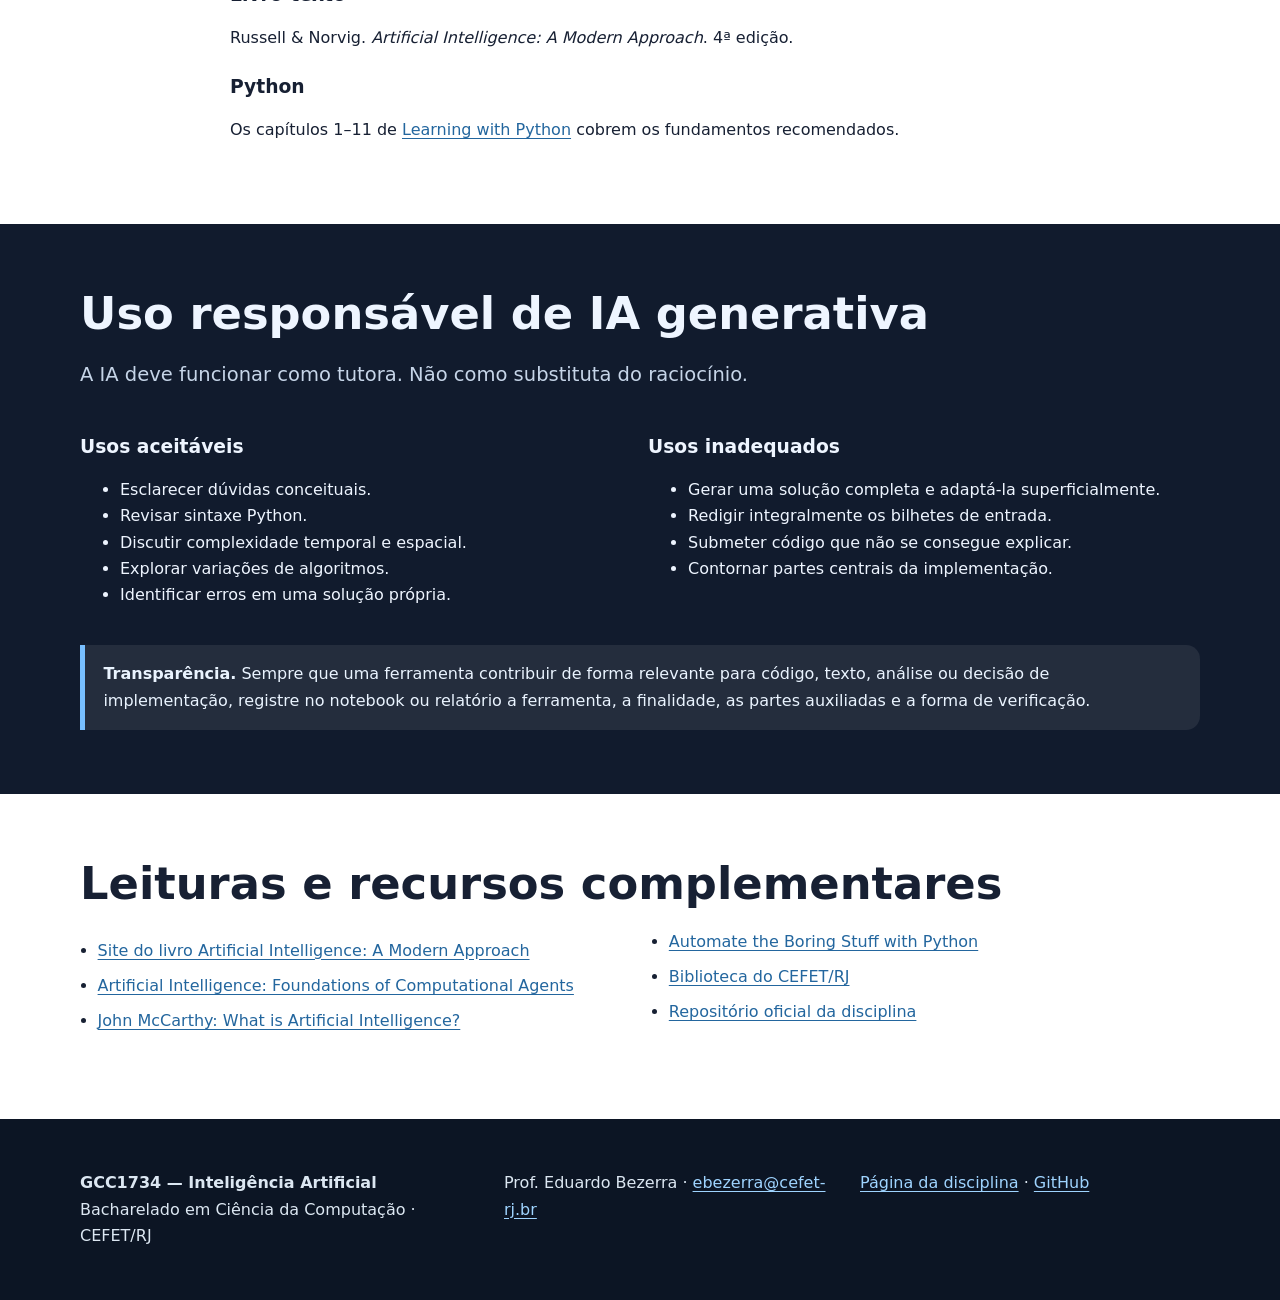
==== commit 8876a884: "Adiciona lab de ajuste supervisionado" ====
--- a/docs/index.html
+++ b/docs/index.html
@@ -451,11 +451,14 @@
                     data-label="Natureza"><span class="tag">Calendário
                       institucional</span></td></tr>
 
-                <tr class="class"><td data-label="Data"><time
+                <tr class="practice"><td data-label="Data"><time
                       datetime="2026-11-24">24/11/2026</time></td><td
-                    data-label="Atividade">Modelos de Linguagem III — SFT, preferências e alinhamento; visão conceitual de RLHF e DPO; limitações e passagem do modelo ao agente</td><td
+                    data-label="Atividade"><a
+                      href="https://github.com/AILAB-CEFET-RJ/gcc1734/blob/main/labs/modelos_linguagem_sft.md">Lab:
+                      Modelos de Linguagem — SFT e alinhamento</a><br>
+                    <small>Ajuste supervisionado, avaliação e conexão com alinhamento por preferências.</small></td><td
                     data-label="Natureza"><span
-                      class="tag">Aula</span></td></tr>
+                      class="tag">Prática</span></td></tr>
 
                 <tr class="class"><td data-label="Data"><time
                       datetime="2026-11-27">27/11/2026</time></td><td
